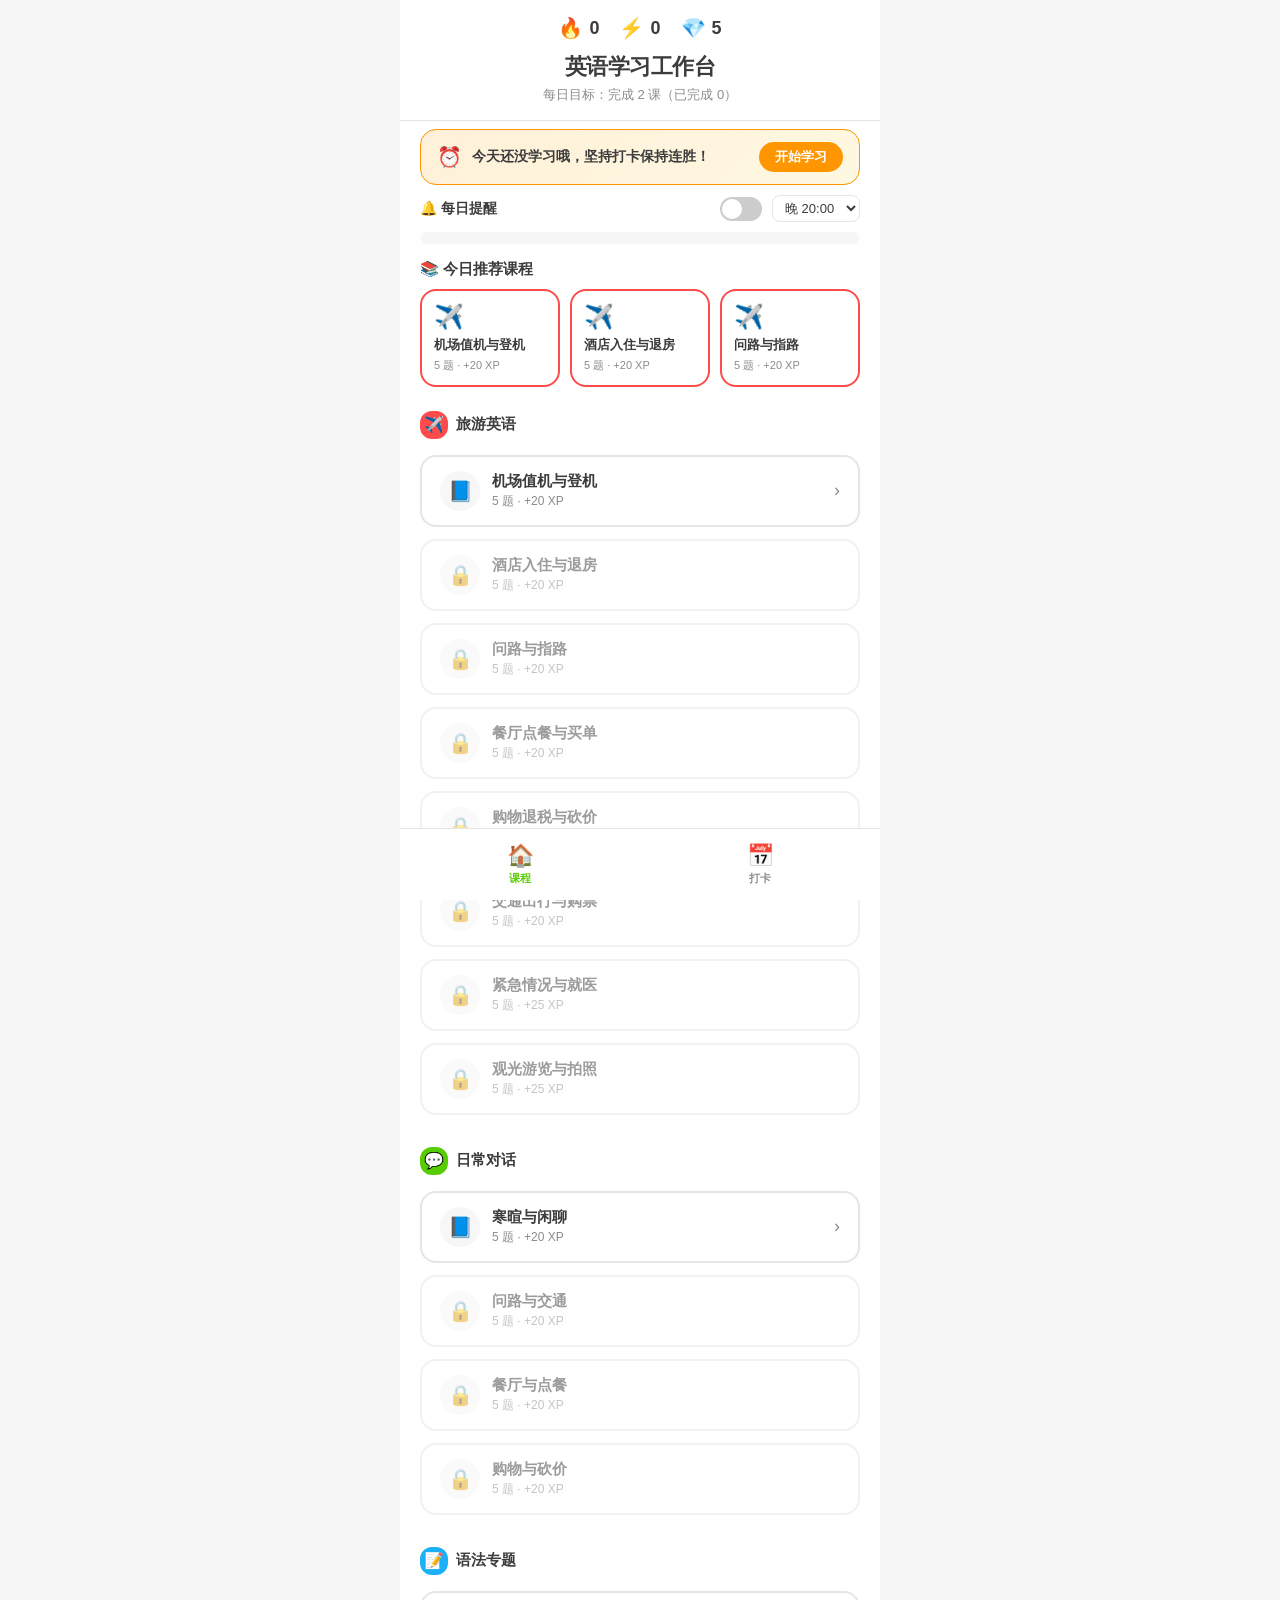
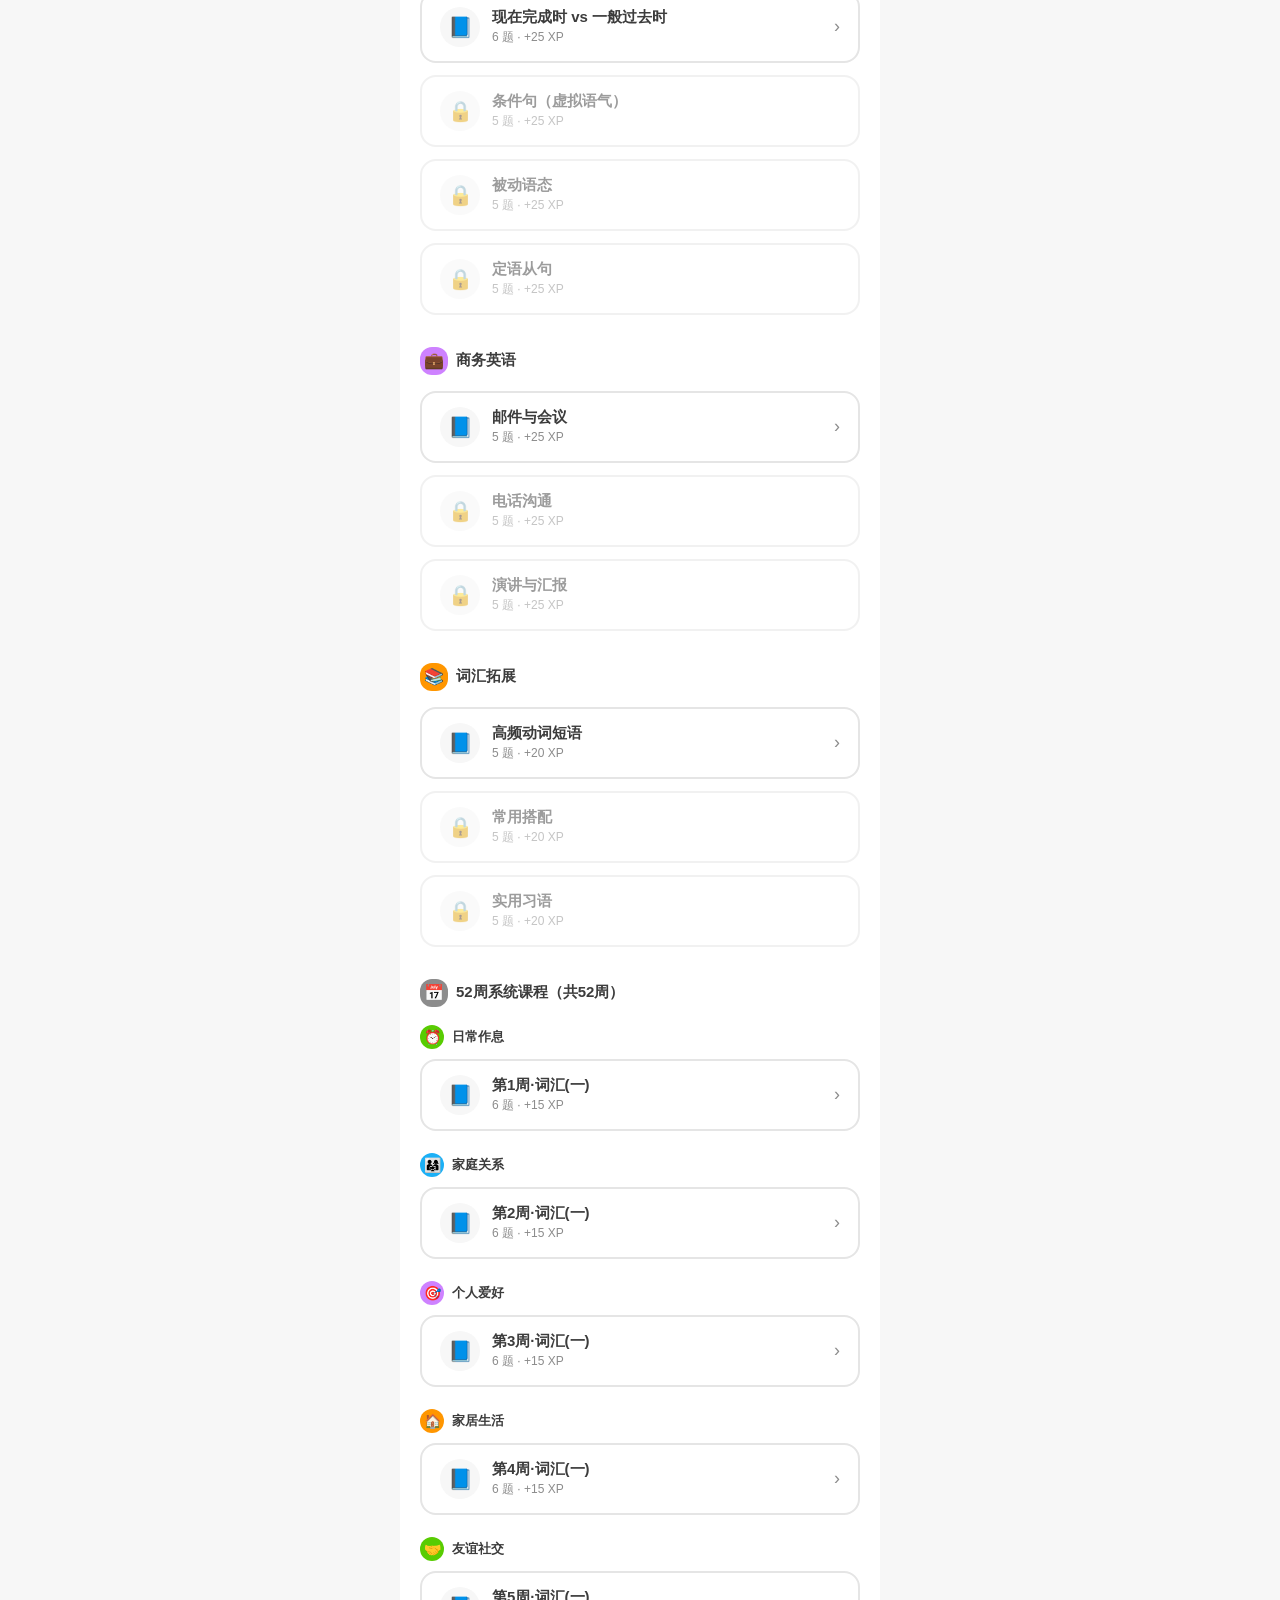
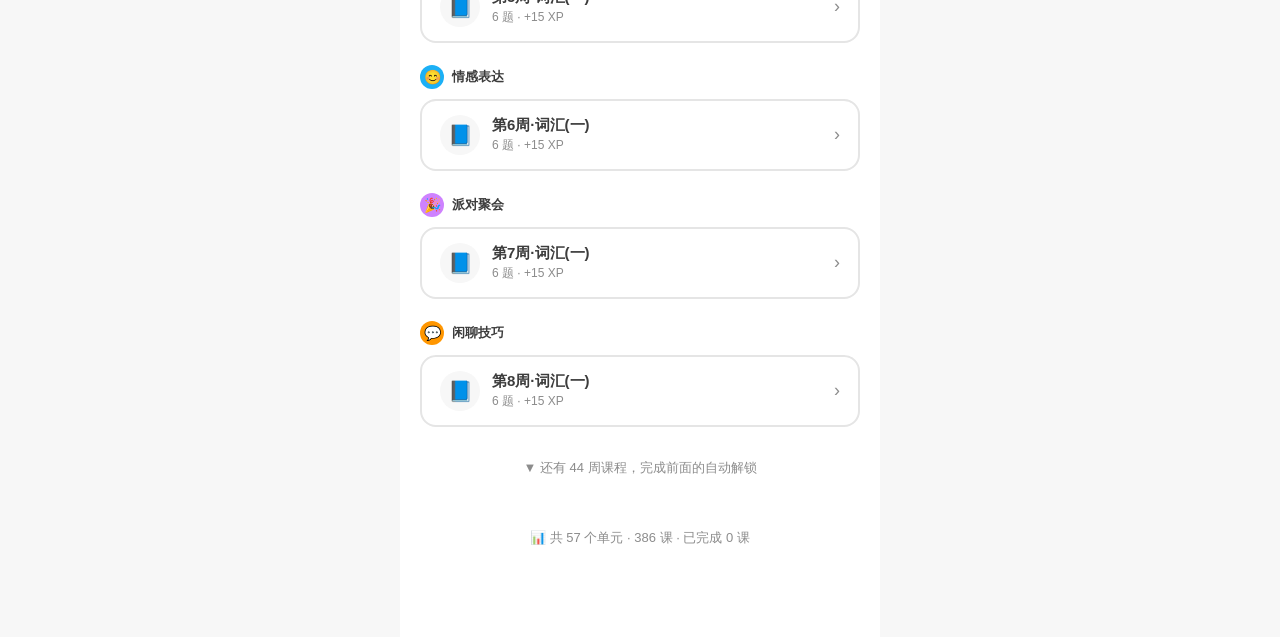
==== index.html @ 6edc5988 "Add files via upload" ====
<!DOCTYPE html>
<html lang="zh-CN">
<head>
  <meta charset="UTF-8">
  <meta name="viewport" content="width=device-width, initial-scale=1.0, maximum-scale=1.0, user-scalable=no, viewport-fit=cover">
  <meta name="apple-mobile-web-app-capable" content="yes">
  <meta name="apple-mobile-web-app-status-bar-style" content="black-translucent">
  <meta name="apple-mobile-web-app-title" content="英语学习">
  <meta name="theme-color" content="#0F0F1E">
  <link rel="manifest" href="manifest.json">
  <link rel="apple-touch-icon" href="apple-touch-icon.png">
  <link rel="apple-touch-icon" sizes="180x180" href="apple-touch-icon.png">
  <link rel="icon" type="image/png" sizes="192x192" href="icon-192.png">
  <link rel="icon" type="image/png" sizes="512x512" href="icon-512.png">
  <link rel="icon" type="image/png" sizes="any" href="icon-original.png">
  <title>英语学习工作台</title>
  <link rel="stylesheet" href="styles.css">
</head>
<body>
  <div id="app">

    <!-- ============ 首页 ============ -->
    <div id="home-screen" class="screen active">
      <header class="app-header">
        <div class="header-stats">
          <div class="stat-item">
            <span class="stat-icon">🔥</span>
            <span class="stat-value" id="streak-value">0</span>
          </div>
          <div class="stat-item">
            <span class="stat-icon">⚡</span>
            <span class="stat-value" id="xp-value">0</span>
          </div>
          <div class="stat-item">
            <span class="stat-icon">💎</span>
            <span class="stat-value" id="gems-value">5</span>
          </div>
        </div>
        <div class="header-title">英语学习工作台</div>
        <div class="header-subtitle" id="daily-goal-text">每日目标：完成 2 课</div>
      </header>

      <!-- 每日提醒横幅 -->
      <div class="reminder-banner" id="reminder-banner" style="display:none;">
        <span class="reminder-icon">⏰</span>
        <span class="reminder-text" id="reminder-text">今天还没学习哦，坚持打卡！</span>
        <button class="reminder-action" id="reminder-action">开始学习</button>
      </div>

      <!-- 提醒设置 -->
      <div class="reminder-settings" id="reminder-settings">
        <span class="reminder-settings-label">🔔 每日提醒</span>
        <div class="reminder-toggle-wrap">
          <input type="checkbox" id="reminder-toggle" class="reminder-toggle">
          <label for="reminder-toggle" class="toggle-label"></label>
          <select id="reminder-time" class="reminder-time-select">
            <option value="08:00">早 8:00</option>
            <option value="12:00">午 12:00</option>
            <option value="20:00" selected>晚 20:00</option>
            <option value="21:00">晚 21:00</option>
            <option value="22:00">晚 22:00</option>
          </select>
        </div>
      </div>

      <div class="daily-progress-bar">
        <div class="daily-progress-fill" id="daily-fill"></div>
      </div>

      <!-- 今日推荐 -->
      <div class="today-recommend" id="today-recommend">
        <div class="today-recommend-title">📚 今日推荐课程</div>
        <div class="today-recommend-list" id="today-recommend-list"></div>
      </div>

      <div class="course-list" id="course-list">
        <!-- 课程单元由 JS 动态生成 -->
      </div>

      <div class="footer-info">
        <p id="footer-stats">💡 每天坚持练习，保持连胜！</p>
      </div>
    </div>

    <!-- ============ 日历打卡页 ============ -->
    <div id="calendar-screen" class="screen">
      <header class="app-header">
        <div class="header-title">📅 打卡日历</div>
        <div class="header-subtitle" id="calendar-stats-text">总打卡 0 天 · 最长连胜 0 天</div>
      </header>

      <div class="calendar-section">
        <div class="calendar-nav">
          <button class="cal-nav-btn" id="cal-prev">‹</button>
          <span class="cal-month-label" id="cal-month-label"></span>
          <button class="cal-nav-btn" id="cal-next">›</button>
        </div>

        <div class="streak-summary" id="streak-summary">
          <div class="streak-summary-box">
            <div class="streak-summary-num" id="cal-current-streak">0</div>
            <div class="streak-summary-label">当前连胜</div>
          </div>
          <div class="streak-summary-box">
            <div class="streak-summary-num" id="cal-total-days">0</div>
            <div class="streak-summary-label">总打卡天数</div>
          </div>
          <div class="streak-summary-box">
            <div class="streak-summary-num" id="cal-best-streak">0</div>
            <div class="streak-summary-label">最长连胜</div>
          </div>
        </div>

        <div class="calendar-grid" id="calendar-grid">
          <!-- 日历由 JS 动态生成 -->
        </div>

        <div class="calendar-legend">
          <div class="legend-item"><span class="legend-dot checked"></span>已打卡</div>
          <div class="legend-item"><span class="legend-dot today"></span>今天</div>
          <div class="legend-item"><span class="legend-dot empty"></span>未打卡</div>
        </div>
      </div>

      <!-- 近期学习记录 -->
      <div class="recent-records">
        <div class="recent-title">📋 近期学习记录</div>
        <div class="recent-list" id="recent-list"></div>
      </div>
    </div>

    <!-- ============ 练习页 ============ -->
    <div id="lesson-screen" class="screen">
      <div class="lesson-header">
        <button class="btn-close" id="btn-exit-lesson">✕</button>
        <div class="lesson-progress-bar">
          <div class="lesson-progress-fill" id="lesson-progress-fill"></div>
        </div>
        <div class="lesson-hearts">
          <span>❤️</span>
          <span id="lesson-hearts-value">3</span>
        </div>
      </div>

      <div class="question-area" id="question-area">
        <!-- 题目内容由 JS 动态生成 -->
      </div>

      <div class="feedback-bar" id="feedback-bar">
        <span id="feedback-text"></span>
      </div>

      <div class="lesson-footer">
        <button class="btn-skip" id="btn-skip">跳过</button>
        <button class="btn-check" id="btn-check" disabled>检查</button>
      </div>
    </div>

    <!-- ============ 完成页 ============ -->
    <div id="result-screen" class="screen">
      <div class="result-content">
        <div class="result-icon" id="result-icon">🎉</div>
        <h2 class="result-title" id="result-title">课程完成！</h2>
        <div class="result-stats">
          <div class="result-stat-box">
            <div class="result-stat-num" id="result-xp">+0</div>
            <div class="result-stat-label">总经验值</div>
          </div>
          <div class="result-stat-box">
            <div class="result-stat-num" id="result-accuracy">0%</div>
            <div class="result-stat-label">正确率</div>
          </div>
          <div class="result-stat-box">
            <div class="result-stat-num" id="result-streak">🔥 0</div>
            <div class="result-stat-label">连胜天数</div>
          </div>
        </div>
        <div class="result-checkin-info" id="result-checkin-info"></div>
        <button class="btn-continue" id="btn-continue">继续学习</button>
      </div>
    </div>

    <!-- ============ 底部导航栏 ============ -->
    <nav class="bottom-nav" id="bottom-nav">
      <button class="nav-btn active" data-screen="home-screen" id="nav-home">
        <span class="nav-icon">🏠</span>
        <span class="nav-label">课程</span>
      </button>
      <button class="nav-btn" data-screen="calendar-screen" id="nav-calendar">
        <span class="nav-icon">📅</span>
        <span class="nav-label">打卡</span>
      </button>
    </nav>

  </div>

  <script src="data.js"></script>
  <script src="app.js"></script>
</body>
</html>
---- styles.css ----
/* ===== 全局重置 & 基础 ===== */
* {
  margin: 0;
  padding: 0;
  box-sizing: border-box;
  -webkit-tap-highlight-color: transparent;
}

:root {
  --green: #58cc02;
  --green-dark: #4caf00;
  --green-light: #d7ffb8;
  --blue: #1cb0f6;
  --blue-light: #ddf4ff;
  --purple: #ce82ff;
  --purple-light: #f5e6ff;
  --orange: #ff9600;
  --orange-light: #fff0d9;
  --red: #ff4b4b;
  --red-light: #ffe4e4;
  --gold: #ffc800;
  --bg: #ffffff;
  --bg-muted: #f7f7f7;
  --text: #3c3c3c;
  --text-muted: #8c8c8c;
  --border: #e5e5e5;
  --shadow: 0 2px 0 rgba(0,0,0,0.08);
  --radius: 16px;
  --radius-sm: 12px;
  --radius-full: 999px;
  --font: -apple-system, BlinkMacSystemFont, "SF Pro Display", "Helvetica Neue", "PingFang SC", "Noto Sans CJK SC", sans-serif;
  --safe-top: env(safe-area-inset-top, 0px);
  --safe-bottom: env(safe-area-inset-bottom, 0px);
}

html, body {
  height: 100%;
  font-family: var(--font);
  color: var(--text);
  background: var(--bg-muted);
  overscroll-behavior: none;
  -webkit-user-select: none;
  user-select: none;
}

#app {
  max-width: 480px;
  margin: 0 auto;
  min-height: 100vh;
  background: var(--bg);
  position: relative;
}

/* ===== 屏幕切换 ===== */
.screen {
  display: none;
  min-height: 100vh;
  flex-direction: column;
}
.screen.active {
  display: flex;
}

/* ===== 首页头部 ===== */
.app-header {
  padding: calc(16px + var(--safe-top)) 20px 16px;
  background: var(--bg);
  border-bottom: 1px solid var(--border);
  position: sticky;
  top: 0;
  z-index: 10;
}

.header-stats {
  display: flex;
  gap: 20px;
  justify-content: center;
  margin-bottom: 12px;
}

.stat-item {
  display: flex;
  align-items: center;
  gap: 6px;
  font-size: 18px;
  font-weight: 700;
}

.stat-icon { font-size: 20px; }
.stat-value { color: var(--text); }

.header-title {
  font-size: 22px;
  font-weight: 800;
  text-align: center;
  letter-spacing: -0.5px;
}

.header-subtitle {
  font-size: 13px;
  color: var(--text-muted);
  text-align: center;
  margin-top: 4px;
}

/* ===== 每日进度条 ===== */
.daily-progress-bar {
  height: 12px;
  background: var(--bg-muted);
  border-radius: var(--radius-full);
  margin: 0 20px 16px;
  overflow: hidden;
}
.daily-progress-fill {
  height: 100%;
  width: 0%;
  background: var(--green);
  border-radius: var(--radius-full);
  transition: width 0.5s ease;
}

/* ===== 课程列表 ===== */
.course-list {
  padding: 8px 20px 20px;
  display: flex;
  flex-direction: column;
  gap: 28px;
}

.unit-block {
  display: flex;
  flex-direction: column;
  gap: 12px;
}

.unit-header {
  display: flex;
  align-items: center;
  gap: 8px;
  font-size: 15px;
  font-weight: 700;
  color: var(--text);
  padding: 4px 0;
}

.unit-icon {
  width: 28px;
  height: 28px;
  border-radius: var(--radius-sm);
  display: flex;
  align-items: center;
  justify-content: center;
  font-size: 16px;
  color: #fff;
}

.lesson-node {
  display: flex;
  align-items: center;
  gap: 12px;
  padding: 14px 18px;
  background: var(--bg);
  border: 2px solid var(--border);
  border-radius: var(--radius);
  cursor: pointer;
  transition: transform 0.1s, border-color 0.15s;
  position: relative;
}
.lesson-node:active {
  transform: scale(0.98);
}
.lesson-node.unlocked:hover {
  border-color: var(--green);
}
.lesson-node.completed {
  background: var(--green-light);
  border-color: var(--green);
}
.lesson-node.locked {
  opacity: 0.5;
  cursor: not-allowed;
}

.lesson-node-icon {
  width: 40px;
  height: 40px;
  border-radius: 50%;
  display: flex;
  align-items: center;
  justify-content: center;
  font-size: 20px;
  background: var(--bg-muted);
  flex-shrink: 0;
}
.lesson-node.completed .lesson-node-icon {
  background: var(--green);
  color: #fff;
}

.lesson-node-info {
  flex: 1;
  min-width: 0;
}
.lesson-node-title {
  font-size: 15px;
  font-weight: 700;
  color: var(--text);
}
.lesson-node-meta {
  font-size: 12px;
  color: var(--text-muted);
  margin-top: 2px;
}

.lesson-node-arrow {
  color: var(--text-muted);
  font-size: 18px;
}

/* ===== 练习页 ===== */
.lesson-header {
  display: flex;
  align-items: center;
  gap: 12px;
  padding: calc(12px + var(--safe-top)) 20px 12px;
  background: var(--bg);
  position: sticky;
  top: 0;
  z-index: 10;
}

.btn-close {
  background: none;
  border: none;
  font-size: 20px;
  color: var(--text-muted);
  cursor: pointer;
  padding: 4px 8px;
  line-height: 1;
}

.lesson-progress-bar {
  flex: 1;
  height: 16px;
  background: var(--bg-muted);
  border-radius: var(--radius-full);
  overflow: hidden;
}
.lesson-progress-fill {
  height: 100%;
  width: 0%;
  background: var(--green);
  border-radius: var(--radius-full);
  transition: width 0.4s ease;
}

.lesson-hearts {
  display: flex;
  align-items: center;
  gap: 2px;
  font-size: 16px;
  font-weight: 700;
}

/* ===== 题目区域 ===== */
.question-area {
  flex: 1;
  padding: 24px 20px;
  display: flex;
  flex-direction: column;
  gap: 20px;
  overflow-y: auto;
}

.question-prompt {
  font-size: 20px;
  font-weight: 800;
  text-align: center;
  line-height: 1.4;
}

.question-hint {
  font-size: 13px;
  color: var(--text-muted);
  text-align: center;
  background: var(--bg-muted);
  border-radius: var(--radius-sm);
  padding: 8px 14px;
  align-self: center;
}

/* 听力题 */
.listen-box {
  text-align: center;
}
.btn-listen {
  width: 80px;
  height: 80px;
  border-radius: 50%;
  border: none;
  background: var(--blue);
  color: #fff;
  font-size: 36px;
  cursor: pointer;
  display: inline-flex;
  align-items: center;
  justify-content: center;
  box-shadow: 0 4px 0 #1899d6;
  transition: transform 0.1s;
}
.btn-listen:active {
  transform: translateY(2px);
  box-shadow: 0 2px 0 #1899d6;
}

/* 选项卡片 */
.option-list {
  display: flex;
  flex-direction: column;
  gap: 12px;
}

.option-card {
  display: flex;
  align-items: center;
  gap: 12px;
  padding: 14px 16px;
  border: 2px solid var(--border);
  border-bottom-width: 4px;
  border-radius: var(--radius-sm);
  background: var(--bg);
  cursor: pointer;
  transition: border-color 0.15s, background 0.15s;
  font-size: 16px;
}
.option-card:active {
  transform: translateY(1px);
}
.option-card.selected {
  border-color: var(--blue);
  background: var(--blue-light);
}
.option-card.correct {
  border-color: var(--green);
  background: var(--green-light);
}
.option-card.wrong {
  border-color: var(--red);
  background: var(--red-light);
}

.option-letter {
  width: 30px;
  height: 30px;
  border: 2px solid var(--border);
  border-radius: 8px;
  display: flex;
  align-items: center;
  justify-content: center;
  font-weight: 700;
  font-size: 13px;
  color: var(--text-muted);
  flex-shrink: 0;
}
.option-card.selected .option-letter { border-color: var(--blue); color: var(--blue); }
.option-card.correct .option-letter { border-color: var(--green); color: var(--green); }
.option-card.wrong .option-letter { border-color: var(--red); color: var(--red); }

.option-text {
  flex: 1;
  line-height: 1.3;
}

/* 配对题 */
.match-grid {
  display: grid;
  grid-template-columns: 1fr 1fr;
  gap: 10px;
}

.match-item {
  padding: 14px 12px;
  border: 2px solid var(--border);
  border-bottom-width: 4px;
  border-radius: var(--radius-sm);
  background: var(--bg);
  cursor: pointer;
  text-align: center;
  font-size: 15px;
  font-weight: 600;
  transition: border-color 0.15s, background 0.15s;
}
.match-item.selected {
  border-color: var(--blue);
  background: var(--blue-light);
}
.match-item.matched {
  border-color: var(--green);
  background: var(--green-light);
  opacity: 0.5;
  cursor: default;
}
.match-item.wrong-flash {
  border-color: var(--red);
  background: var(--red-light);
  animation: shake 0.4s;
}

/* 排序题 */
.order-words {
  display: flex;
  flex-wrap: wrap;
  gap: 8px;
  justify-content: center;
  min-height: 50px;
  padding: 12px;
  border: 2px dashed var(--border);
  border-radius: var(--radius-sm);
  background: var(--bg-muted);
}
.order-word {
  padding: 8px 14px;
  border: 2px solid var(--border);
  border-bottom-width: 3px;
  border-radius: 10px;
  background: var(--bg);
  cursor: pointer;
  font-size: 16px;
  font-weight: 600;
  transition: transform 0.1s;
}
.order-word:active {
  transform: scale(0.95);
}

.order-sentence {
  display: flex;
  flex-wrap: wrap;
  gap: 8px;
  justify-content: center;
  min-height: 50px;
  padding: 12px;
  border: 2px solid var(--green);
  border-radius: var(--radius-sm);
  background: var(--green-light);
}

/* ===== 反馈条 ===== */
.feedback-bar {
  display: none;
  padding: 16px 20px;
  text-align: center;
  font-size: 16px;
  font-weight: 700;
}
.feedback-bar.show { display: block; }
.feedback-bar.correct {
  background: var(--green-light);
  color: var(--green-dark);
}
.feedback-bar.wrong {
  background: var(--red-light);
  color: var(--red);
}

/* ===== 练习页底部 ===== */
.lesson-footer {
  display: flex;
  gap: 12px;
  padding: 12px 20px calc(12px + var(--safe-bottom));
  background: var(--bg);
  border-top: 1px solid var(--border);
}

.btn-skip, .btn-check {
  flex: 1;
  padding: 16px;
  border: none;
  border-radius: var(--radius);
  font-size: 16px;
  font-weight: 800;
  font-family: var(--font);
  cursor: pointer;
  transition: transform 0.1s;
}
.btn-skip {
  background: transparent;
  color: var(--text-muted);
  border: 2px solid var(--border);
  flex: 0 0 auto;
  padding: 16px 24px;
}
.btn-skip:active { transform: scale(0.97); }

.btn-check {
  background: var(--green);
  color: #fff;
  box-shadow: 0 4px 0 var(--green-dark);
}
.btn-check:active {
  transform: translateY(2px);
  box-shadow: 0 2px 0 var(--green-dark);
}
.btn-check:disabled {
  background: #e5e5e5;
  color: #b0b0b0;
  box-shadow: none;
  cursor: not-allowed;
}
.btn-check.continue {
  background: var(--green);
}

/* ===== 完成页 ===== */
#result-screen {
  justify-content: center;
  align-items: center;
  padding: 40px 24px;
}

.result-content {
  text-align: center;
  width: 100%;
  max-width: 400px;
}

.result-icon {
  font-size: 64px;
  margin-bottom: 16px;
}

.result-title {
  font-size: 26px;
  font-weight: 800;
  margin-bottom: 28px;
}

.result-stats {
  display: flex;
  flex-direction: column;
  gap: 12px;
  margin-bottom: 28px;
}

.result-stat-box {
  background: var(--bg-muted);
  border-radius: var(--radius);
  padding: 16px;
  display: flex;
  align-items: center;
  justify-content: space-between;
}
.result-stat-box:nth-child(1) { border-left: 6px solid var(--gold); }
.result-stat-box:nth-child(2) { border-left: 6px solid var(--green); }
.result-stat-box:nth-child(3) { border-left: 6px solid var(--red); }

.result-stat-num {
  font-size: 22px;
  font-weight: 800;
}
.result-stat-label {
  font-size: 14px;
  color: var(--text-muted);
  font-weight: 600;
}

.btn-continue {
  width: 100%;
  padding: 18px;
  border: none;
  border-radius: var(--radius);
  background: var(--green);
  color: #fff;
  font-size: 18px;
  font-weight: 800;
  font-family: var(--font);
  cursor: pointer;
  box-shadow: 0 4px 0 var(--green-dark);
  transition: transform 0.1s;
}
.btn-continue:active {
  transform: translateY(2px);
  box-shadow: 0 2px 0 var(--green-dark);
}

/* ===== 底部信息 ===== */
.footer-info {
  padding: 20px;
  text-align: center;
}
.footer-info p {
  font-size: 13px;
  color: var(--text-muted);
}

/* ===== 动画 ===== */
@keyframes shake {
  0%, 100% { transform: translateX(0); }
  25% { transform: translateX(-6px); }
  75% { transform: translateX(6px); }
}

@keyframes fadeIn {
  from { opacity: 0; transform: translateY(10px); }
  to { opacity: 1; transform: translateY(0); }
}
.question-area > * {
  animation: fadeIn 0.3s ease;
}

@keyframes pop {
  0% { transform: scale(0.8); opacity: 0; }
  50% { transform: scale(1.05); }
  100% { transform: scale(1); opacity: 1; }
}
.result-icon, .result-title, .result-stats, .btn-continue {
  animation: pop 0.4s ease backwards;
}
.result-title { animation-delay: 0.1s; }
.result-stats { animation-delay: 0.2s; }
.btn-continue { animation-delay: 0.3s; }

/* ===== 底部导航栏 ===== */
.bottom-nav {
  position: fixed;
  bottom: 0;
  left: 50%;
  transform: translateX(-50%);
  width: 100%;
  max-width: 480px;
  display: flex;
  background: var(--bg);
  border-top: 1px solid var(--border);
  padding: 8px 0 calc(8px + var(--safe-bottom));
  z-index: 100;
}
.nav-btn {
  flex: 1;
  background: none;
  border: none;
  cursor: pointer;
  display: flex;
  flex-direction: column;
  align-items: center;
  gap: 2px;
  padding: 6px;
  font-family: var(--font);
  color: var(--text-muted);
  transition: color 0.15s;
}
.nav-btn.active { color: var(--green); }
.nav-icon { font-size: 22px; }
.nav-label { font-size: 11px; font-weight: 600; }

/* 底部导航占位（防止内容被遮挡） */
.screen.active#home-screen,
.screen.active#calendar-screen {
  padding-bottom: 70px;
}

/* ===== 每日提醒横幅 ===== */
.reminder-banner {
  display: flex;
  align-items: center;
  gap: 10px;
  padding: 12px 16px;
  margin: 8px 20px 0;
  background: linear-gradient(135deg, var(--orange-light), #fff8e1);
  border-radius: var(--radius);
  border: 1px solid var(--orange);
}
.reminder-icon { font-size: 20px; }
.reminder-text {
  flex: 1;
  font-size: 14px;
  font-weight: 600;
  color: var(--text);
}
.reminder-action {
  background: var(--orange);
  color: #fff;
  border: none;
  border-radius: var(--radius-full);
  padding: 6px 16px;
  font-size: 13px;
  font-weight: 700;
  font-family: var(--font);
  cursor: pointer;
  white-space: nowrap;
}

/* ===== 提醒设置 ===== */
.reminder-settings {
  display: flex;
  align-items: center;
  justify-content: space-between;
  padding: 10px 20px;
  gap: 12px;
}
.reminder-settings-label {
  font-size: 14px;
  font-weight: 600;
  color: var(--text);
}
.reminder-toggle-wrap {
  display: flex;
  align-items: center;
  gap: 10px;
}
.reminder-toggle {
  appearance: none;
  width: 42px;
  height: 24px;
  border-radius: 12px;
  background: #ccc;
  position: relative;
  cursor: pointer;
  transition: background 0.2s;
}
.reminder-toggle:checked { background: var(--green); }
.reminder-toggle::after {
  content: "";
  position: absolute;
  top: 2px;
  left: 2px;
  width: 20px;
  height: 20px;
  border-radius: 50%;
  background: #fff;
  transition: left 0.2s;
}
.reminder-toggle:checked::after { left: 20px; }
.toggle-label { display: none; }
.reminder-time-select {
  font-family: var(--font);
  font-size: 13px;
  padding: 4px 8px;
  border: 1px solid var(--border);
  border-radius: 8px;
  background: var(--bg);
  color: var(--text);
  cursor: pointer;
}

/* ===== 今日推荐 ===== */
.today-recommend {
  padding: 0 20px;
  margin-bottom: 8px;
}
.today-recommend-title {
  font-size: 15px;
  font-weight: 700;
  margin-bottom: 10px;
  color: var(--text);
}
.today-recommend-list {
  display: flex;
  gap: 10px;
  overflow-x: auto;
  padding-bottom: 4px;
  -webkit-overflow-scrolling: touch;
}
.today-recommend-list::-webkit-scrollbar { display: none; }
.today-card {
  flex-shrink: 0;
  width: 140px;
  padding: 12px;
  border-radius: var(--radius);
  border: 2px solid var(--border);
  cursor: pointer;
  transition: border-color 0.15s;
}
.today-card:active { transform: scale(0.97); }
.today-card-icon { font-size: 24px; margin-bottom: 6px; }
.today-card-title { font-size: 13px; font-weight: 700; line-height: 1.3; }
.today-card-meta { font-size: 11px; color: var(--text-muted); margin-top: 4px; }

/* ===== 日历页 ===== */
.calendar-section {
  padding: 16px 20px;
}
.calendar-nav {
  display: flex;
  align-items: center;
  justify-content: space-between;
  margin-bottom: 16px;
}
.cal-nav-btn {
  background: none;
  border: 1px solid var(--border);
  border-radius: 8px;
  width: 36px;
  height: 36px;
  font-size: 22px;
  cursor: pointer;
  color: var(--text);
  line-height: 1;
}
.cal-nav-btn:active { background: var(--bg-muted); }
.cal-month-label {
  font-size: 17px;
  font-weight: 700;
}

/* 连胜统计 */
.streak-summary {
  display: flex;
  gap: 8px;
  margin-bottom: 20px;
}
.streak-summary-box {
  flex: 1;
  text-align: center;
  padding: 12px 4px;
  background: var(--bg-muted);
  border-radius: var(--radius-sm);
}
.streak-summary-box:nth-child(1) { border-top: 3px solid var(--green); }
.streak-summary-box:nth-child(2) { border-top: 3px solid var(--blue); }
.streak-summary-box:nth-child(3) { border-top: 3px solid var(--orange); }
.streak-summary-num {
  font-size: 24px;
  font-weight: 800;
  color: var(--text);
}
.streak-summary-label {
  font-size: 11px;
  color: var(--text-muted);
  margin-top: 2px;
}

/* 日历网格 */
.calendar-grid {
  display: grid;
  grid-template-columns: repeat(7, 1fr);
  gap: 4px;
  margin-bottom: 16px;
}
.cal-weekday {
  text-align: center;
  font-size: 11px;
  font-weight: 700;
  color: var(--text-muted);
  padding: 4px 0;
}
.cal-day {
  aspect-ratio: 1;
  display: flex;
  align-items: center;
  justify-content: center;
  border-radius: 8px;
  font-size: 14px;
  font-weight: 600;
  position: relative;
  color: var(--text);
}
.cal-day.empty { visibility: hidden; }
.cal-day.checked {
  background: var(--green);
  color: #fff;
}
.cal-day.checked::after {
  content: "✓";
  position: absolute;
  font-size: 10px;
  top: 2px;
  right: 4px;
}
.cal-day.today {
  border: 2px solid var(--blue);
}
.cal-day.today.checked {
  border: 2px solid var(--green-dark);
}
.cal-day.future {
  color: var(--text-muted);
  opacity: 0.4;
}

/* 日历图例 */
.calendar-legend {
  display: flex;
  gap: 16px;
  justify-content: center;
  padding: 8px 0;
}
.legend-item {
  display: flex;
  align-items: center;
  gap: 4px;
  font-size: 12px;
  color: var(--text-muted);
}
.legend-dot {
  width: 14px;
  height: 14px;
  border-radius: 4px;
  display: inline-block;
}
.legend-dot.checked { background: var(--green); }
.legend-dot.today { border: 2px solid var(--blue); }
.legend-dot.empty { background: var(--bg-muted); border: 1px solid var(--border); }

/* 近期记录 */
.recent-records {
  padding: 0 20px 20px;
}
.recent-title {
  font-size: 15px;
  font-weight: 700;
  margin-bottom: 10px;
}
.recent-list {
  display: flex;
  flex-direction: column;
  gap: 8px;
}
.recent-item {
  display: flex;
  align-items: center;
  gap: 10px;
  padding: 10px 12px;
  background: var(--bg-muted);
  border-radius: var(--radius-sm);
  font-size: 13px;
}
.recent-date {
  font-weight: 700;
  color: var(--green-dark);
  flex-shrink: 0;
}
.recent-detail {
  color: var(--text-muted);
  flex: 1;
}
.recent-xp {
  font-weight: 700;
  color: var(--blue);
}
.recent-empty {
  text-align: center;
  padding: 24px;
  color: var(--text-muted);
  font-size: 14px;
}

/* 完成页打卡信息 */
.result-checkin-info {
  text-align: center;
  font-size: 14px;
  color: var(--text-muted);
  margin-bottom: 20px;
  padding: 8px;
  background: var(--green-light);
  border-radius: var(--radius-sm);
}

/* ===== 暗色模式适配 ===== */
@media (prefers-color-scheme: dark) {
  :root {
    --bg: #1a1a2e;
    --bg-muted: #16213e;
    --text: #e8e8e8;
    --text-muted: #8888aa;
    --border: #2a2a4a;
    --green-light: #1a3a0a;
    --blue-light: #0a1a3a;
    --red-light: #3a0a0a;
  }
}
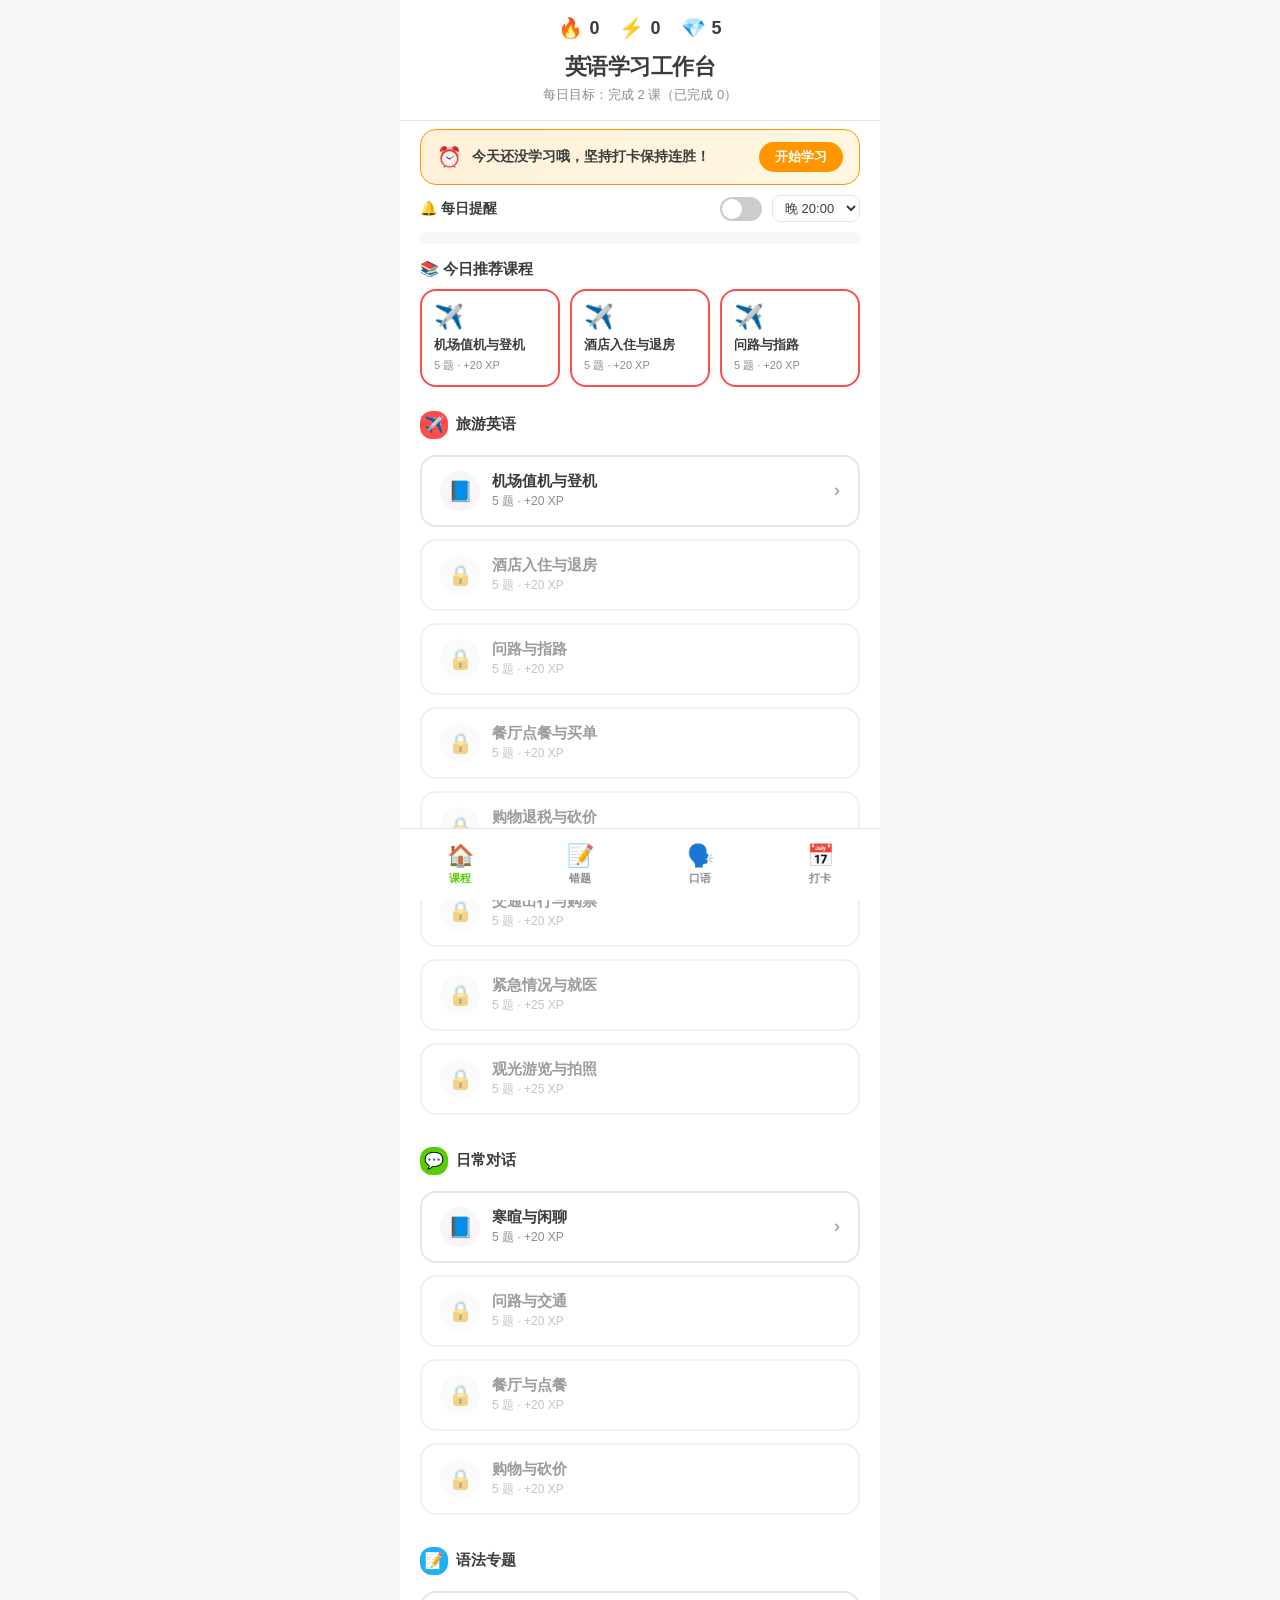
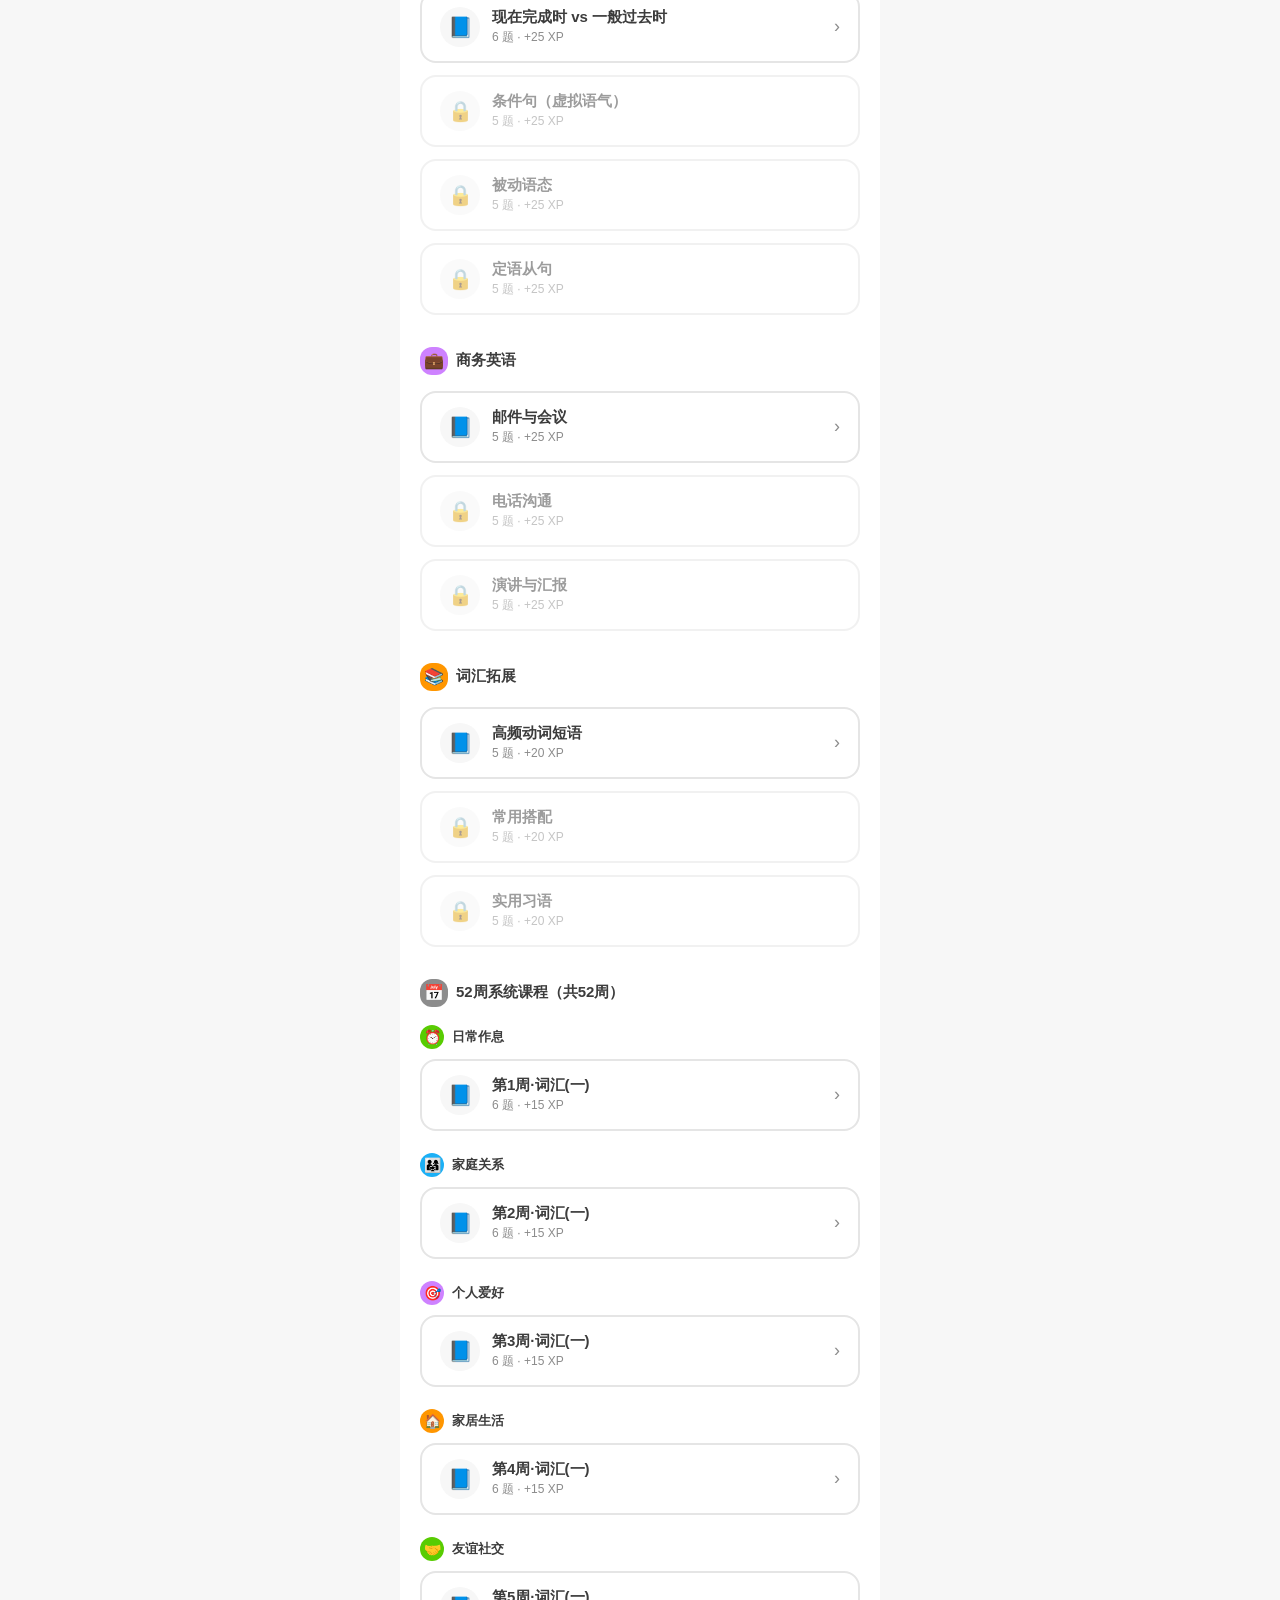
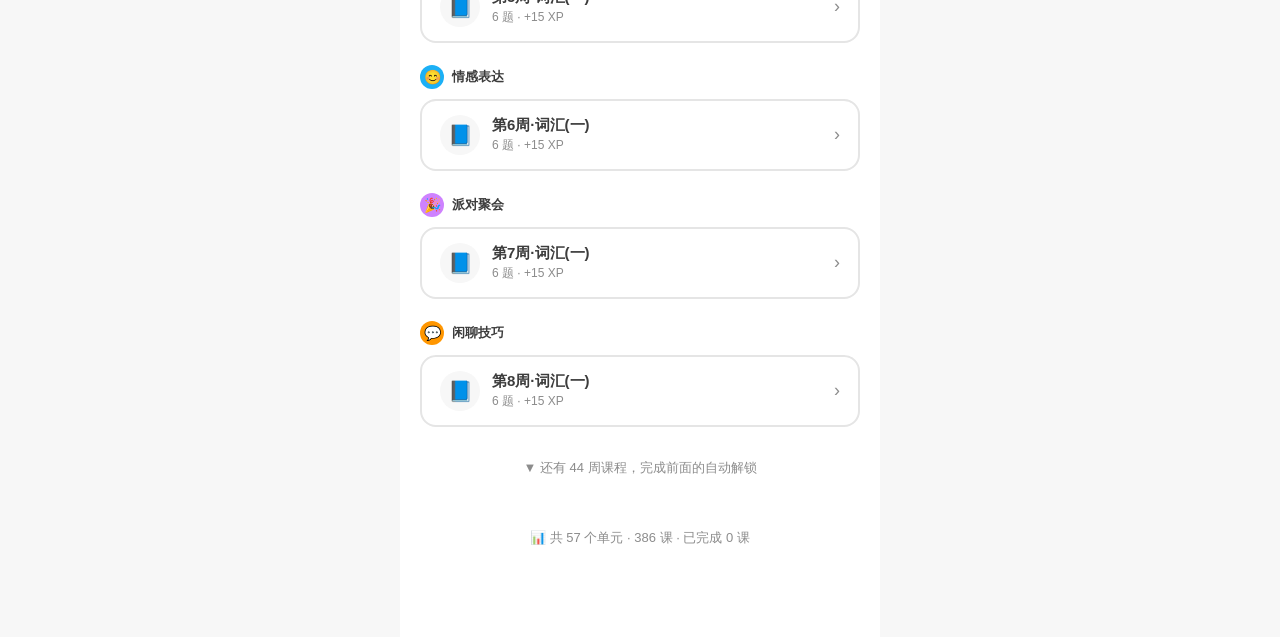
==== commit 5774df28: "Add files via upload" ====
--- a/index.html
+++ b/index.html
@@ -146,6 +146,12 @@
         <!-- 题目内容由 JS 动态生成 -->
       </div>
 
+      <!-- 语法解析面板 -->
+      <div class="grammar-panel" id="grammar-panel" style="display:none;"></div>
+
+      <!-- 单词注释卡 -->
+      <div class="word-annotation" id="word-annotation" style="display:none;"></div>
+
       <div class="feedback-bar" id="feedback-bar">
         <span id="feedback-text"></span>
       </div>
@@ -180,12 +186,75 @@
       </div>
     </div>
 
+    <!-- ============ 错题本页 ============ -->
+    <div id="error-screen" class="screen">
+      <header class="app-header">
+        <div class="header-title">📝 错题本</div>
+        <div class="header-subtitle">间隔复习 · 科学记忆</div>
+      </header>
+      <div class="error-stats-bar">
+        <div class="error-stat">
+          <div class="error-stat-num" id="error-count">0</div>
+          <div class="error-stat-label">总错题</div>
+        </div>
+        <div class="error-stat">
+          <div class="error-stat-num" id="error-due">0</div>
+          <div class="error-stat-label">待复习</div>
+        </div>
+        <div class="error-stat">
+          <div class="error-stat-num" id="error-mastered">0</div>
+          <div class="error-stat-label">已掌握</div>
+        </div>
+      </div>
+      <button class="btn-start-review" id="btn-start-review">
+        🔄 开始复习到期错题
+      </button>
+      <div class="error-list" id="error-list"></div>
+    </div>
+
+    <!-- ============ 口语练习列表页 ============ -->
+    <div id="speaking-list-screen" class="screen">
+      <header class="app-header">
+        <div class="header-title">🗣️ 口语练习</div>
+        <div class="header-subtitle">跟读对话 · AI 发音评分</div>
+      </header>
+      <div class="speaking-intro">
+        <p>🔊 听原声 → 🎙️ 录音跟读 → 📊 AI 评分</p>
+        <p style="font-size:12px;color:var(--text-muted);">提示：请允许麦克风权限以使用语音识别</p>
+      </div>
+      <div class="speaking-list" id="speaking-list"></div>
+    </div>
+
+    <!-- ============ 口语练习详情页 ============ -->
+    <div id="speaking-screen" class="screen">
+      <div class="lesson-header">
+        <button class="btn-close" id="btn-speak-exit">✕</button>
+        <div class="lesson-progress-bar">
+          <div class="lesson-progress-fill" id="speaking-progress-fill"></div>
+        </div>
+        <span class="speaking-progress-text" id="speaking-progress-text">1/8</span>
+      </div>
+      <div class="speaking-detail-header">
+        <h2 class="speaking-detail-title" id="speaking-title">口语练习</h2>
+        <p class="speaking-detail-scenario" id="speaking-scenario"></p>
+      </div>
+      <div class="speaking-dialogue-area" id="speaking-dialogue-area"></div>
+    </div>
+
     <!-- ============ 底部导航栏 ============ -->
     <nav class="bottom-nav" id="bottom-nav">
       <button class="nav-btn active" data-screen="home-screen" id="nav-home">
         <span class="nav-icon">🏠</span>
         <span class="nav-label">课程</span>
       </button>
+      <button class="nav-btn" data-screen="error-screen" id="nav-error">
+        <span class="nav-icon">📝</span>
+        <span class="nav-label">错题</span>
+      </button>
+      <button class="nav-btn" data-screen="speaking-list-screen" id="nav-speaking">
+        <span class="nav-icon">🗣️</span>
+        <span class="nav-label">口语</span>
+      </button>
       <button class="nav-btn" data-screen="calendar-screen" id="nav-calendar">
         <span class="nav-icon">📅</span>
         <span class="nav-label">打卡</span>
--- a/styles.css
+++ b/styles.css
@@ -955,6 +955,416 @@
   border-radius: var(--radius-sm);
 }
 
+/* ===== 即时解析卡（错题深度解析） ===== */
+.word-annotation {
+  margin: 0 20px;
+  border-radius: var(--radius);
+  overflow: hidden;
+  animation: fadeIn 0.3s ease;
+}
+.word-annotation.show-correct {
+  background: var(--green-light);
+  border-left: 4px solid var(--green);
+  padding: 12px 14px;
+}
+.word-annotation.show-wrong.ia-expanded {
+  background: var(--bg-muted);
+  padding: 0;
+  border: 2px solid var(--red);
+}
+
+/* 答案对比区 */
+.ia-compare {
+  background: var(--red-light);
+  padding: 10px 14px;
+  border-bottom: 1px solid var(--border);
+}
+.ia-compare-row {
+  font-size: 14px;
+  padding: 4px 0;
+}
+.ia-compare-row.ia-wrong { color: var(--red); }
+.ia-compare-row.ia-correct { color: var(--green); }
+.ia-compare-row b { font-size: 16px; }
+
+/* 单词详情卡 */
+.ia-word-card {
+  padding: 12px 14px;
+  background: var(--bg);
+}
+.ia-word-header {
+  display: flex;
+  align-items: center;
+  gap: 8px;
+  flex-wrap: wrap;
+  margin-bottom: 8px;
+}
+.ia-word { font-size: 20px; font-weight: 800; color: var(--text); }
+.ia-ipa { font-size: 14px; color: var(--blue); }
+.ia-pos { font-size: 11px; color: var(--text-muted); background: var(--bg-muted); padding: 2px 6px; border-radius: 4px; }
+.ia-zh { font-size: 14px; color: var(--text-muted); }
+
+.ia-actions {
+  display: flex;
+  gap: 8px;
+  margin-bottom: 8px;
+}
+.ia-speak-btn {
+  padding: 6px 12px;
+  background: var(--blue-light);
+  border: 1px solid var(--blue);
+  border-radius: var(--radius-full);
+  font-size: 13px;
+  color: var(--blue);
+  font-weight: 600;
+  font-family: var(--font);
+  cursor: pointer;
+}
+.ia-speak-btn:active { transform: scale(0.95); }
+
+.ia-example {
+  background: var(--bg-muted);
+  border-radius: 8px;
+  padding: 8px 10px;
+  margin-bottom: 8px;
+}
+.ia-ex-en { font-size: 14px; font-weight: 600; color: var(--text); }
+.ia-ex-zh { font-size: 13px; color: var(--text-muted); margin-top: 2px; }
+
+.ia-mnemonic {
+  font-size: 13px;
+  color: var(--orange);
+  background: var(--orange-light);
+  padding: 8px 10px;
+  border-radius: 8px;
+  margin-bottom: 8px;
+  line-height: 1.4;
+}
+
+.ia-collocations {
+  font-size: 12px;
+  color: var(--text-muted);
+  display: flex;
+  gap: 6px;
+  flex-wrap: wrap;
+  align-items: center;
+}
+.ia-coll {
+  background: var(--bg-muted);
+  padding: 2px 8px;
+  border-radius: 4px;
+  font-size: 12px;
+}
+
+/* 语法解析区 */
+.ia-grammar {
+  padding: 12px 14px;
+  background: var(--blue-light);
+  border-top: 1px solid var(--border);
+}
+.ia-grammar-title { font-size: 15px; font-weight: 800; color: var(--text); margin-bottom: 6px; }
+.ia-grammar-rule { font-size: 13px; font-weight: 700; color: var(--blue); margin-bottom: 6px; }
+.ia-grammar-explain { font-size: 13px; color: var(--text); line-height: 1.5; margin-bottom: 8px; }
+.ia-grammar-examples { display: flex; flex-direction: column; gap: 6px; margin-bottom: 6px; }
+.ia-grammar-ex {
+  background: var(--bg);
+  padding: 6px 8px;
+  border-radius: 6px;
+}
+.ia-grammar-ex-en {
+  font-size: 13px; font-weight: 600;
+  display: flex; align-items: center; gap: 6px;
+}
+.ia-grammar-ex-zh { font-size: 12px; color: var(--text-muted); margin-top: 2px; }
+.ia-grammar-ex-note { font-size: 11px; color: var(--orange); margin-top: 2px; }
+.ia-grammar-errors {
+  font-size: 12px;
+  color: var(--red);
+  background: var(--red-light);
+  padding: 6px 8px;
+  border-radius: 6px;
+  margin-top: 4px;
+}
+.ia-speak-mini {
+  background: none; border: 1px solid var(--border); border-radius: 50%;
+  width: 22px; height: 22px; cursor: pointer; font-size: 11px;
+  display: inline-flex; align-items: center; justify-content: center;
+  flex-shrink: 0;
+}
+
+/* 提示语 */
+.ia-tip {
+  padding: 10px 14px;
+  background: var(--bg);
+  font-size: 12px;
+  color: var(--text-muted);
+  border-top: 1px solid var(--border);
+  line-height: 1.4;
+}
+.ia-tip b { color: var(--green); }
+
+/* 答对时也显示简洁注释 */
+.word-annotation.show-correct .ia-word { font-size: 18px; }
+.word-annotation.show-correct .ia-ex-en { font-size: 13px; }
+
+/* ===== 语法解析面板 ===== */
+.grammar-panel {
+  margin: 0 20px;
+  animation: fadeIn 0.3s ease;
+}
+.grammar-card {
+  background: var(--blue-light);
+  border-radius: var(--radius-sm);
+  padding: 14px 16px;
+  border-left: 4px solid var(--blue);
+}
+.grammar-title { font-size: 16px; font-weight: 800; color: var(--text); margin-bottom: 6px; }
+.grammar-rule { font-size: 14px; font-weight: 700; color: var(--blue); margin-bottom: 6px; }
+.grammar-explanation { font-size: 13px; color: var(--text); line-height: 1.5; margin-bottom: 10px; }
+.grammar-examples { display: flex; flex-direction: column; gap: 8px; margin-bottom: 8px; }
+.grammar-ex {
+  background: var(--bg);
+  padding: 8px 10px;
+  border-radius: 8px;
+}
+.grammar-ex-en { font-size: 14px; font-weight: 600; display: flex; align-items: center; gap: 6px; }
+.grammar-ex-zh { font-size: 13px; color: var(--text-muted); margin-top: 2px; }
+.grammar-ex-note { font-size: 12px; color: var(--orange); margin-top: 2px; }
+.grammar-errors {
+  font-size: 13px; color: var(--red);
+  background: var(--red-light);
+  padding: 8px 10px;
+  border-radius: 8px;
+  margin-top: 4px;
+}
+
+/* ===== 错题本 ===== */
+.error-stats-bar {
+  display: flex;
+  gap: 8px;
+  padding: 12px 20px;
+}
+.error-stat {
+  flex: 1;
+  text-align: center;
+  padding: 10px 4px;
+  background: var(--bg-muted);
+  border-radius: var(--radius-sm);
+}
+.error-stat:nth-child(1) { border-top: 3px solid var(--red); }
+.error-stat:nth-child(2) { border-top: 3px solid var(--orange); }
+.error-stat:nth-child(3) { border-top: 3px solid var(--green); }
+.error-stat-num { font-size: 22px; font-weight: 800; }
+.error-stat-label { font-size: 11px; color: var(--text-muted); }
+
+.btn-start-review {
+  display: none;
+  margin: 0 20px 12px;
+  padding: 14px;
+  background: var(--red);
+  color: #fff;
+  border: none;
+  border-radius: var(--radius);
+  font-size: 16px;
+  font-weight: 800;
+  font-family: var(--font);
+  cursor: pointer;
+  box-shadow: 0 4px 0 #c53030;
+  align-items: center;
+  justify-content: center;
+  gap: 8px;
+}
+.btn-start-review:active { transform: translateY(2px); box-shadow: 0 2px 0 #c53030; }
+
+.error-list {
+  padding: 0 20px;
+  display: flex;
+  flex-direction: column;
+  gap: 10px;
+}
+.error-item {
+  padding: 12px 14px;
+  background: var(--bg-muted);
+  border-radius: var(--radius-sm);
+  border-left: 3px solid var(--border);
+  transition: border-color 0.15s;
+}
+.error-item.due {
+  border-left-color: var(--red);
+  background: var(--red-light);
+}
+.error-item-header {
+  display: flex;
+  justify-content: space-between;
+  align-items: center;
+}
+.error-word { font-size: 16px; font-weight: 800; }
+.error-mastery { font-size: 12px; color: var(--gold); letter-spacing: 1px; }
+.error-item-zh { font-size: 13px; color: var(--text-muted); margin-top: 2px; }
+.error-ipa { font-size: 13px; color: var(--blue); margin-top: 2px; }
+.error-mnemonic { font-size: 12px; color: var(--orange); margin-top: 4px; }
+.error-item-meta {
+  display: flex;
+  justify-content: space-between;
+  font-size: 11px;
+  color: var(--text-muted);
+  margin-top: 6px;
+}
+.error-empty {
+  text-align: center;
+  padding: 40px 20px;
+}
+.error-empty p { margin-top: 8px; font-size: 16px; font-weight: 700; }
+
+/* ===== 口语练习 ===== */
+.speaking-intro {
+  padding: 12px 20px;
+  text-align: center;
+}
+.speaking-intro p { font-size: 14px; font-weight: 600; margin-bottom: 4px; }
+
+.speaking-list {
+  padding: 8px 20px;
+  display: flex;
+  flex-direction: column;
+  gap: 10px;
+}
+.speaking-card {
+  display: flex;
+  align-items: center;
+  gap: 12px;
+  padding: 14px;
+  background: var(--bg-muted);
+  border-radius: var(--radius);
+  border-left: 4px solid var(--border);
+  cursor: pointer;
+  transition: transform 0.1s;
+}
+.speaking-card:active { transform: scale(0.98); }
+.speaking-icon {
+  width: 40px; height: 40px;
+  border-radius: var(--radius-sm);
+  display: flex; align-items: center; justify-content: center;
+  font-size: 20px; color: #fff;
+  flex-shrink: 0;
+}
+.speaking-info { flex: 1; }
+.speaking-title { font-size: 16px; font-weight: 700; }
+.speaking-meta {
+  display: flex; gap: 8px; flex-wrap: wrap;
+  font-size: 12px; color: var(--text-muted); margin-top: 4px;
+}
+.speaking-diff {
+  background: var(--bg); padding: 2px 8px; border-radius: 4px;
+  font-weight: 700;
+}
+.speaking-score { color: var(--green); font-weight: 700; }
+.speaking-arrow { font-size: 20px; color: var(--text-muted); }
+
+.speaking-detail-header {
+  padding: 16px 20px;
+  text-align: center;
+}
+.speaking-detail-title { font-size: 20px; font-weight: 800; margin-bottom: 4px; }
+.speaking-detail-scenario { font-size: 13px; color: var(--text-muted); }
+
+.speaking-dialogue-area {
+  flex: 1;
+  padding: 16px 20px;
+  overflow-y: auto;
+}
+
+.speak-prompt { font-size: 14px; font-weight: 700; color: var(--text-muted); margin-bottom: 8px; }
+.speak-target {
+  font-size: 20px; font-weight: 800; line-height: 1.4; margin-bottom: 4px;
+  color: var(--text);
+}
+.speak-target-zh { font-size: 14px; color: var(--text-muted); margin-bottom: 16px; }
+.speak-actions { display: flex; gap: 12px; margin-bottom: 16px; }
+.btn-speak-play, .btn-speak-record {
+  flex: 1; padding: 14px; border: none; border-radius: var(--radius);
+  font-size: 15px; font-weight: 800; font-family: var(--font); cursor: pointer;
+  transition: transform 0.1s;
+}
+.btn-speak-play {
+  background: var(--blue-light); color: var(--blue); border: 2px solid var(--blue);
+}
+.btn-speak-record {
+  background: var(--green); color: #fff; box-shadow: 0 4px 0 var(--green-dark);
+}
+.btn-speak-record:active { transform: translateY(2px); box-shadow: 0 2px 0 var(--green-dark); }
+.btn-speak-record:disabled { opacity: 0.6; }
+
+.speak-result { margin-top: 12px; }
+.speak-score-card {
+  background: var(--bg-muted); border-radius: var(--radius-sm); padding: 16px;
+  text-align: center; animation: fadeIn 0.3s ease;
+}
+.speak-score-num { font-size: 48px; font-weight: 900; }
+.speak-score-num span { font-size: 20px; }
+.speak-score-level { font-size: 16px; font-weight: 700; margin: 4px 0 12px; }
+.speak-recognized, .speak-target-compare {
+  text-align: left; margin: 6px 0; padding: 8px; background: var(--bg); border-radius: 8px;
+}
+.speak-rec-label { font-size: 12px; color: var(--text-muted); font-weight: 700; }
+.speak-rec-text { font-size: 14px; margin-top: 2px; }
+.speak-error {
+  background: var(--red-light); color: var(--red);
+  padding: 12px; border-radius: var(--radius-sm); text-align: center;
+  font-size: 14px; font-weight: 600;
+}
+
+.speak-npc {
+  background: var(--blue-light); border-radius: var(--radius-sm); padding: 16px;
+  text-align: center;
+}
+.speak-npc-name { font-size: 12px; color: var(--blue); font-weight: 700; margin-bottom: 6px; }
+.speak-npc-text { font-size: 18px; font-weight: 700; line-height: 1.4; }
+.speak-npc-zh { font-size: 13px; color: var(--text-muted); margin-top: 4px; margin-bottom: 12px; }
+
+.btn-speak-next {
+  width: 100%; padding: 14px; border: none; border-radius: var(--radius);
+  background: var(--green); color: #fff; font-size: 16px; font-weight: 800;
+  font-family: var(--font); cursor: pointer; box-shadow: 0 4px 0 var(--green-dark);
+  transition: transform 0.1s; margin-top: 8px;
+}
+.btn-speak-next:active { transform: translateY(2px); box-shadow: 0 2px 0 var(--green-dark); }
+
+.speak-finish {
+  text-align: center; padding: 24px;
+}
+.speak-finish-icon { font-size: 56px; margin-bottom: 8px; }
+.speak-finish-title { font-size: 22px; font-weight: 800; margin-bottom: 12px; }
+.speak-finish-score { font-size: 56px; font-weight: 900; color: var(--green); }
+.speak-finish-score span { font-size: 24px; }
+.speak-finish-label { font-size: 14px; color: var(--text-muted); margin-bottom: 12px; }
+.speak-finish-stats {
+  display: flex; justify-content: center; gap: 20px; font-size: 13px;
+  color: var(--text-muted); margin-bottom: 20px;
+}
+.speak-finish-actions { display: flex; gap: 10px; }
+.btn-speak-retry {
+  flex: 1; padding: 14px; border: 2px solid var(--green); border-radius: var(--radius);
+  background: var(--bg); color: var(--green); font-size: 15px; font-weight: 800;
+  font-family: var(--font); cursor: pointer;
+}
+.btn-speak-back {
+  flex: 1; padding: 14px; border: none; border-radius: var(--radius);
+  background: var(--green); color: #fff; font-size: 15px; font-weight: 800;
+  font-family: var(--font); cursor: pointer; box-shadow: 0 4px 0 var(--green-dark);
+}
+
+.speaking-progress-text {
+  font-size: 13px; font-weight: 700; color: var(--text-muted);
+  white-space: nowrap; padding-left: 8px;
+}
+
+/* 错题本和口语列表页底部占位 */
+.screen.active#error-screen,
+.screen.active#speaking-list-screen {
+  padding-bottom: 70px;
+}
+
 /* ===== 暗色模式适配 ===== */
 @media (prefers-color-scheme: dark) {
   :root {
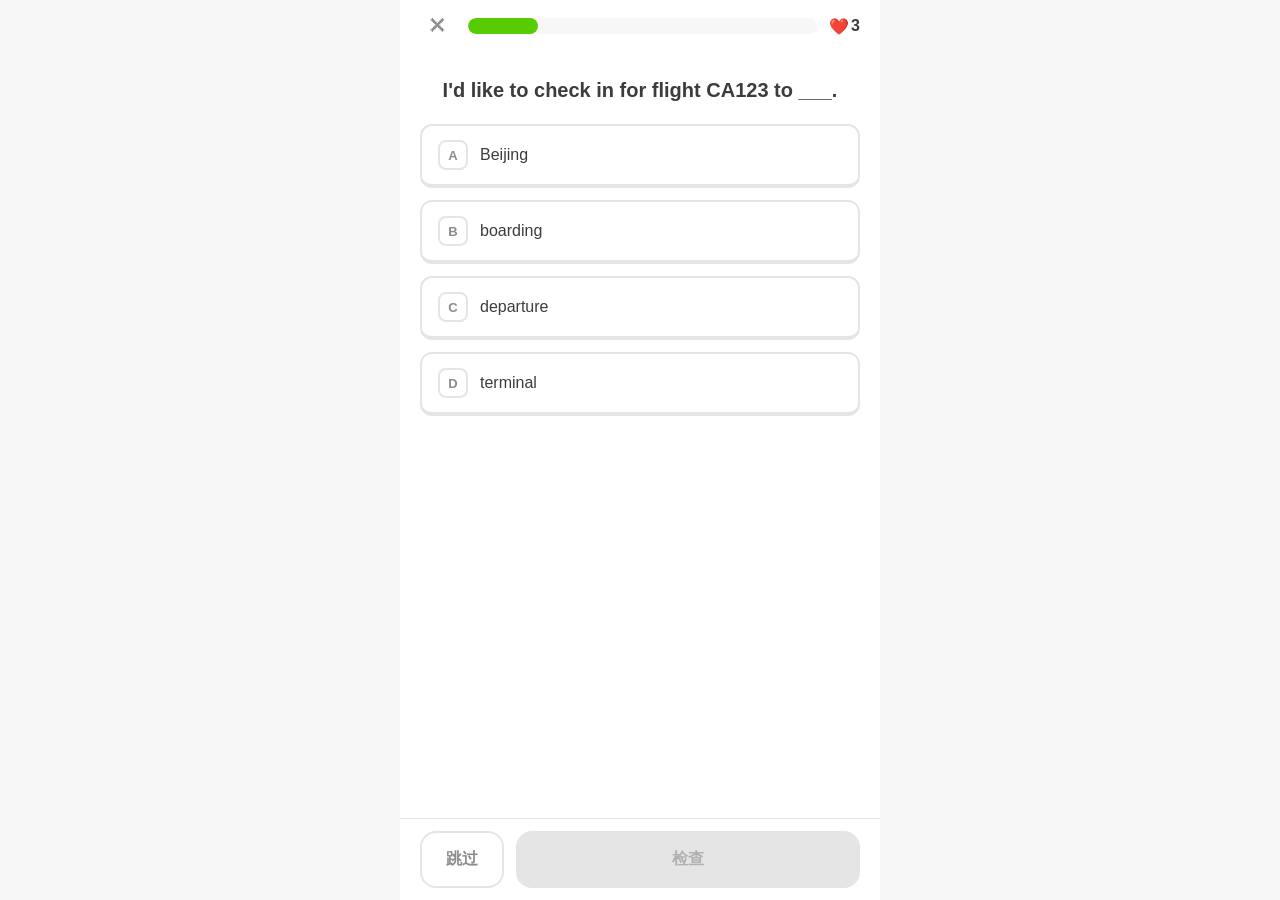
==== commit f7cf312c: "Add files via upload" ====
--- a/index.html
+++ b/index.html
@@ -1,6 +1,5 @@
 <!DOCTYPE html>
-<html lang="zh-CN">
-<head>
+<html lang="zh-CN" data-trae-theme="light"><head>
   <meta charset="UTF-8">
   <meta name="viewport" content="width=device-width, initial-scale=1.0, maximum-scale=1.0, user-scalable=no, viewport-fit=cover">
   <meta name="apple-mobile-web-app-capable" content="yes">
@@ -14,13 +13,2537 @@
   <link rel="icon" type="image/png" sizes="512x512" href="icon-512.png">
   <link rel="icon" type="image/png" sizes="any" href="icon-original.png">
   <title>英语学习工作台</title>
-  <link rel="stylesheet" href="styles.css">
-</head>
+  <style>/* ===== 全局重置 & 基础 ===== */
+* {
+  margin: 0;
+  padding: 0;
+  box-sizing: border-box;
+  -webkit-tap-highlight-color: transparent;
+}
+
+:root {
+  --green: #58cc02;
+  --green-dark: #4caf00;
+  --green-light: #d7ffb8;
+  --blue: #1cb0f6;
+  --blue-light: #ddf4ff;
+  --purple: #ce82ff;
+  --purple-light: #f5e6ff;
+  --orange: #ff9600;
+  --orange-light: #fff0d9;
+  --red: #ff4b4b;
+  --red-light: #ffe4e4;
+  --gold: #ffc800;
+  --bg: #ffffff;
+  --bg-muted: #f7f7f7;
+  --text: #3c3c3c;
+  --text-muted: #8c8c8c;
+  --border: #e5e5e5;
+  --shadow: 0 2px 0 rgba(0,0,0,0.08);
+  --radius: 16px;
+  --radius-sm: 12px;
+  --radius-full: 999px;
+  --font: -apple-system, BlinkMacSystemFont, "SF Pro Display", "Helvetica Neue", "PingFang SC", "Noto Sans CJK SC", sans-serif;
+  --safe-top: env(safe-area-inset-top, 0px);
+  --safe-bottom: env(safe-area-inset-bottom, 0px);
+}
+
+html, body {
+  height: 100%;
+  font-family: var(--font);
+  color: var(--text);
+  background: var(--bg-muted);
+  overscroll-behavior: none;
+  -webkit-user-select: none;
+  user-select: none;
+}
+
+#app {
+  max-width: 480px;
+  margin: 0 auto;
+  min-height: 100vh;
+  background: var(--bg);
+  position: relative;
+}
+
+/* ===== 屏幕切换 ===== */
+.screen {
+  display: none;
+  min-height: 100vh;
+  flex-direction: column;
+}
+.screen.active {
+  display: flex;
+}
+
+/* ===== 首页头部 ===== */
+.app-header {
+  padding: calc(16px + var(--safe-top)) 20px 16px;
+  background: var(--bg);
+  border-bottom: 1px solid var(--border);
+  position: sticky;
+  top: 0;
+  z-index: 10;
+}
+
+.header-stats {
+  display: flex;
+  gap: 20px;
+  justify-content: center;
+  margin-bottom: 12px;
+}
+
+.stat-item {
+  display: flex;
+  align-items: center;
+  gap: 6px;
+  font-size: 18px;
+  font-weight: 700;
+}
+
+.stat-icon { font-size: 20px; }
+.stat-value { color: var(--text); }
+
+.header-title {
+  font-size: 22px;
+  font-weight: 800;
+  text-align: center;
+  letter-spacing: -0.5px;
+}
+
+.header-subtitle {
+  font-size: 13px;
+  color: var(--text-muted);
+  text-align: center;
+  margin-top: 4px;
+}
+
+/* ===== 每日进度条 ===== */
+.daily-progress-bar {
+  height: 12px;
+  background: var(--bg-muted);
+  border-radius: var(--radius-full);
+  margin: 0 20px 16px;
+  overflow: hidden;
+}
+.daily-progress-fill {
+  height: 100%;
+  width: 0%;
+  background: var(--green);
+  border-radius: var(--radius-full);
+  transition: width 0.5s ease;
+}
+
+/* ===== 课程列表 ===== */
+.course-list {
+  padding: 8px 20px 20px;
+  display: flex;
+  flex-direction: column;
+  gap: 28px;
+}
+
+.unit-block {
+  display: flex;
+  flex-direction: column;
+  gap: 12px;
+}
+
+.unit-header {
+  display: flex;
+  align-items: center;
+  gap: 8px;
+  font-size: 15px;
+  font-weight: 700;
+  color: var(--text);
+  padding: 4px 0;
+}
+
+.unit-icon {
+  width: 28px;
+  height: 28px;
+  border-radius: var(--radius-sm);
+  display: flex;
+  align-items: center;
+  justify-content: center;
+  font-size: 16px;
+  color: #fff;
+}
+
+.lesson-node {
+  display: flex;
+  align-items: center;
+  gap: 12px;
+  padding: 14px 18px;
+  background: var(--bg);
+  border: 2px solid var(--border);
+  border-radius: var(--radius);
+  cursor: pointer;
+  transition: transform 0.1s, border-color 0.15s;
+  position: relative;
+}
+.lesson-node:active {
+  transform: scale(0.98);
+}
+.lesson-node.unlocked:hover {
+  border-color: var(--green);
+}
+.lesson-node.completed {
+  background: var(--green-light);
+  border-color: var(--green);
+}
+.lesson-node.locked {
+  opacity: 0.5;
+  cursor: not-allowed;
+}
+
+.lesson-node-icon {
+  width: 40px;
+  height: 40px;
+  border-radius: 50%;
+  display: flex;
+  align-items: center;
+  justify-content: center;
+  font-size: 20px;
+  background: var(--bg-muted);
+  flex-shrink: 0;
+}
+.lesson-node.completed .lesson-node-icon {
+  background: var(--green);
+  color: #fff;
+}
+
+.lesson-node-info {
+  flex: 1;
+  min-width: 0;
+}
+.lesson-node-title {
+  font-size: 15px;
+  font-weight: 700;
+  color: var(--text);
+}
+.lesson-node-meta {
+  font-size: 12px;
+  color: var(--text-muted);
+  margin-top: 2px;
+}
+
+.lesson-node-arrow {
+  color: var(--text-muted);
+  font-size: 18px;
+}
+
+/* ===== 练习页 ===== */
+.lesson-header {
+  display: flex;
+  align-items: center;
+  gap: 12px;
+  padding: calc(12px + var(--safe-top)) 20px 12px;
+  background: var(--bg);
+  position: sticky;
+  top: 0;
+  z-index: 10;
+}
+
+.btn-close {
+  background: none;
+  border: none;
+  font-size: 20px;
+  color: var(--text-muted);
+  cursor: pointer;
+  padding: 4px 8px;
+  line-height: 1;
+}
+
+.lesson-progress-bar {
+  flex: 1;
+  height: 16px;
+  background: var(--bg-muted);
+  border-radius: var(--radius-full);
+  overflow: hidden;
+}
+.lesson-progress-fill {
+  height: 100%;
+  width: 0%;
+  background: var(--green);
+  border-radius: var(--radius-full);
+  transition: width 0.4s ease;
+}
+
+.lesson-hearts {
+  display: flex;
+  align-items: center;
+  gap: 2px;
+  font-size: 16px;
+  font-weight: 700;
+}
+
+/* ===== 题目区域 ===== */
+.question-area {
+  flex: 1;
+  padding: 24px 20px;
+  display: flex;
+  flex-direction: column;
+  gap: 20px;
+  overflow-y: auto;
+}
+
+.question-prompt {
+  font-size: 20px;
+  font-weight: 800;
+  text-align: center;
+  line-height: 1.4;
+}
+
+.question-hint {
+  font-size: 13px;
+  color: var(--text-muted);
+  text-align: center;
+  background: var(--bg-muted);
+  border-radius: var(--radius-sm);
+  padding: 8px 14px;
+  align-self: center;
+}
+
+/* 听力题 */
+.listen-box {
+  text-align: center;
+}
+.btn-listen {
+  width: 80px;
+  height: 80px;
+  border-radius: 50%;
+  border: none;
+  background: var(--blue);
+  color: #fff;
+  font-size: 36px;
+  cursor: pointer;
+  display: inline-flex;
+  align-items: center;
+  justify-content: center;
+  box-shadow: 0 4px 0 #1899d6;
+  transition: transform 0.1s;
+}
+.btn-listen:active {
+  transform: translateY(2px);
+  box-shadow: 0 2px 0 #1899d6;
+}
+
+/* 选项卡片 */
+.option-list {
+  display: flex;
+  flex-direction: column;
+  gap: 12px;
+}
+
+.option-card {
+  display: flex;
+  align-items: center;
+  gap: 12px;
+  padding: 14px 16px;
+  border: 2px solid var(--border);
+  border-bottom-width: 4px;
+  border-radius: var(--radius-sm);
+  background: var(--bg);
+  cursor: pointer;
+  transition: border-color 0.15s, background 0.15s;
+  font-size: 16px;
+}
+.option-card:active {
+  transform: translateY(1px);
+}
+.option-card.selected {
+  border-color: var(--blue);
+  background: var(--blue-light);
+}
+.option-card.correct {
+  border-color: var(--green);
+  background: var(--green-light);
+}
+.option-card.wrong {
+  border-color: var(--red);
+  background: var(--red-light);
+}
+
+.option-letter {
+  width: 30px;
+  height: 30px;
+  border: 2px solid var(--border);
+  border-radius: 8px;
+  display: flex;
+  align-items: center;
+  justify-content: center;
+  font-weight: 700;
+  font-size: 13px;
+  color: var(--text-muted);
+  flex-shrink: 0;
+}
+.option-card.selected .option-letter { border-color: var(--blue); color: var(--blue); }
+.option-card.correct .option-letter { border-color: var(--green); color: var(--green); }
+.option-card.wrong .option-letter { border-color: var(--red); color: var(--red); }
+
+.option-text {
+  flex: 1;
+  line-height: 1.3;
+}
+
+/* 配对题 */
+.match-grid {
+  display: grid;
+  grid-template-columns: 1fr 1fr;
+  gap: 10px;
+}
+
+.match-item {
+  padding: 14px 12px;
+  border: 2px solid var(--border);
+  border-bottom-width: 4px;
+  border-radius: var(--radius-sm);
+  background: var(--bg);
+  cursor: pointer;
+  text-align: center;
+  font-size: 15px;
+  font-weight: 600;
+  transition: border-color 0.15s, background 0.15s;
+}
+.match-item.selected {
+  border-color: var(--blue);
+  background: var(--blue-light);
+}
+.match-item.matched {
+  border-color: var(--green);
+  background: var(--green-light);
+  opacity: 0.5;
+  cursor: default;
+}
+.match-item.wrong-flash {
+  border-color: var(--red);
+  background: var(--red-light);
+  animation: shake 0.4s;
+}
+
+/* 排序题 */
+.order-words {
+  display: flex;
+  flex-wrap: wrap;
+  gap: 8px;
+  justify-content: center;
+  min-height: 50px;
+  padding: 12px;
+  border: 2px dashed var(--border);
+  border-radius: var(--radius-sm);
+  background: var(--bg-muted);
+}
+.order-word {
+  padding: 8px 14px;
+  border: 2px solid var(--border);
+  border-bottom-width: 3px;
+  border-radius: 10px;
+  background: var(--bg);
+  cursor: pointer;
+  font-size: 16px;
+  font-weight: 600;
+  transition: transform 0.1s;
+}
+.order-word:active {
+  transform: scale(0.95);
+}
+
+.order-sentence {
+  display: flex;
+  flex-wrap: wrap;
+  gap: 8px;
+  justify-content: center;
+  min-height: 50px;
+  padding: 12px;
+  border: 2px solid var(--green);
+  border-radius: var(--radius-sm);
+  background: var(--green-light);
+}
+
+/* ===== 反馈条 ===== */
+.feedback-bar {
+  display: none;
+  padding: 16px 20px;
+  text-align: center;
+  font-size: 16px;
+  font-weight: 700;
+}
+.feedback-bar.show { display: block; }
+.feedback-bar.correct {
+  background: var(--green-light);
+  color: var(--green-dark);
+}
+.feedback-bar.wrong {
+  background: var(--red-light);
+  color: var(--red);
+}
+
+/* ===== 练习页底部 ===== */
+.lesson-footer {
+  display: flex;
+  gap: 12px;
+  padding: 12px 20px calc(12px + var(--safe-bottom));
+  background: var(--bg);
+  border-top: 1px solid var(--border);
+}
+
+.btn-skip, .btn-check {
+  flex: 1;
+  padding: 16px;
+  border: none;
+  border-radius: var(--radius);
+  font-size: 16px;
+  font-weight: 800;
+  font-family: var(--font);
+  cursor: pointer;
+  transition: transform 0.1s;
+}
+.btn-skip {
+  background: transparent;
+  color: var(--text-muted);
+  border: 2px solid var(--border);
+  flex: 0 0 auto;
+  padding: 16px 24px;
+}
+.btn-skip:active { transform: scale(0.97); }
+
+.btn-check {
+  background: var(--green);
+  color: #fff;
+  box-shadow: 0 4px 0 var(--green-dark);
+}
+.btn-check:active {
+  transform: translateY(2px);
+  box-shadow: 0 2px 0 var(--green-dark);
+}
+.btn-check:disabled {
+  background: #e5e5e5;
+  color: #b0b0b0;
+  box-shadow: none;
+  cursor: not-allowed;
+}
+.btn-check.continue {
+  background: var(--green);
+}
+
+/* ===== 完成页 ===== */
+#result-screen {
+  justify-content: center;
+  align-items: center;
+  padding: 40px 24px;
+}
+
+.result-content {
+  text-align: center;
+  width: 100%;
+  max-width: 400px;
+}
+
+.result-icon {
+  font-size: 64px;
+  margin-bottom: 16px;
+}
+
+.result-title {
+  font-size: 26px;
+  font-weight: 800;
+  margin-bottom: 28px;
+}
+
+.result-stats {
+  display: flex;
+  flex-direction: column;
+  gap: 12px;
+  margin-bottom: 28px;
+}
+
+.result-stat-box {
+  background: var(--bg-muted);
+  border-radius: var(--radius);
+  padding: 16px;
+  display: flex;
+  align-items: center;
+  justify-content: space-between;
+}
+.result-stat-box:nth-child(1) { border-left: 6px solid var(--gold); }
+.result-stat-box:nth-child(2) { border-left: 6px solid var(--green); }
+.result-stat-box:nth-child(3) { border-left: 6px solid var(--red); }
+
+.result-stat-num {
+  font-size: 22px;
+  font-weight: 800;
+}
+.result-stat-label {
+  font-size: 14px;
+  color: var(--text-muted);
+  font-weight: 600;
+}
+
+.btn-continue {
+  width: 100%;
+  padding: 18px;
+  border: none;
+  border-radius: var(--radius);
+  background: var(--green);
+  color: #fff;
+  font-size: 18px;
+  font-weight: 800;
+  font-family: var(--font);
+  cursor: pointer;
+  box-shadow: 0 4px 0 var(--green-dark);
+  transition: transform 0.1s;
+}
+.btn-continue:active {
+  transform: translateY(2px);
+  box-shadow: 0 2px 0 var(--green-dark);
+}
+
+/* ===== 底部信息 ===== */
+.footer-info {
+  padding: 20px;
+  text-align: center;
+}
+.footer-info p {
+  font-size: 13px;
+  color: var(--text-muted);
+}
+
+/* ===== 动画 ===== */
+@keyframes shake {
+  0%, 100% { transform: translateX(0); }
+  25% { transform: translateX(-6px); }
+  75% { transform: translateX(6px); }
+}
+
+@keyframes fadeIn {
+  from { opacity: 0; transform: translateY(10px); }
+  to { opacity: 1; transform: translateY(0); }
+}
+.question-area > * {
+  animation: fadeIn 0.3s ease;
+}
+
+@keyframes pop {
+  0% { transform: scale(0.8); opacity: 0; }
+  50% { transform: scale(1.05); }
+  100% { transform: scale(1); opacity: 1; }
+}
+.result-icon, .result-title, .result-stats, .btn-continue {
+  animation: pop 0.4s ease backwards;
+}
+.result-title { animation-delay: 0.1s; }
+.result-stats { animation-delay: 0.2s; }
+.btn-continue { animation-delay: 0.3s; }
+
+/* ===== 底部导航栏 ===== */
+.bottom-nav {
+  position: fixed;
+  bottom: 0;
+  left: 50%;
+  transform: translateX(-50%);
+  width: 100%;
+  max-width: 480px;
+  display: flex;
+  background: var(--bg);
+  border-top: 1px solid var(--border);
+  padding: 8px 0 calc(8px + var(--safe-bottom));
+  z-index: 100;
+}
+.nav-btn {
+  flex: 1;
+  background: none;
+  border: none;
+  cursor: pointer;
+  display: flex;
+  flex-direction: column;
+  align-items: center;
+  gap: 2px;
+  padding: 6px;
+  font-family: var(--font);
+  color: var(--text-muted);
+  transition: color 0.15s;
+}
+.nav-btn.active { color: var(--green); }
+.nav-icon { font-size: 22px; }
+.nav-label { font-size: 11px; font-weight: 600; }
+
+/* 底部导航占位（防止内容被遮挡） */
+.screen.active#home-screen,
+.screen.active#calendar-screen {
+  padding-bottom: 70px;
+}
+
+/* ===== 每日提醒横幅 ===== */
+.reminder-banner {
+  display: flex;
+  align-items: center;
+  gap: 10px;
+  padding: 12px 16px;
+  margin: 8px 20px 0;
+  background: linear-gradient(135deg, var(--orange-light), #fff8e1);
+  border-radius: var(--radius);
+  border: 1px solid var(--orange);
+}
+.reminder-icon { font-size: 20px; }
+.reminder-text {
+  flex: 1;
+  font-size: 14px;
+  font-weight: 600;
+  color: var(--text);
+}
+.reminder-action {
+  background: var(--orange);
+  color: #fff;
+  border: none;
+  border-radius: var(--radius-full);
+  padding: 6px 16px;
+  font-size: 13px;
+  font-weight: 700;
+  font-family: var(--font);
+  cursor: pointer;
+  white-space: nowrap;
+}
+
+/* ===== 提醒设置 ===== */
+.reminder-settings {
+  display: flex;
+  align-items: center;
+  justify-content: space-between;
+  padding: 10px 20px;
+  gap: 12px;
+}
+.reminder-settings-label {
+  font-size: 14px;
+  font-weight: 600;
+  color: var(--text);
+}
+.reminder-toggle-wrap {
+  display: flex;
+  align-items: center;
+  gap: 10px;
+}
+.reminder-toggle {
+  appearance: none;
+  width: 42px;
+  height: 24px;
+  border-radius: 12px;
+  background: #ccc;
+  position: relative;
+  cursor: pointer;
+  transition: background 0.2s;
+}
+.reminder-toggle:checked { background: var(--green); }
+.reminder-toggle::after {
+  content: "";
+  position: absolute;
+  top: 2px;
+  left: 2px;
+  width: 20px;
+  height: 20px;
+  border-radius: 50%;
+  background: #fff;
+  transition: left 0.2s;
+}
+.reminder-toggle:checked::after { left: 20px; }
+.toggle-label { display: none; }
+.reminder-time-select {
+  font-family: var(--font);
+  font-size: 13px;
+  padding: 4px 8px;
+  border: 1px solid var(--border);
+  border-radius: 8px;
+  background: var(--bg);
+  color: var(--text);
+  cursor: pointer;
+}
+
+/* ===== 今日推荐 ===== */
+.today-recommend {
+  padding: 0 20px;
+  margin-bottom: 8px;
+}
+.today-recommend-title {
+  font-size: 15px;
+  font-weight: 700;
+  margin-bottom: 10px;
+  color: var(--text);
+}
+.today-recommend-list {
+  display: flex;
+  gap: 10px;
+  overflow-x: auto;
+  padding-bottom: 4px;
+  -webkit-overflow-scrolling: touch;
+}
+.today-recommend-list::-webkit-scrollbar { display: none; }
+.today-card {
+  flex-shrink: 0;
+  width: 140px;
+  padding: 12px;
+  border-radius: var(--radius);
+  border: 2px solid var(--border);
+  cursor: pointer;
+  transition: border-color 0.15s;
+}
+.today-card:active { transform: scale(0.97); }
+.today-card-icon { font-size: 24px; margin-bottom: 6px; }
+.today-card-title { font-size: 13px; font-weight: 700; line-height: 1.3; }
+.today-card-meta { font-size: 11px; color: var(--text-muted); margin-top: 4px; }
+
+/* ===== 日历页 ===== */
+.calendar-section {
+  padding: 16px 20px;
+}
+.calendar-nav {
+  display: flex;
+  align-items: center;
+  justify-content: space-between;
+  margin-bottom: 16px;
+}
+.cal-nav-btn {
+  background: none;
+  border: 1px solid var(--border);
+  border-radius: 8px;
+  width: 36px;
+  height: 36px;
+  font-size: 22px;
+  cursor: pointer;
+  color: var(--text);
+  line-height: 1;
+}
+.cal-nav-btn:active { background: var(--bg-muted); }
+.cal-month-label {
+  font-size: 17px;
+  font-weight: 700;
+}
+
+/* 连胜统计 */
+.streak-summary {
+  display: flex;
+  gap: 8px;
+  margin-bottom: 20px;
+}
+.streak-summary-box {
+  flex: 1;
+  text-align: center;
+  padding: 12px 4px;
+  background: var(--bg-muted);
+  border-radius: var(--radius-sm);
+}
+.streak-summary-box:nth-child(1) { border-top: 3px solid var(--green); }
+.streak-summary-box:nth-child(2) { border-top: 3px solid var(--blue); }
+.streak-summary-box:nth-child(3) { border-top: 3px solid var(--orange); }
+.streak-summary-num {
+  font-size: 24px;
+  font-weight: 800;
+  color: var(--text);
+}
+.streak-summary-label {
+  font-size: 11px;
+  color: var(--text-muted);
+  margin-top: 2px;
+}
+
+/* 日历网格 */
+.calendar-grid {
+  display: grid;
+  grid-template-columns: repeat(7, 1fr);
+  gap: 4px;
+  margin-bottom: 16px;
+}
+.cal-weekday {
+  text-align: center;
+  font-size: 11px;
+  font-weight: 700;
+  color: var(--text-muted);
+  padding: 4px 0;
+}
+.cal-day {
+  aspect-ratio: 1;
+  display: flex;
+  align-items: center;
+  justify-content: center;
+  border-radius: 8px;
+  font-size: 14px;
+  font-weight: 600;
+  position: relative;
+  color: var(--text);
+}
+.cal-day.empty { visibility: hidden; }
+.cal-day.checked {
+  background: var(--green);
+  color: #fff;
+}
+.cal-day.checked::after {
+  content: "✓";
+  position: absolute;
+  font-size: 10px;
+  top: 2px;
+  right: 4px;
+}
+.cal-day.today {
+  border: 2px solid var(--blue);
+}
+.cal-day.today.checked {
+  border: 2px solid var(--green-dark);
+}
+.cal-day.future {
+  color: var(--text-muted);
+  opacity: 0.4;
+}
+
+/* 日历图例 */
+.calendar-legend {
+  display: flex;
+  gap: 16px;
+  justify-content: center;
+  padding: 8px 0;
+}
+.legend-item {
+  display: flex;
+  align-items: center;
+  gap: 4px;
+  font-size: 12px;
+  color: var(--text-muted);
+}
+.legend-dot {
+  width: 14px;
+  height: 14px;
+  border-radius: 4px;
+  display: inline-block;
+}
+.legend-dot.checked { background: var(--green); }
+.legend-dot.today { border: 2px solid var(--blue); }
+.legend-dot.empty { background: var(--bg-muted); border: 1px solid var(--border); }
+
+/* 近期记录 */
+.recent-records {
+  padding: 0 20px 20px;
+}
+.recent-title {
+  font-size: 15px;
+  font-weight: 700;
+  margin-bottom: 10px;
+}
+.recent-list {
+  display: flex;
+  flex-direction: column;
+  gap: 8px;
+}
+.recent-item {
+  display: flex;
+  align-items: center;
+  gap: 10px;
+  padding: 10px 12px;
+  background: var(--bg-muted);
+  border-radius: var(--radius-sm);
+  font-size: 13px;
+}
+.recent-date {
+  font-weight: 700;
+  color: var(--green-dark);
+  flex-shrink: 0;
+}
+.recent-detail {
+  color: var(--text-muted);
+  flex: 1;
+}
+.recent-xp {
+  font-weight: 700;
+  color: var(--blue);
+}
+.recent-empty {
+  text-align: center;
+  padding: 24px;
+  color: var(--text-muted);
+  font-size: 14px;
+}
+
+/* 完成页打卡信息 */
+.result-checkin-info {
+  text-align: center;
+  font-size: 14px;
+  color: var(--text-muted);
+  margin-bottom: 20px;
+  padding: 8px;
+  background: var(--green-light);
+  border-radius: var(--radius-sm);
+}
+
+/* ===== 即时解析卡（错题深度解析） ===== */
+.word-annotation {
+  margin: 0 20px;
+  border-radius: var(--radius);
+  overflow: hidden;
+  animation: fadeIn 0.3s ease;
+}
+.word-annotation.show-correct {
+  background: var(--green-light);
+  border-left: 4px solid var(--green);
+  padding: 12px 14px;
+}
+.word-annotation.show-wrong.ia-expanded {
+  background: var(--bg-muted);
+  padding: 0;
+  border: 2px solid var(--red);
+}
+
+/* 答案对比区 */
+.ia-compare {
+  background: var(--red-light);
+  padding: 10px 14px;
+  border-bottom: 1px solid var(--border);
+}
+.ia-compare-row {
+  font-size: 14px;
+  padding: 4px 0;
+}
+.ia-compare-row.ia-wrong { color: var(--red); }
+.ia-compare-row.ia-correct { color: var(--green); }
+.ia-compare-row b { font-size: 16px; }
+
+/* 单词详情卡 */
+.ia-word-card {
+  padding: 12px 14px;
+  background: var(--bg);
+}
+.ia-word-header {
+  display: flex;
+  align-items: center;
+  gap: 8px;
+  flex-wrap: wrap;
+  margin-bottom: 8px;
+}
+.ia-word { font-size: 20px; font-weight: 800; color: var(--text); }
+.ia-ipa { font-size: 14px; color: var(--blue); }
+.ia-pos { font-size: 11px; color: var(--text-muted); background: var(--bg-muted); padding: 2px 6px; border-radius: 4px; }
+.ia-zh { font-size: 14px; color: var(--text-muted); }
+
+.ia-actions {
+  display: flex;
+  gap: 8px;
+  margin-bottom: 8px;
+}
+.ia-speak-btn {
+  padding: 6px 12px;
+  background: var(--blue-light);
+  border: 1px solid var(--blue);
+  border-radius: var(--radius-full);
+  font-size: 13px;
+  color: var(--blue);
+  font-weight: 600;
+  font-family: var(--font);
+  cursor: pointer;
+}
+.ia-speak-btn:active { transform: scale(0.95); }
+
+.ia-example {
+  background: var(--bg-muted);
+  border-radius: 8px;
+  padding: 8px 10px;
+  margin-bottom: 8px;
+}
+.ia-ex-en { font-size: 14px; font-weight: 600; color: var(--text); }
+.ia-ex-zh { font-size: 13px; color: var(--text-muted); margin-top: 2px; }
+
+.ia-mnemonic {
+  font-size: 13px;
+  color: var(--orange);
+  background: var(--orange-light);
+  padding: 8px 10px;
+  border-radius: 8px;
+  margin-bottom: 8px;
+  line-height: 1.4;
+}
+
+.ia-collocations {
+  font-size: 12px;
+  color: var(--text-muted);
+  display: flex;
+  gap: 6px;
+  flex-wrap: wrap;
+  align-items: center;
+}
+.ia-coll {
+  background: var(--bg-muted);
+  padding: 2px 8px;
+  border-radius: 4px;
+  font-size: 12px;
+}
+
+/* 语法解析区 */
+.ia-grammar {
+  padding: 12px 14px;
+  background: var(--blue-light);
+  border-top: 1px solid var(--border);
+}
+.ia-grammar-title { font-size: 15px; font-weight: 800; color: var(--text); margin-bottom: 6px; }
+.ia-grammar-rule { font-size: 13px; font-weight: 700; color: var(--blue); margin-bottom: 6px; }
+.ia-grammar-explain { font-size: 13px; color: var(--text); line-height: 1.5; margin-bottom: 8px; }
+.ia-grammar-examples { display: flex; flex-direction: column; gap: 6px; margin-bottom: 6px; }
+.ia-grammar-ex {
+  background: var(--bg);
+  padding: 6px 8px;
+  border-radius: 6px;
+}
+.ia-grammar-ex-en {
+  font-size: 13px; font-weight: 600;
+  display: flex; align-items: center; gap: 6px;
+}
+.ia-grammar-ex-zh { font-size: 12px; color: var(--text-muted); margin-top: 2px; }
+.ia-grammar-ex-note { font-size: 11px; color: var(--orange); margin-top: 2px; }
+.ia-grammar-errors {
+  font-size: 12px;
+  color: var(--red);
+  background: var(--red-light);
+  padding: 6px 8px;
+  border-radius: 6px;
+  margin-top: 4px;
+}
+.ia-speak-mini {
+  background: none; border: 1px solid var(--border); border-radius: 50%;
+  width: 22px; height: 22px; cursor: pointer; font-size: 11px;
+  display: inline-flex; align-items: center; justify-content: center;
+  flex-shrink: 0;
+}
+
+/* 提示语 */
+.ia-tip {
+  padding: 10px 14px;
+  background: var(--bg);
+  font-size: 12px;
+  color: var(--text-muted);
+  border-top: 1px solid var(--border);
+  line-height: 1.4;
+}
+.ia-tip b { color: var(--green); }
+
+/* 答对时也显示简洁注释 */
+.word-annotation.show-correct .ia-word { font-size: 18px; }
+.word-annotation.show-correct .ia-ex-en { font-size: 13px; }
+
+/* ===== 语法解析面板 ===== */
+.grammar-panel {
+  margin: 0 20px;
+  animation: fadeIn 0.3s ease;
+}
+.grammar-card {
+  background: var(--blue-light);
+  border-radius: var(--radius-sm);
+  padding: 14px 16px;
+  border-left: 4px solid var(--blue);
+}
+.grammar-title { font-size: 16px; font-weight: 800; color: var(--text); margin-bottom: 6px; }
+.grammar-rule { font-size: 14px; font-weight: 700; color: var(--blue); margin-bottom: 6px; }
+.grammar-explanation { font-size: 13px; color: var(--text); line-height: 1.5; margin-bottom: 10px; }
+.grammar-examples { display: flex; flex-direction: column; gap: 8px; margin-bottom: 8px; }
+.grammar-ex {
+  background: var(--bg);
+  padding: 8px 10px;
+  border-radius: 8px;
+}
+.grammar-ex-en { font-size: 14px; font-weight: 600; display: flex; align-items: center; gap: 6px; }
+.grammar-ex-zh { font-size: 13px; color: var(--text-muted); margin-top: 2px; }
+.grammar-ex-note { font-size: 12px; color: var(--orange); margin-top: 2px; }
+.grammar-errors {
+  font-size: 13px; color: var(--red);
+  background: var(--red-light);
+  padding: 8px 10px;
+  border-radius: 8px;
+  margin-top: 4px;
+}
+
+/* ===== 错题本 ===== */
+.error-stats-bar {
+  display: flex;
+  gap: 8px;
+  padding: 12px 20px;
+}
+.error-stat {
+  flex: 1;
+  text-align: center;
+  padding: 10px 4px;
+  background: var(--bg-muted);
+  border-radius: var(--radius-sm);
+}
+.error-stat:nth-child(1) { border-top: 3px solid var(--red); }
+.error-stat:nth-child(2) { border-top: 3px solid var(--orange); }
+.error-stat:nth-child(3) { border-top: 3px solid var(--green); }
+.error-stat-num { font-size: 22px; font-weight: 800; }
+.error-stat-label { font-size: 11px; color: var(--text-muted); }
+
+.btn-start-review {
+  display: none;
+  margin: 0 20px 12px;
+  padding: 14px;
+  background: var(--red);
+  color: #fff;
+  border: none;
+  border-radius: var(--radius);
+  font-size: 16px;
+  font-weight: 800;
+  font-family: var(--font);
+  cursor: pointer;
+  box-shadow: 0 4px 0 #c53030;
+  align-items: center;
+  justify-content: center;
+  gap: 8px;
+}
+.btn-start-review:active { transform: translateY(2px); box-shadow: 0 2px 0 #c53030; }
+
+.error-list {
+  padding: 0 20px;
+  display: flex;
+  flex-direction: column;
+  gap: 10px;
+}
+.error-item {
+  padding: 12px 14px;
+  background: var(--bg-muted);
+  border-radius: var(--radius-sm);
+  border-left: 3px solid var(--border);
+  transition: border-color 0.15s;
+}
+.error-item.due {
+  border-left-color: var(--red);
+  background: var(--red-light);
+}
+.error-item-header {
+  display: flex;
+  justify-content: space-between;
+  align-items: center;
+}
+.error-word { font-size: 16px; font-weight: 800; }
+.error-mastery { font-size: 12px; color: var(--gold); letter-spacing: 1px; }
+.error-item-zh { font-size: 13px; color: var(--text-muted); margin-top: 2px; }
+.error-ipa { font-size: 13px; color: var(--blue); margin-top: 2px; }
+.error-mnemonic { font-size: 12px; color: var(--orange); margin-top: 4px; }
+.error-item-meta {
+  display: flex;
+  justify-content: space-between;
+  font-size: 11px;
+  color: var(--text-muted);
+  margin-top: 6px;
+}
+.error-empty {
+  text-align: center;
+  padding: 40px 20px;
+}
+.error-empty p { margin-top: 8px; font-size: 16px; font-weight: 700; }
+
+/* ===== 口语练习 ===== */
+.speaking-intro {
+  padding: 12px 20px;
+  text-align: center;
+}
+.speaking-intro p { font-size: 14px; font-weight: 600; margin-bottom: 4px; }
+
+.speaking-list {
+  padding: 8px 20px;
+  display: flex;
+  flex-direction: column;
+  gap: 10px;
+}
+.speaking-card {
+  display: flex;
+  align-items: center;
+  gap: 12px;
+  padding: 14px;
+  background: var(--bg-muted);
+  border-radius: var(--radius);
+  border-left: 4px solid var(--border);
+  cursor: pointer;
+  transition: transform 0.1s;
+}
+.speaking-card:active { transform: scale(0.98); }
+.speaking-icon {
+  width: 40px; height: 40px;
+  border-radius: var(--radius-sm);
+  display: flex; align-items: center; justify-content: center;
+  font-size: 20px; color: #fff;
+  flex-shrink: 0;
+}
+.speaking-info { flex: 1; }
+.speaking-title { font-size: 16px; font-weight: 700; }
+.speaking-meta {
+  display: flex; gap: 8px; flex-wrap: wrap;
+  font-size: 12px; color: var(--text-muted); margin-top: 4px;
+}
+.speaking-diff {
+  background: var(--bg); padding: 2px 8px; border-radius: 4px;
+  font-weight: 700;
+}
+.speaking-score { color: var(--green); font-weight: 700; }
+.speaking-arrow { font-size: 20px; color: var(--text-muted); }
+
+.speaking-detail-header {
+  padding: 16px 20px;
+  text-align: center;
+}
+.speaking-detail-title { font-size: 20px; font-weight: 800; margin-bottom: 4px; }
+.speaking-detail-scenario { font-size: 13px; color: var(--text-muted); }
+
+.speaking-dialogue-area {
+  flex: 1;
+  padding: 16px 20px;
+  overflow-y: auto;
+}
+
+.speak-prompt { font-size: 14px; font-weight: 700; color: var(--text-muted); margin-bottom: 8px; }
+.speak-target {
+  font-size: 20px; font-weight: 800; line-height: 1.4; margin-bottom: 4px;
+  color: var(--text);
+}
+.speak-target-zh { font-size: 14px; color: var(--text-muted); margin-bottom: 16px; }
+.speak-actions { display: flex; gap: 12px; margin-bottom: 16px; }
+.btn-speak-play, .btn-speak-record {
+  flex: 1; padding: 14px; border: none; border-radius: var(--radius);
+  font-size: 15px; font-weight: 800; font-family: var(--font); cursor: pointer;
+  transition: transform 0.1s;
+}
+.btn-speak-play {
+  background: var(--blue-light); color: var(--blue); border: 2px solid var(--blue);
+}
+.btn-speak-record {
+  background: var(--green); color: #fff; box-shadow: 0 4px 0 var(--green-dark);
+}
+.btn-speak-record:active { transform: translateY(2px); box-shadow: 0 2px 0 var(--green-dark); }
+.btn-speak-record:disabled { opacity: 0.6; }
+
+.speak-result { margin-top: 12px; }
+.speak-score-card {
+  background: var(--bg-muted); border-radius: var(--radius-sm); padding: 16px;
+  text-align: center; animation: fadeIn 0.3s ease;
+}
+.speak-score-num { font-size: 48px; font-weight: 900; }
+.speak-score-num span { font-size: 20px; }
+.speak-score-level { font-size: 16px; font-weight: 700; margin: 4px 0 12px; }
+.speak-recognized, .speak-target-compare {
+  text-align: left; margin: 6px 0; padding: 8px; background: var(--bg); border-radius: 8px;
+}
+.speak-rec-label { font-size: 12px; color: var(--text-muted); font-weight: 700; }
+.speak-rec-text { font-size: 14px; margin-top: 2px; }
+.speak-error {
+  background: var(--red-light); color: var(--red);
+  padding: 12px; border-radius: var(--radius-sm); text-align: center;
+  font-size: 14px; font-weight: 600;
+}
+
+.speak-npc {
+  background: var(--blue-light); border-radius: var(--radius-sm); padding: 16px;
+  text-align: center;
+}
+.speak-npc-name { font-size: 12px; color: var(--blue); font-weight: 700; margin-bottom: 6px; }
+.speak-npc-text { font-size: 18px; font-weight: 700; line-height: 1.4; }
+.speak-npc-zh { font-size: 13px; color: var(--text-muted); margin-top: 4px; margin-bottom: 12px; }
+
+.btn-speak-next {
+  width: 100%; padding: 14px; border: none; border-radius: var(--radius);
+  background: var(--green); color: #fff; font-size: 16px; font-weight: 800;
+  font-family: var(--font); cursor: pointer; box-shadow: 0 4px 0 var(--green-dark);
+  transition: transform 0.1s; margin-top: 8px;
+}
+.btn-speak-next:active { transform: translateY(2px); box-shadow: 0 2px 0 var(--green-dark); }
+
+.speak-finish {
+  text-align: center; padding: 24px;
+}
+.speak-finish-icon { font-size: 56px; margin-bottom: 8px; }
+.speak-finish-title { font-size: 22px; font-weight: 800; margin-bottom: 12px; }
+.speak-finish-score { font-size: 56px; font-weight: 900; color: var(--green); }
+.speak-finish-score span { font-size: 24px; }
+.speak-finish-label { font-size: 14px; color: var(--text-muted); margin-bottom: 12px; }
+.speak-finish-stats {
+  display: flex; justify-content: center; gap: 20px; font-size: 13px;
+  color: var(--text-muted); margin-bottom: 20px;
+}
+.speak-finish-actions { display: flex; gap: 10px; }
+.btn-speak-retry {
+  flex: 1; padding: 14px; border: 2px solid var(--green); border-radius: var(--radius);
+  background: var(--bg); color: var(--green); font-size: 15px; font-weight: 800;
+  font-family: var(--font); cursor: pointer;
+}
+.btn-speak-back {
+  flex: 1; padding: 14px; border: none; border-radius: var(--radius);
+  background: var(--green); color: #fff; font-size: 15px; font-weight: 800;
+  font-family: var(--font); cursor: pointer; box-shadow: 0 4px 0 var(--green-dark);
+}
+
+.speaking-progress-text {
+  font-size: 13px; font-weight: 700; color: var(--text-muted);
+  white-space: nowrap; padding-left: 8px;
+}
+
+/* 错题本和口语列表页底部占位 */
+.screen.active#error-screen,
+.screen.active#speaking-list-screen {
+  padding-bottom: 70px;
+}
+
+/* ===== 暗色模式适配 ===== */
+@media (prefers-color-scheme: dark) {
+  :root {
+    --bg: #1a1a2e;
+    --bg-muted: #16213e;
+    --text: #e8e8e8;
+    --text-muted: #8888aa;
+    --border: #2a2a4a;
+    --green-light: #1a3a0a;
+    --blue-light: #0a1a3a;
+    --red-light: #3a0a0a;
+  }
+}
+</style>
+<style data-trae-edit-ui="true" id="trae-previewer-tools-styles">:root {
+  --trae-layer-image-download: 89990;
+  --trae-layer-browser-inspect-overlay: 90000;
+  --trae-layer-browser-inspect-highlight: 90010;
+  --trae-layer-browser-inspect-action: 90020;
+  --trae-layer-text-selection-action: 90030;
+  --trae-layer-edit-tooltip: 100095;
+}
+:root,
+[data-trae-theme='dark'] {
+  --trae-bg-base-default: #171717;
+  --trae-bg-menu: #222427;
+  --trae-bg-overlay-l1: rgba(255, 255, 255, 0.04);
+  --trae-bg-overlay-l2: rgba(255, 255, 255, 0.08);
+  --trae-bg-overlay-l3: rgba(255, 255, 255, 0.12);
+  --trae-bg-overlay-l4: rgba(255, 255, 255, 0.16);
+  --trae-bg-invert: #f5f9fe;
+  --trae-bg-invert-hover: #e8ecf0;
+  --trae-bg-invert-active: #dce0e4;
+  --trae-bg-invert-disabled: rgba(224, 226, 242, 0.12);
+  --bg-bg-brand-disabled: rgba(75, 63, 227, 0.35);
+  --bg-bg-brand-popup: rgba(106, 111, 255, 0.15);
+  --trae-border-l1: #e0e2f217;
+  --trae-border-l2: rgba(255, 255, 255, 0.12);
+  --trae-border-l3: rgba(255, 255, 255, 0.08);
+  --trae-border-neutral-l3: rgba(229, 229, 229, 0.20);
+  --trae-border-brand: #6a6fff;
+  --trae-text-default: #f5f9fe;
+  --trae-text-default-hover: #f5f9fe;
+  --trae-text-default-active: #f5f9fe;
+  --trae-text-secondary: rgba(245, 249, 254, 0.5);
+  --trae-text-tertiary: rgba(245, 249, 254, 0.4);
+  --trae-text-disabled: #666b75;
+  --trae-text-onaccent: #222427;
+  --trae-icon-default: #f5f9fe;
+  --trae-icon-secondary: rgba(245, 249, 254, 0.5);
+  --trae-icon-brand: #6a6fff;
+  --icon-icon-brand: var(--trae-icon-brand);
+  --trae-icon-onaccent: #222427;
+  --trae-status-success: #22c55e;
+  --trae-status-primary: #3b82f6;
+  --trae-status-primary-default: #387bff;
+  --trae-status-primary-surface-l1: rgba(53, 121, 255, 0.18);
+  --trae-status-success-default: #33c192;
+  --trae-status-success-surface-l1: rgba(0, 165, 110, 0.18);
+  --trae-status-error-default: #f65a5a;
+  --trae-status-error-surface-l1: rgba(246, 70, 70, 0.18);
+  --trae-annotation-marker-bg: #4b3fe3;
+  --trae-annotation-marker-text: #ffffff;
+  --trae-annotation-region-border: var(--trae-status-primary-default);
+  --trae-region-outside-mask-bg: rgba(0, 0, 0, 0.32);
+  --trae-panel-shadow: 0px 6px 24px -1px rgba(0, 0, 0, 0.16);
+  --trae-floating-shadow: 0px 2px 8px 0px rgba(0, 0, 0, 0.2);
+  --trae-shadow-elevation-50: 0 1px 2px -1px rgba(0, 0, 0, 0.45);
+  --text-text-default: var(--trae-text-default);
+  --text-text-onaccent: var(--trae-text-onaccent);
+  --bg-bg-menu: var(--trae-bg-menu);
+  --bg-bg-white: var(--trae-bg-menu);
+  --bg-bg-invert: var(--trae-bg-invert);
+  --bg-bg-invert-disabled: var(--trae-bg-invert-disabled);
+  --bg-bg-overlay-l1: var(--trae-bg-overlay-l1);
+  --bg-bg-overlay-l2: var(--trae-bg-overlay-l2);
+  --bg-bg-overlay-l3: var(--trae-bg-overlay-l3);
+  --border-border-neutral-l1: var(--trae-border-l1);
+  --border-border-brand: var(--trae-border-brand);
+  --border-border-brand-half: rgba(106, 111, 255, 0.4);
+  --status-error-default: var(--trae-status-error-default);
+  --status-error-surface-l1: var(--trae-status-error-surface-l1);
+  --radius-radius-md-12: 12px;
+  --spacers-spacer-0: 0;
+  --spacers-spacer-6: 6px;
+}
+
+[data-trae-theme='light'] {
+  --trae-bg-base-default: #fafafa;
+  --trae-bg-menu: #ffffff;
+  --trae-bg-overlay-l1: rgba(0, 0, 0, 0.04);
+  --trae-bg-overlay-l2: rgba(0, 0, 0, 0.06);
+  --trae-bg-overlay-l3: rgba(0, 0, 0, 0.08);
+  --trae-bg-overlay-l4: rgba(0, 0, 0, 0.12);
+  --trae-bg-invert: #1f2328;
+  --trae-bg-invert-hover: #32383f;
+  --trae-bg-invert-active: #444d56;
+  --trae-bg-invert-disabled: rgba(115, 115, 115, 0.20);
+  --bg-bg-brand-disabled: rgba(75, 63, 227, 0.22);
+  --bg-bg-brand-popup: rgba(170, 183, 255, 0.36);
+  --trae-border-l1: rgba(0, 0, 0, 0.1);
+  --trae-border-l2: rgba(0, 0, 0, 0.12);
+  --trae-border-l3: rgba(0, 0, 0, 0.08);
+  --trae-border-neutral-l3: rgba(115, 115, 115, 0.36);
+  --trae-border-brand: #4b3fe3;
+  --trae-text-default: #1f2328;
+  --trae-text-default-hover: #111214;
+  --trae-text-default-active: #111214;
+  --trae-text-secondary: rgba(31, 35, 40, 0.5);
+  --trae-text-tertiary: rgba(31, 35, 40, 0.4);
+  --trae-text-disabled: #a1a1a1;
+  --trae-text-onaccent: #ffffff;
+  --trae-icon-default: #1f2328;
+  --trae-icon-secondary: rgba(31, 35, 40, 0.5);
+  --trae-icon-brand: #4b3fe3;
+  --icon-icon-brand: var(--trae-icon-brand);
+  --trae-icon-onaccent: #ffffff;
+  --trae-status-success: #22c55e;
+  --trae-status-primary: #3b82f6;
+  --trae-status-primary-default: #2f74ff;
+  --trae-status-primary-surface-l1: rgba(47, 116, 255, 0.12);
+  --trae-status-success-default: #15a877;
+  --trae-status-success-surface-l1: rgba(64, 176, 139, 0.12);
+  --trae-status-error-default: #e8463a;
+  --trae-status-error-surface-l1: rgba(232, 70, 58, 0.12);
+  --trae-annotation-marker-bg: #4b3fe3;
+  --trae-annotation-marker-text: #ffffff;
+  --trae-annotation-region-border: var(--trae-status-primary-default);
+  --trae-region-outside-mask-bg: rgba(0, 0, 0, 0.18);
+  --trae-panel-shadow: 0px 6px 24px -1px rgba(24, 24, 24, 0.06);
+  --trae-floating-shadow: 0px 2px 8px 0px rgba(24, 24, 24, 0.2);
+  --trae-shadow-elevation-50: 0 1px 2px -1px rgba(24, 24, 24, 0.08);
+  --text-text-default: var(--trae-text-default);
+  --text-text-onaccent: var(--trae-text-onaccent);
+  --bg-bg-menu: var(--trae-bg-menu);
+  --bg-bg-white: var(--trae-bg-menu);
+  --bg-bg-invert: var(--trae-bg-invert);
+  --bg-bg-invert-disabled: var(--trae-bg-invert-disabled);
+  --bg-bg-overlay-l1: var(--trae-bg-overlay-l1);
+  --bg-bg-overlay-l2: var(--trae-bg-overlay-l2);
+  --bg-bg-overlay-l3: var(--trae-bg-overlay-l3);
+  --border-border-neutral-l1: var(--trae-border-l1);
+  --border-border-brand: var(--trae-border-brand);
+  --border-border-brand-half: rgba(75, 63, 227, 0.4);
+  --status-error-default: var(--trae-status-error-default);
+  --status-error-surface-l1: var(--trae-status-error-surface-l1);
+  --radius-radius-md-12: 12px;
+  --spacers-spacer-0: 0;
+  --spacers-spacer-6: 6px;
+}
+
+@keyframes trae-spin {
+  to {
+    transform: rotate(360deg);
+  }
+}
+
+@keyframes trae-edit-bar-enter {
+  from {
+    opacity: 0;
+    transform: translateY(-4px) scale(0.98);
+  }
+
+  to {
+    opacity: 1;
+    transform: translateY(0) scale(1);
+  }
+}
+
+@keyframes trae-edit-bar-leave {
+  from {
+    opacity: 1;
+    transform: translateY(0) scale(1);
+  }
+
+  to {
+    opacity: 0;
+    transform: translateY(-4px) scale(0.98);
+  }
+}
+
+@keyframes trae-edit-panel-leave {
+  from {
+    opacity: 1;
+    transform: translateY(0) scale(1);
+  }
+
+  to {
+    opacity: 0;
+    transform: translateY(-4px) scale(0.98);
+  }
+}
+
+.trae-edit-mode-active:not(.trae-edit-mode-dragging) body *:not([data-trae-edit-ui]):not([data-trae-edit-ui] *) {
+  transition: none !important;
+  animation-play-state: paused !important;
+}
+
+.trae-edit-mode-reorder-hit-test [data-trae-edit-ui]:not(.trae-edit-pointer-shield):not(.trae-edit-panel),
+.trae-edit-mode-reorder-hit-test [data-trae-edit-ui]:not(.trae-edit-pointer-shield):not(.trae-edit-panel) * {
+  pointer-events: none !important;
+}
+
+.trae-browser-inspect-overlay {
+  position: fixed;
+  top: 0;
+  left: 0;
+  width: 100%;
+  height: 100%;
+  z-index: var(--trae-layer-browser-inspect-overlay);
+  pointer-events: auto;
+  background: transparent;
+}
+
+.trae-browser-inspect-highlight-box {
+  position: absolute;
+  top: 0;
+  left: 0;
+  z-index: var(--trae-layer-browser-inspect-highlight);
+  display: none;
+}
+
+.trae-browser-inspect-highlight-tag {
+  position: absolute;
+  left: 0px;
+  top: 0px;
+  height: 18px;
+  padding: 0 6px;
+  box-sizing: border-box;
+  border-radius: 4px;
+  background-color: var(--trae-status-success-default);
+  color: var(--trae-text-onaccent);
+  font-size: 12px;
+  font-weight: 400;
+  display: none;
+  align-items: center;
+  z-index: var(--trae-layer-browser-inspect-action);
+}
+
+.trae-browser-inspect-highlight-box-show {
+  display: flex;
+}
+
+.trae-browser-inspect-highlight-tag.trae-browser-inspect-highlight-box-show {
+  display: none;
+}
+
+.trae-browser-inspect-select-button.trae-browser-inspect-highlight-box-show {
+  display: block !important;
+}
+
+.trae-browser-inspect-select-button {
+  position: absolute;
+  top: 0;
+  left: 0;
+  display: none;
+  z-index: var(--trae-layer-browser-inspect-action);
+}
+
+.trae-browser-inspect-select-highlight-box {
+  background: transparent !important;
+}
+
+.trae-browser-inspect-select-highlight-box .trae-browser-inspect-highlight-tag {
+  background-color: var(--trae-status-success-default);
+}
+
+.trae-add-to-chat-card {
+  display: block;
+  overflow: hidden;
+  background: var(--trae-bg-menu);
+  border: 1px solid var(--trae-border-l1);
+  border-radius: 8px;
+  box-shadow: var(--trae-floating-shadow);
+  transition:
+    width 0.25s cubic-bezier(0.4, 0, 0.2, 1),
+    height 0.25s cubic-bezier(0.4, 0, 0.2, 1);
+}
+
+.trae-add-to-chat-content {
+  position: relative;
+  width: max-content;
+}
+
+.trae-fade-exit {
+  opacity: 0;
+  transition: opacity 0.15s ease-out;
+}
+
+.trae-fade-enter {
+  opacity: 1;
+  transition: opacity 0.2s ease-in;
+}
+
+.trae-buttons-view {
+  display: flex;
+  align-items: center;
+  gap: 6px;
+  padding: 4px;
+  background: transparent;
+}
+
+.trae-action-button {
+  display: inline-flex;
+  align-items: center;
+  gap: 4px;
+  padding: 4px 8px;
+  background: transparent;
+  border: none;
+  border-radius: 4px;
+  cursor: pointer;
+  transform: none !important;
+  transition: none !important;
+  animation: none !important;
+}
+
+.trae-action-button:hover {
+  background: var(--trae-bg-overlay-l2);
+}
+
+.trae-action-button:active {
+  background: var(--trae-bg-overlay-l3);
+}
+
+.trae-action-button:focus-visible {
+  outline: 2px solid var(--trae-status-primary);
+  outline-offset: 1px;
+}
+
+.trae-action-button-icon {
+  display: flex;
+  align-items: center;
+  justify-content: center;
+  width: 16px;
+  height: 16px;
+  color: var(--trae-icon-default);
+  flex-shrink: 0;
+}
+
+.trae-action-button-title {
+  font-family: -apple-system, BlinkMacSystemFont, 'Segoe UI', Roboto, sans-serif;
+  font-size: 11px;
+  font-weight: 500;
+  line-height: 16px;
+  color: var(--trae-text-default);
+  white-space: nowrap;
+}
+
+.trae-edit-toolbar-button-active {
+  background: var(--bg-bg-brand-disabled, rgba(75, 63, 227, 0.22)) !important;
+  color: var(--icon-icon-brand, #4b3fe3) !important;
+  font-weight: bold !important;
+}
+
+.trae-edit-toolbar-button-active:hover {
+  background: var(--bg-bg-brand-popup, rgba(170, 183, 255, 0.36)) !important;
+}
+
+.trae-edit-toolbar button[data-action='alignment-dropdown']:hover,
+.trae-edit-toolbar button[data-action='text-align-dropdown']:hover,
+.trae-edit-toolbar button[data-action='font-decrease']:hover,
+.trae-edit-toolbar button[data-action='font-increase']:hover,
+.trae-edit-toolbar button[data-action^='align-']:hover {
+  border-radius: 8px;
+  background: var(--bg-bg-overlay-l1, rgba(115, 115, 115, 0.08)) !important;
+}
+
+.trae-edit-toolbar button[data-action='alignment-dropdown']:active,
+.trae-edit-toolbar button[data-action='text-align-dropdown']:active,
+.trae-edit-toolbar button[data-action='font-decrease']:active,
+.trae-edit-toolbar button[data-action='font-increase']:active,
+.trae-edit-toolbar button[data-action^='align-']:active {
+  border-radius: 8px;
+  background: var(--bg-bg-overlay-l2, rgba(115, 115, 115, 0.12)) !important;
+}
+
+.trae-comment-input {
+  background: transparent;
+  color: var(--trae-text-default);
+  caret-color: var(--trae-text-default);
+}
+
+.trae-comment-input::placeholder {
+  color: var(--trae-text-tertiary);
+}
+
+.trae-point-edit-bar,
+.trae-point-comment-input-bar,
+.trae-comment-only-panel {
+  transform-origin: top center;
+  will-change: opacity, transform;
+}
+
+.trae-edit-panel:not(.trae-edit-panel-leave) {
+  pointer-events: auto !important;
+}
+
+.trae-edit-bar-enter {
+  animation: trae-edit-bar-enter var(--transition-normal, 0.18s cubic-bezier(0.2, 0, 0, 1)) both;
+}
+
+.trae-edit-bar-leave {
+  pointer-events: none;
+  animation: trae-edit-bar-leave var(--transition-fast, 0.14s ease) both;
+}
+
+.trae-edit-panel-leave {
+  pointer-events: none;
+  animation: trae-edit-panel-leave var(--transition-fast, 0.14s ease) both;
+}
+
+.trae-edit-panel [data-trae-tooltip] {
+  position: relative;
+}
+
+.trae-edit-panel [data-trae-tooltip]::after {
+  content: attr(data-trae-tooltip);
+  position: absolute;
+  left: 50%;
+  bottom: calc(100% + 8px);
+  z-index: var(--trae-layer-edit-tooltip);
+  padding: 6px 10px;
+  border-radius: 6px;
+  background: var(--trae-bg-invert, var(--bg-bg-invert));
+  color: var(--trae-text-onaccent, var(--text-text-onaccent));
+  box-shadow: var(--trae-floating-shadow);
+  font-family: -apple-system, BlinkMacSystemFont, 'SF Pro Text', 'PingFang SC', sans-serif;
+  font-size: 11px;
+  font-weight: 500;
+  line-height: 16px;
+  letter-spacing: 0.039px;
+  white-space: nowrap;
+  pointer-events: none;
+  box-sizing: border-box;
+  opacity: 0;
+  transform: translateX(-50%);
+  visibility: hidden;
+}
+
+.trae-edit-panel [data-trae-tooltip]::before {
+  content: '';
+  position: absolute;
+  left: 50%;
+  bottom: calc(100% + 5px);
+  z-index: var(--trae-layer-edit-tooltip);
+  width: 8px;
+  height: 4px;
+  background: var(--trae-bg-invert, var(--bg-bg-invert));
+  clip-path: polygon(0 0, 100% 0, 50% 100%);
+  transform: translateX(-50%);
+  pointer-events: none;
+  opacity: 0;
+  visibility: hidden;
+}
+
+.trae-edit-panel [data-trae-tooltip]:hover::after,
+.trae-edit-panel [data-trae-tooltip]:focus-visible::after,
+.trae-edit-panel [data-trae-tooltip]:hover::before,
+.trae-edit-panel [data-trae-tooltip]:focus-visible::before {
+  opacity: 1;
+  visibility: visible;
+}
+
+.trae-comment-btn {
+  justify-content: center;
+  cursor: pointer;
+  transition: background-color 0.15s ease;
+}
+
+.trae-comment-btn:disabled {
+  cursor: not-allowed;
+}
+
+.trae-comment-btn:focus-visible {
+  outline: 2px solid var(--trae-status-primary);
+  outline-offset: 1px;
+}
+
+.trae-comment-btn-primary {
+  background: var(--trae-bg-invert);
+  color: var(--trae-text-onaccent);
+}
+
+.trae-comment-btn-primary:hover:not(:disabled) {
+  background: var(--trae-bg-invert-hover);
+}
+
+.trae-comment-btn-primary:active:not(:disabled) {
+  background: var(--trae-bg-invert-active);
+}
+
+.trae-comment-btn-primary:disabled {
+  background: var(--trae-bg-invert-disabled);
+  color: var(--trae-text-disabled);
+}
+
+.trae-comment-btn-secondary {
+  background: var(--trae-bg-overlay-l2);
+  color: var(--trae-text-default);
+}
+
+.trae-comment-btn-secondary:hover:not(:disabled) {
+  background: var(--trae-bg-overlay-l3);
+}
+
+.trae-comment-btn-secondary:active:not(:disabled) {
+  background: var(--trae-bg-overlay-l4);
+}
+
+.trae-comment-btn-secondary:disabled {
+  background: var(--trae-bg-overlay-l2);
+  color: var(--trae-text-disabled);
+}
+
+.trae-comment-btn-text {
+  background: transparent;
+  color: var(--trae-text-default);
+}
+
+.trae-comment-btn-text:hover:not(:disabled) {
+  border-radius: 8px;
+  background: var(--bg-bg-overlay-l1, var(--trae-bg-overlay-l1));
+  color: var(--trae-text-default-hover);
+}
+
+.trae-comment-btn-text:active:not(:disabled) {
+  border-radius: 8px;
+  background: var(--trae-bg-overlay-l2);
+  color: var(--trae-text-default-active);
+}
+
+.trae-comment-btn-text:disabled {
+  background: transparent;
+  color: var(--trae-text-disabled);
+}
+
+.trae-marking-btn {
+  justify-content: center;
+}
+
+.trae-marking-btn:hover:not(:disabled) {
+  background: var(--trae-bg-overlay-l1) !important;
+}
+
+.trae-marking-btn-active {
+  background: var(--bg-bg-brand-disabled, rgba(75, 63, 227, 0.22)) !important;
+  color: var(--icon-icon-brand, var(--trae-icon-brand)) !important;
+}
+
+.trae-marking-btn-active:hover {
+  background: var(--bg-bg-brand-popup, rgba(170, 183, 255, 0.36)) !important;
+  color: var(--icon-icon-brand, var(--trae-icon-brand)) !important;
+}
+
+.trae-marking-btn:active:not(:disabled) {
+  background: var(--trae-bg-overlay-l2) !important;
+}
+
+.trae-marking-btn:disabled {
+  color: var(--trae-text-disabled) !important;
+  cursor: not-allowed !important;
+}
+
+.trae-action-button-shortcut {
+  display: flex;
+  align-items: center;
+  gap: 2px;
+  color: var(--trae-icon-secondary);
+  flex-shrink: 0;
+}
+
+.trae-shortcut-container {
+  display: flex;
+  align-items: center;
+  gap: 2px;
+}
+
+.trae-shortcut-key {
+  font-family: -apple-system, BlinkMacSystemFont, 'Segoe UI', Roboto, sans-serif;
+  font-size: 11px;
+  font-weight: 500;
+  line-height: 12px;
+  color: var(--trae-icon-secondary);
+}
+
+.trae-add-to-chat-divider {
+  width: 2px;
+  height: 12px;
+  padding: 0 6px;
+  box-sizing: content-box;
+  background-clip: content-box;
+  background-color: var(--trae-border-l2);
+  flex-shrink: 0;
+}
+
+.trae-editor-view {
+  display: flex;
+  flex-direction: column;
+  width: 320px;
+  padding: 8px;
+  background: transparent;
+}
+
+.trae-editor-text-container {
+  display: flex;
+  align-items: center;
+  padding: 8px;
+  background: var(--trae-bg-overlay-l1);
+  border: 1px solid var(--trae-border-l3);
+  border-radius: 4px;
+  gap: 8px;
+}
+
+.trae-editor-textarea {
+  flex: 1;
+  padding: 0 2px;
+  border: none;
+  background: transparent;
+  font-family: -apple-system, BlinkMacSystemFont, 'Segoe UI', Roboto, sans-serif;
+  font-size: 13px;
+  font-weight: 400;
+  line-height: 20px;
+  color: var(--trae-text-default);
+  resize: none;
+  outline: none;
+  overflow-y: auto;
+  max-height: 140px;
+}
+
+.trae-editor-textarea::placeholder {
+  color: var(--trae-text-tertiary);
+}
+
+.trae-editor-action-bar {
+  display: flex;
+  align-items: center;
+  justify-content: flex-end;
+  gap: 4px;
+  max-height: 0;
+  opacity: 0;
+  overflow: hidden;
+  transition:
+    max-height 0.2s ease-out,
+    opacity 0.2s ease-out,
+    margin-top 0.2s ease-out;
+}
+
+.trae-editor-action-bar-visible {
+  max-height: 32px;
+  opacity: 1;
+  margin-top: 8px;
+}
+
+.trae-editor-cancel-button {
+  display: flex;
+  align-items: center;
+  justify-content: center;
+  height: 24px;
+  padding: 0 4px;
+  background: var(--trae-bg-overlay-l2);
+  border: none;
+  border-radius: 4px;
+  cursor: pointer;
+  transition: background-color 0.15s ease;
+}
+
+.trae-editor-cancel-button:hover {
+  background: var(--trae-bg-overlay-l3);
+}
+
+.trae-editor-cancel-button:active {
+  background: var(--trae-bg-overlay-l3);
+}
+
+.trae-editor-cancel-button:focus-visible {
+  outline: 2px solid var(--trae-status-primary);
+  outline-offset: 1px;
+}
+
+.trae-editor-cancel-text {
+  font-family: -apple-system, BlinkMacSystemFont, 'Segoe UI', Roboto, sans-serif;
+  font-size: 11px;
+  font-weight: 500;
+  line-height: 16px;
+  color: var(--trae-text-default);
+  white-space: nowrap;
+  padding: 0 4px;
+}
+
+.trae-editor-submit-button {
+  display: flex;
+  align-items: center;
+  justify-content: center;
+  height: 24px;
+  padding: 0 8px;
+  background: var(--trae-bg-invert);
+  border: none;
+  border-radius: 4px;
+  cursor: pointer;
+  transition: background-color 0.15s ease;
+}
+
+.trae-editor-submit-button:hover {
+  background: var(--trae-bg-invert-hover);
+}
+
+.trae-editor-submit-button:active {
+  background: var(--trae-bg-invert-active);
+}
+
+.trae-editor-submit-button:focus-visible {
+  outline: 2px solid var(--trae-status-primary);
+  outline-offset: 1px;
+}
+
+.trae-editor-submit-text {
+  font-family: -apple-system, BlinkMacSystemFont, 'Segoe UI', Roboto, sans-serif;
+  font-size: 11px;
+  font-weight: 500;
+  line-height: 16px;
+  color: var(--trae-text-onaccent);
+  white-space: nowrap;
+  padding: 0 4px;
+}
+
+.trae-editor-submit-icon {
+  display: flex;
+  align-items: center;
+  justify-content: center;
+  width: 12px;
+  height: 12px;
+  color: var(--trae-icon-onaccent);
+  flex-shrink: 0;
+}
+
+.trae-success-view {
+  display: flex;
+  align-items: center;
+  justify-content: center;
+  gap: 6px;
+  padding: 0 12px;
+  height: 32px;
+  white-space: nowrap;
+}
+
+.trae-success-icon {
+  display: flex;
+  align-items: center;
+  justify-content: center;
+  width: 16px;
+  height: 16px;
+  color: var(--trae-status-success);
+  flex-shrink: 0;
+}
+
+.trae-success-text {
+  font-family: -apple-system, BlinkMacSystemFont, 'Segoe UI', Roboto, sans-serif;
+  font-size: 12px;
+  font-weight: 400;
+  line-height: 18px;
+  color: var(--trae-text-default);
+  user-select: none;
+}
+</style><style data-trae-pptx-captured-css="true">* { margin: 0px; padding: 0px; box-sizing: border-box; -webkit-tap-highlight-color: transparent; }
+:root { --green: #58cc02; --green-dark: #4caf00; --green-light: #d7ffb8; --blue: #1cb0f6; --blue-light: #ddf4ff; --purple: #ce82ff; --purple-light: #f5e6ff; --orange: #ff9600; --orange-light: #fff0d9; --red: #ff4b4b; --red-light: #ffe4e4; --gold: #ffc800; --bg: #ffffff; --bg-muted: #f7f7f7; --text: #3c3c3c; --text-muted: #8c8c8c; --border: #e5e5e5; --shadow: 0 2px 0 rgba(0,0,0,0.08); --radius: 16px; --radius-sm: 12px; --radius-full: 999px; --font: -apple-system, BlinkMacSystemFont, "SF Pro Display", "Helvetica Neue", "PingFang SC", "Noto Sans CJK SC", sans-serif; --safe-top: env(safe-area-inset-top, 0px); --safe-bottom: env(safe-area-inset-bottom, 0px); }
+html, body { height: 100%; font-family: var(--font); color: var(--text); background: var(--bg-muted); overscroll-behavior: none; user-select: none; }
+#app { max-width: 480px; margin: 0px auto; min-height: 100vh; background: var(--bg); position: relative; }
+.screen { display: none; min-height: 100vh; flex-direction: column; }
+.screen.active { display: flex; }
+.app-header { padding: calc(16px + var(--safe-top)) 20px 16px; background: var(--bg); border-bottom: 1px solid var(--border); position: sticky; top: 0px; z-index: 10; }
+.header-stats { display: flex; gap: 20px; justify-content: center; margin-bottom: 12px; }
+.stat-item { display: flex; align-items: center; gap: 6px; font-size: 18px; font-weight: 700; }
+.stat-icon { font-size: 20px; }
+.stat-value { color: var(--text); }
+.header-title { font-size: 22px; font-weight: 800; text-align: center; letter-spacing: -0.5px; }
+.header-subtitle { font-size: 13px; color: var(--text-muted); text-align: center; margin-top: 4px; }
+.daily-progress-bar { height: 12px; background: var(--bg-muted); border-radius: var(--radius-full); margin: 0px 20px 16px; overflow: hidden; }
+.daily-progress-fill { height: 100%; width: 0%; background: var(--green); border-radius: var(--radius-full); transition: width 0.5s; }
+.course-list { padding: 8px 20px 20px; display: flex; flex-direction: column; gap: 28px; }
+.unit-block { display: flex; flex-direction: column; gap: 12px; }
+.unit-header { display: flex; align-items: center; gap: 8px; font-size: 15px; font-weight: 700; color: var(--text); padding: 4px 0px; }
+.unit-icon { width: 28px; height: 28px; border-radius: var(--radius-sm); display: flex; align-items: center; justify-content: center; font-size: 16px; color: rgb(255, 255, 255); }
+.lesson-node { display: flex; align-items: center; gap: 12px; padding: 14px 18px; background: var(--bg); border: 2px solid var(--border); border-radius: var(--radius); cursor: pointer; transition: transform 0.1s, border-color 0.15s; position: relative; }
+.lesson-node:active { transform: scale(0.98); }
+.lesson-node.unlocked:hover { border-color: var(--green); }
+.lesson-node.completed { background: var(--green-light); border-color: var(--green); }
+.lesson-node.locked { opacity: 0.5; cursor: not-allowed; }
+.lesson-node-icon { width: 40px; height: 40px; border-radius: 50%; display: flex; align-items: center; justify-content: center; font-size: 20px; background: var(--bg-muted); flex-shrink: 0; }
+.lesson-node.completed .lesson-node-icon { background: var(--green); color: rgb(255, 255, 255); }
+.lesson-node-info { flex: 1 1 0%; min-width: 0px; }
+.lesson-node-title { font-size: 15px; font-weight: 700; color: var(--text); }
+.lesson-node-meta { font-size: 12px; color: var(--text-muted); margin-top: 2px; }
+.lesson-node-arrow { color: var(--text-muted); font-size: 18px; }
+.lesson-header { display: flex; align-items: center; gap: 12px; padding: calc(12px + var(--safe-top)) 20px 12px; background: var(--bg); position: sticky; top: 0px; z-index: 10; }
+.btn-close { background: none; border: none; font-size: 20px; color: var(--text-muted); cursor: pointer; padding: 4px 8px; line-height: 1; }
+.lesson-progress-bar { flex: 1 1 0%; height: 16px; background: var(--bg-muted); border-radius: var(--radius-full); overflow: hidden; }
+.lesson-progress-fill { height: 100%; width: 0%; background: var(--green); border-radius: var(--radius-full); transition: width 0.4s; }
+.lesson-hearts { display: flex; align-items: center; gap: 2px; font-size: 16px; font-weight: 700; }
+.question-area { flex: 1 1 0%; padding: 24px 20px; display: flex; flex-direction: column; gap: 20px; overflow-y: auto; }
+.question-prompt { font-size: 20px; font-weight: 800; text-align: center; line-height: 1.4; }
+.question-hint { font-size: 13px; color: var(--text-muted); text-align: center; background: var(--bg-muted); border-radius: var(--radius-sm); padding: 8px 14px; align-self: center; }
+.listen-box { text-align: center; }
+.btn-listen { width: 80px; height: 80px; border-radius: 50%; border: none; background: var(--blue); color: rgb(255, 255, 255); font-size: 36px; cursor: pointer; display: inline-flex; align-items: center; justify-content: center; box-shadow: rgb(24, 153, 214) 0px 4px 0px; transition: transform 0.1s; }
+.btn-listen:active { transform: translateY(2px); box-shadow: rgb(24, 153, 214) 0px 2px 0px; }
+.option-list { display: flex; flex-direction: column; gap: 12px; }
+.option-card { display: flex; align-items: center; gap: 12px; padding: 14px 16px; border-top-color: ; border-top-style: ; border-top-width: ; border-right-color: ; border-right-style: ; border-right-width: ; border-bottom-color: ; border-bottom-style: ; border-left-color: ; border-left-style: ; border-left-width: ; border-image-source: ; border-image-slice: ; border-image-width: ; border-image-outset: ; border-image-repeat: ; border-bottom-width: 4px; border-radius: var(--radius-sm); background: var(--bg); cursor: pointer; transition: border-color 0.15s, background 0.15s; font-size: 16px; }
+.option-card:active { transform: translateY(1px); }
+.option-card.selected { border-color: var(--blue); background: var(--blue-light); }
+.option-card.correct { border-color: var(--green); background: var(--green-light); }
+.option-card.wrong { border-color: var(--red); background: var(--red-light); }
+.option-letter { width: 30px; height: 30px; border: 2px solid var(--border); border-radius: 8px; display: flex; align-items: center; justify-content: center; font-weight: 700; font-size: 13px; color: var(--text-muted); flex-shrink: 0; }
+.option-card.selected .option-letter { border-color: var(--blue); color: var(--blue); }
+.option-card.correct .option-letter { border-color: var(--green); color: var(--green); }
+.option-card.wrong .option-letter { border-color: var(--red); color: var(--red); }
+.option-text { flex: 1 1 0%; line-height: 1.3; }
+.match-grid { display: grid; grid-template-columns: 1fr 1fr; gap: 10px; }
+.match-item { padding: 14px 12px; border-top-color: ; border-top-style: ; border-top-width: ; border-right-color: ; border-right-style: ; border-right-width: ; border-bottom-color: ; border-bottom-style: ; border-left-color: ; border-left-style: ; border-left-width: ; border-image-source: ; border-image-slice: ; border-image-width: ; border-image-outset: ; border-image-repeat: ; border-bottom-width: 4px; border-radius: var(--radius-sm); background: var(--bg); cursor: pointer; text-align: center; font-size: 15px; font-weight: 600; transition: border-color 0.15s, background 0.15s; }
+.match-item.selected { border-color: var(--blue); background: var(--blue-light); }
+.match-item.matched { border-color: var(--green); background: var(--green-light); opacity: 0.5; cursor: default; }
+.match-item.wrong-flash { border-color: var(--red); background: var(--red-light); animation: 0.4s ease 0s 1 normal none running shake; }
+.order-words { display: flex; flex-wrap: wrap; gap: 8px; justify-content: center; min-height: 50px; padding: 12px; border: 2px dashed var(--border); border-radius: var(--radius-sm); background: var(--bg-muted); }
+.order-word { padding: 8px 14px; border-top-color: ; border-top-style: ; border-top-width: ; border-right-color: ; border-right-style: ; border-right-width: ; border-bottom-color: ; border-bottom-style: ; border-left-color: ; border-left-style: ; border-left-width: ; border-image-source: ; border-image-slice: ; border-image-width: ; border-image-outset: ; border-image-repeat: ; border-bottom-width: 3px; border-radius: 10px; background: var(--bg); cursor: pointer; font-size: 16px; font-weight: 600; transition: transform 0.1s; }
+.order-word:active { transform: scale(0.95); }
+.order-sentence { display: flex; flex-wrap: wrap; gap: 8px; justify-content: center; min-height: 50px; padding: 12px; border: 2px solid var(--green); border-radius: var(--radius-sm); background: var(--green-light); }
+.feedback-bar { display: none; padding: 16px 20px; text-align: center; font-size: 16px; font-weight: 700; }
+.feedback-bar.show { display: block; }
+.feedback-bar.correct { background: var(--green-light); color: var(--green-dark); }
+.feedback-bar.wrong { background: var(--red-light); color: var(--red); }
+.lesson-footer { display: flex; gap: 12px; padding: 12px 20px calc(12px + var(--safe-bottom)); background: var(--bg); border-top: 1px solid var(--border); }
+.btn-skip, .btn-check { flex: 1 1 0%; padding: 16px; border: none; border-radius: var(--radius); font-size: 16px; font-weight: 800; font-family: var(--font); cursor: pointer; transition: transform 0.1s; }
+.btn-skip { background: transparent; color: var(--text-muted); border: 2px solid var(--border); flex: 0 0 auto; padding: 16px 24px; }
+.btn-skip:active { transform: scale(0.97); }
+.btn-check { background: var(--green); color: rgb(255, 255, 255); box-shadow: 0 4px 0 var(--green-dark); }
+.btn-check:active { transform: translateY(2px); box-shadow: 0 2px 0 var(--green-dark); }
+.btn-check:disabled { background: rgb(229, 229, 229); color: rgb(176, 176, 176); box-shadow: none; cursor: not-allowed; }
+.btn-check.continue { background: var(--green); }
+#result-screen { justify-content: center; align-items: center; padding: 40px 24px; }
+.result-content { text-align: center; width: 100%; max-width: 400px; }
+.result-icon { font-size: 64px; margin-bottom: 16px; }
+.result-title { font-size: 26px; font-weight: 800; margin-bottom: 28px; }
+.result-stats { display: flex; flex-direction: column; gap: 12px; margin-bottom: 28px; }
+.result-stat-box { background: var(--bg-muted); border-radius: var(--radius); padding: 16px; display: flex; align-items: center; justify-content: space-between; }
+.result-stat-box:nth-child(1) { border-left: 6px solid var(--gold); }
+.result-stat-box:nth-child(2) { border-left: 6px solid var(--green); }
+.result-stat-box:nth-child(3) { border-left: 6px solid var(--red); }
+.result-stat-num { font-size: 22px; font-weight: 800; }
+.result-stat-label { font-size: 14px; color: var(--text-muted); font-weight: 600; }
+.btn-continue { width: 100%; padding: 18px; border: none; border-radius: var(--radius); background: var(--green); color: rgb(255, 255, 255); font-size: 18px; font-weight: 800; font-family: var(--font); cursor: pointer; box-shadow: 0 4px 0 var(--green-dark); transition: transform 0.1s; }
+.btn-continue:active { transform: translateY(2px); box-shadow: 0 2px 0 var(--green-dark); }
+.footer-info { padding: 20px; text-align: center; }
+.footer-info p { font-size: 13px; color: var(--text-muted); }
+@keyframes shake { 
+  0%, 100% { transform: translateX(0px); }
+  25% { transform: translateX(-6px); }
+  75% { transform: translateX(6px); }
+}
+@keyframes fadeIn { 
+  0% { opacity: 0; transform: translateY(10px); }
+  100% { opacity: 1; transform: translateY(0px); }
+}
+.question-area > * { animation: 0.3s ease 0s 1 normal none running fadeIn; }
+@keyframes pop { 
+  0% { transform: scale(0.8); opacity: 0; }
+  50% { transform: scale(1.05); }
+  100% { transform: scale(1); opacity: 1; }
+}
+.result-icon, .result-title, .result-stats, .btn-continue { animation: 0.4s ease 0s 1 normal backwards running pop; }
+.result-title { animation-delay: 0.1s; }
+.result-stats { animation-delay: 0.2s; }
+.btn-continue { animation-delay: 0.3s; }
+.bottom-nav { position: fixed; bottom: 0px; left: 50%; transform: translateX(-50%); width: 100%; max-width: 480px; display: flex; background: var(--bg); border-top: 1px solid var(--border); padding: 8px 0 calc(8px + var(--safe-bottom)); z-index: 100; }
+.nav-btn { flex: 1 1 0%; background: none; border: none; cursor: pointer; display: flex; flex-direction: column; align-items: center; gap: 2px; padding: 6px; font-family: var(--font); color: var(--text-muted); transition: color 0.15s; }
+.nav-btn.active { color: var(--green); }
+.nav-icon { font-size: 22px; }
+.nav-label { font-size: 11px; font-weight: 600; }
+.screen.active#home-screen, .screen.active#calendar-screen { padding-bottom: 70px; }
+.reminder-banner { display: flex; align-items: center; gap: 10px; padding: 12px 16px; margin: 8px 20px 0px; background: linear-gradient(135deg, var(--orange-light), #fff8e1); border-radius: var(--radius); border: 1px solid var(--orange); }
+.reminder-icon { font-size: 20px; }
+.reminder-text { flex: 1 1 0%; font-size: 14px; font-weight: 600; color: var(--text); }
+.reminder-action { background: var(--orange); color: rgb(255, 255, 255); border: none; border-radius: var(--radius-full); padding: 6px 16px; font-size: 13px; font-weight: 700; font-family: var(--font); cursor: pointer; white-space: nowrap; }
+.reminder-settings { display: flex; align-items: center; justify-content: space-between; padding: 10px 20px; gap: 12px; }
+.reminder-settings-label { font-size: 14px; font-weight: 600; color: var(--text); }
+.reminder-toggle-wrap { display: flex; align-items: center; gap: 10px; }
+.reminder-toggle { appearance: none; width: 42px; height: 24px; border-radius: 12px; background: rgb(204, 204, 204); position: relative; cursor: pointer; transition: background 0.2s; }
+.reminder-toggle:checked { background: var(--green); }
+.reminder-toggle::after { content: ""; position: absolute; top: 2px; left: 2px; width: 20px; height: 20px; border-radius: 50%; background: rgb(255, 255, 255); transition: left 0.2s; }
+.reminder-toggle:checked::after { left: 20px; }
+.toggle-label { display: none; }
+.reminder-time-select { font-family: var(--font); font-size: 13px; padding: 4px 8px; border: 1px solid var(--border); border-radius: 8px; background: var(--bg); color: var(--text); cursor: pointer; }
+.today-recommend { padding: 0px 20px; margin-bottom: 8px; }
+.today-recommend-title { font-size: 15px; font-weight: 700; margin-bottom: 10px; color: var(--text); }
+.today-recommend-list { display: flex; gap: 10px; overflow-x: auto; padding-bottom: 4px; }
+.today-recommend-list::-webkit-scrollbar { display: none; }
+.today-card { flex-shrink: 0; width: 140px; padding: 12px; border-radius: var(--radius); border: 2px solid var(--border); cursor: pointer; transition: border-color 0.15s; }
+.today-card:active { transform: scale(0.97); }
+.today-card-icon { font-size: 24px; margin-bottom: 6px; }
+.today-card-title { font-size: 13px; font-weight: 700; line-height: 1.3; }
+.today-card-meta { font-size: 11px; color: var(--text-muted); margin-top: 4px; }
+.calendar-section { padding: 16px 20px; }
+.calendar-nav { display: flex; align-items: center; justify-content: space-between; margin-bottom: 16px; }
+.cal-nav-btn { background: none; border: 1px solid var(--border); border-radius: 8px; width: 36px; height: 36px; font-size: 22px; cursor: pointer; color: var(--text); line-height: 1; }
+.cal-nav-btn:active { background: var(--bg-muted); }
+.cal-month-label { font-size: 17px; font-weight: 700; }
+.streak-summary { display: flex; gap: 8px; margin-bottom: 20px; }
+.streak-summary-box { flex: 1 1 0%; text-align: center; padding: 12px 4px; background: var(--bg-muted); border-radius: var(--radius-sm); }
+.streak-summary-box:nth-child(1) { border-top: 3px solid var(--green); }
+.streak-summary-box:nth-child(2) { border-top: 3px solid var(--blue); }
+.streak-summary-box:nth-child(3) { border-top: 3px solid var(--orange); }
+.streak-summary-num { font-size: 24px; font-weight: 800; color: var(--text); }
+.streak-summary-label { font-size: 11px; color: var(--text-muted); margin-top: 2px; }
+.calendar-grid { display: grid; grid-template-columns: repeat(7, 1fr); gap: 4px; margin-bottom: 16px; }
+.cal-weekday { text-align: center; font-size: 11px; font-weight: 700; color: var(--text-muted); padding: 4px 0px; }
+.cal-day { aspect-ratio: 1 / 1; display: flex; align-items: center; justify-content: center; border-radius: 8px; font-size: 14px; font-weight: 600; position: relative; color: var(--text); }
+.cal-day.empty { visibility: hidden; }
+.cal-day.checked { background: var(--green); color: rgb(255, 255, 255); }
+.cal-day.checked::after { content: "✓"; position: absolute; font-size: 10px; top: 2px; right: 4px; }
+.cal-day.today { border: 2px solid var(--blue); }
+.cal-day.today.checked { border: 2px solid var(--green-dark); }
+.cal-day.future { color: var(--text-muted); opacity: 0.4; }
+.calendar-legend { display: flex; gap: 16px; justify-content: center; padding: 8px 0px; }
+.legend-item { display: flex; align-items: center; gap: 4px; font-size: 12px; color: var(--text-muted); }
+.legend-dot { width: 14px; height: 14px; border-radius: 4px; display: inline-block; }
+.legend-dot.checked { background: var(--green); }
+.legend-dot.today { border: 2px solid var(--blue); }
+.legend-dot.empty { background: var(--bg-muted); border: 1px solid var(--border); }
+.recent-records { padding: 0px 20px 20px; }
+.recent-title { font-size: 15px; font-weight: 700; margin-bottom: 10px; }
+.recent-list { display: flex; flex-direction: column; gap: 8px; }
+.recent-item { display: flex; align-items: center; gap: 10px; padding: 10px 12px; background: var(--bg-muted); border-radius: var(--radius-sm); font-size: 13px; }
+.recent-date { font-weight: 700; color: var(--green-dark); flex-shrink: 0; }
+.recent-detail { color: var(--text-muted); flex: 1 1 0%; }
+.recent-xp { font-weight: 700; color: var(--blue); }
+.recent-empty { text-align: center; padding: 24px; color: var(--text-muted); font-size: 14px; }
+.result-checkin-info { text-align: center; font-size: 14px; color: var(--text-muted); margin-bottom: 20px; padding: 8px; background: var(--green-light); border-radius: var(--radius-sm); }
+.word-annotation { margin: 0px 20px; border-radius: var(--radius); overflow: hidden; animation: 0.3s ease 0s 1 normal none running fadeIn; }
+.word-annotation.show-correct { background: var(--green-light); border-left: 4px solid var(--green); padding: 12px 14px; }
+.word-annotation.show-wrong.ia-expanded { background: var(--bg-muted); padding: 0px; border: 2px solid var(--red); }
+.ia-compare { background: var(--red-light); padding: 10px 14px; border-bottom: 1px solid var(--border); }
+.ia-compare-row { font-size: 14px; padding: 4px 0px; }
+.ia-compare-row.ia-wrong { color: var(--red); }
+.ia-compare-row.ia-correct { color: var(--green); }
+.ia-compare-row b { font-size: 16px; }
+.ia-word-card { padding: 12px 14px; background: var(--bg); }
+.ia-word-header { display: flex; align-items: center; gap: 8px; flex-wrap: wrap; margin-bottom: 8px; }
+.ia-word { font-size: 20px; font-weight: 800; color: var(--text); }
+.ia-ipa { font-size: 14px; color: var(--blue); }
+.ia-pos { font-size: 11px; color: var(--text-muted); background: var(--bg-muted); padding: 2px 6px; border-radius: 4px; }
+.ia-zh { font-size: 14px; color: var(--text-muted); }
+.ia-actions { display: flex; gap: 8px; margin-bottom: 8px; }
+.ia-speak-btn { padding: 6px 12px; background: var(--blue-light); border: 1px solid var(--blue); border-radius: var(--radius-full); font-size: 13px; color: var(--blue); font-weight: 600; font-family: var(--font); cursor: pointer; }
+.ia-speak-btn:active { transform: scale(0.95); }
+.ia-example { background: var(--bg-muted); border-radius: 8px; padding: 8px 10px; margin-bottom: 8px; }
+.ia-ex-en { font-size: 14px; font-weight: 600; color: var(--text); }
+.ia-ex-zh { font-size: 13px; color: var(--text-muted); margin-top: 2px; }
+.ia-mnemonic { font-size: 13px; color: var(--orange); background: var(--orange-light); padding: 8px 10px; border-radius: 8px; margin-bottom: 8px; line-height: 1.4; }
+.ia-collocations { font-size: 12px; color: var(--text-muted); display: flex; gap: 6px; flex-wrap: wrap; align-items: center; }
+.ia-coll { background: var(--bg-muted); padding: 2px 8px; border-radius: 4px; font-size: 12px; }
+.ia-grammar { padding: 12px 14px; background: var(--blue-light); border-top: 1px solid var(--border); }
+.ia-grammar-title { font-size: 15px; font-weight: 800; color: var(--text); margin-bottom: 6px; }
+.ia-grammar-rule { font-size: 13px; font-weight: 700; color: var(--blue); margin-bottom: 6px; }
+.ia-grammar-explain { font-size: 13px; color: var(--text); line-height: 1.5; margin-bottom: 8px; }
+.ia-grammar-examples { display: flex; flex-direction: column; gap: 6px; margin-bottom: 6px; }
+.ia-grammar-ex { background: var(--bg); padding: 6px 8px; border-radius: 6px; }
+.ia-grammar-ex-en { font-size: 13px; font-weight: 600; display: flex; align-items: center; gap: 6px; }
+.ia-grammar-ex-zh { font-size: 12px; color: var(--text-muted); margin-top: 2px; }
+.ia-grammar-ex-note { font-size: 11px; color: var(--orange); margin-top: 2px; }
+.ia-grammar-errors { font-size: 12px; color: var(--red); background: var(--red-light); padding: 6px 8px; border-radius: 6px; margin-top: 4px; }
+.ia-speak-mini { background: none; border: 1px solid var(--border); border-radius: 50%; width: 22px; height: 22px; cursor: pointer; font-size: 11px; display: inline-flex; align-items: center; justify-content: center; flex-shrink: 0; }
+.ia-tip { padding: 10px 14px; background: var(--bg); font-size: 12px; color: var(--text-muted); border-top: 1px solid var(--border); line-height: 1.4; }
+.ia-tip b { color: var(--green); }
+.word-annotation.show-correct .ia-word { font-size: 18px; }
+.word-annotation.show-correct .ia-ex-en { font-size: 13px; }
+.grammar-panel { margin: 0px 20px; animation: 0.3s ease 0s 1 normal none running fadeIn; }
+.grammar-card { background: var(--blue-light); border-radius: var(--radius-sm); padding: 14px 16px; border-left: 4px solid var(--blue); }
+.grammar-title { font-size: 16px; font-weight: 800; color: var(--text); margin-bottom: 6px; }
+.grammar-rule { font-size: 14px; font-weight: 700; color: var(--blue); margin-bottom: 6px; }
+.grammar-explanation { font-size: 13px; color: var(--text); line-height: 1.5; margin-bottom: 10px; }
+.grammar-examples { display: flex; flex-direction: column; gap: 8px; margin-bottom: 8px; }
+.grammar-ex { background: var(--bg); padding: 8px 10px; border-radius: 8px; }
+.grammar-ex-en { font-size: 14px; font-weight: 600; display: flex; align-items: center; gap: 6px; }
+.grammar-ex-zh { font-size: 13px; color: var(--text-muted); margin-top: 2px; }
+.grammar-ex-note { font-size: 12px; color: var(--orange); margin-top: 2px; }
+.grammar-errors { font-size: 13px; color: var(--red); background: var(--red-light); padding: 8px 10px; border-radius: 8px; margin-top: 4px; }
+.error-stats-bar { display: flex; gap: 8px; padding: 12px 20px; }
+.error-stat { flex: 1 1 0%; text-align: center; padding: 10px 4px; background: var(--bg-muted); border-radius: var(--radius-sm); }
+.error-stat:nth-child(1) { border-top: 3px solid var(--red); }
+.error-stat:nth-child(2) { border-top: 3px solid var(--orange); }
+.error-stat:nth-child(3) { border-top: 3px solid var(--green); }
+.error-stat-num { font-size: 22px; font-weight: 800; }
+.error-stat-label { font-size: 11px; color: var(--text-muted); }
+.btn-start-review { display: none; margin: 0px 20px 12px; padding: 14px; background: var(--red); color: rgb(255, 255, 255); border: none; border-radius: var(--radius); font-size: 16px; font-weight: 800; font-family: var(--font); cursor: pointer; box-shadow: rgb(197, 48, 48) 0px 4px 0px; align-items: center; justify-content: center; gap: 8px; }
+.btn-start-review:active { transform: translateY(2px); box-shadow: rgb(197, 48, 48) 0px 2px 0px; }
+.error-list { padding: 0px 20px; display: flex; flex-direction: column; gap: 10px; }
+.error-item { padding: 12px 14px; background: var(--bg-muted); border-radius: var(--radius-sm); border-left: 3px solid var(--border); transition: border-color 0.15s; }
+.error-item.due { border-left-color: var(--red); background: var(--red-light); }
+.error-item-header { display: flex; justify-content: space-between; align-items: center; }
+.error-word { font-size: 16px; font-weight: 800; }
+.error-mastery { font-size: 12px; color: var(--gold); letter-spacing: 1px; }
+.error-item-zh { font-size: 13px; color: var(--text-muted); margin-top: 2px; }
+.error-ipa { font-size: 13px; color: var(--blue); margin-top: 2px; }
+.error-mnemonic { font-size: 12px; color: var(--orange); margin-top: 4px; }
+.error-item-meta { display: flex; justify-content: space-between; font-size: 11px; color: var(--text-muted); margin-top: 6px; }
+.error-empty { text-align: center; padding: 40px 20px; }
+.error-empty p { margin-top: 8px; font-size: 16px; font-weight: 700; }
+.speaking-intro { padding: 12px 20px; text-align: center; }
+.speaking-intro p { font-size: 14px; font-weight: 600; margin-bottom: 4px; }
+.speaking-list { padding: 8px 20px; display: flex; flex-direction: column; gap: 10px; }
+.speaking-card { display: flex; align-items: center; gap: 12px; padding: 14px; background: var(--bg-muted); border-radius: var(--radius); border-left: 4px solid var(--border); cursor: pointer; transition: transform 0.1s; }
+.speaking-card:active { transform: scale(0.98); }
+.speaking-icon { width: 40px; height: 40px; border-radius: var(--radius-sm); display: flex; align-items: center; justify-content: center; font-size: 20px; color: rgb(255, 255, 255); flex-shrink: 0; }
+.speaking-info { flex: 1 1 0%; }
+.speaking-title { font-size: 16px; font-weight: 700; }
+.speaking-meta { display: flex; gap: 8px; flex-wrap: wrap; font-size: 12px; color: var(--text-muted); margin-top: 4px; }
+.speaking-diff { background: var(--bg); padding: 2px 8px; border-radius: 4px; font-weight: 700; }
+.speaking-score { color: var(--green); font-weight: 700; }
+.speaking-arrow { font-size: 20px; color: var(--text-muted); }
+.speaking-detail-header { padding: 16px 20px; text-align: center; }
+.speaking-detail-title { font-size: 20px; font-weight: 800; margin-bottom: 4px; }
+.speaking-detail-scenario { font-size: 13px; color: var(--text-muted); }
+.speaking-dialogue-area { flex: 1 1 0%; padding: 16px 20px; overflow-y: auto; }
+.speak-prompt { font-size: 14px; font-weight: 700; color: var(--text-muted); margin-bottom: 8px; }
+.speak-target { font-size: 20px; font-weight: 800; line-height: 1.4; margin-bottom: 4px; color: var(--text); }
+.speak-target-zh { font-size: 14px; color: var(--text-muted); margin-bottom: 16px; }
+.speak-actions { display: flex; gap: 12px; margin-bottom: 16px; }
+.btn-speak-play, .btn-speak-record { flex: 1 1 0%; padding: 14px; border: none; border-radius: var(--radius); font-size: 15px; font-weight: 800; font-family: var(--font); cursor: pointer; transition: transform 0.1s; }
+.btn-speak-play { background: var(--blue-light); color: var(--blue); border: 2px solid var(--blue); }
+.btn-speak-record { background: var(--green); color: rgb(255, 255, 255); box-shadow: 0 4px 0 var(--green-dark); }
+.btn-speak-record:active { transform: translateY(2px); box-shadow: 0 2px 0 var(--green-dark); }
+.btn-speak-record:disabled { opacity: 0.6; }
+.speak-result { margin-top: 12px; }
+.speak-score-card { background: var(--bg-muted); border-radius: var(--radius-sm); padding: 16px; text-align: center; animation: 0.3s ease 0s 1 normal none running fadeIn; }
+.speak-score-num { font-size: 48px; font-weight: 900; }
+.speak-score-num span { font-size: 20px; }
+.speak-score-level { font-size: 16px; font-weight: 700; margin: 4px 0px 12px; }
+.speak-recognized, .speak-target-compare { text-align: left; margin: 6px 0px; padding: 8px; background: var(--bg); border-radius: 8px; }
+.speak-rec-label { font-size: 12px; color: var(--text-muted); font-weight: 700; }
+.speak-rec-text { font-size: 14px; margin-top: 2px; }
+.speak-error { background: var(--red-light); color: var(--red); padding: 12px; border-radius: var(--radius-sm); text-align: center; font-size: 14px; font-weight: 600; }
+.speak-npc { background: var(--blue-light); border-radius: var(--radius-sm); padding: 16px; text-align: center; }
+.speak-npc-name { font-size: 12px; color: var(--blue); font-weight: 700; margin-bottom: 6px; }
+.speak-npc-text { font-size: 18px; font-weight: 700; line-height: 1.4; }
+.speak-npc-zh { font-size: 13px; color: var(--text-muted); margin-top: 4px; margin-bottom: 12px; }
+.btn-speak-next { width: 100%; padding: 14px; border: none; border-radius: var(--radius); background: var(--green); color: rgb(255, 255, 255); font-size: 16px; font-weight: 800; font-family: var(--font); cursor: pointer; box-shadow: 0 4px 0 var(--green-dark); transition: transform 0.1s; margin-top: 8px; }
+.btn-speak-next:active { transform: translateY(2px); box-shadow: 0 2px 0 var(--green-dark); }
+.speak-finish { text-align: center; padding: 24px; }
+.speak-finish-icon { font-size: 56px; margin-bottom: 8px; }
+.speak-finish-title { font-size: 22px; font-weight: 800; margin-bottom: 12px; }
+.speak-finish-score { font-size: 56px; font-weight: 900; color: var(--green); }
+.speak-finish-score span { font-size: 24px; }
+.speak-finish-label { font-size: 14px; color: var(--text-muted); margin-bottom: 12px; }
+.speak-finish-stats { display: flex; justify-content: center; gap: 20px; font-size: 13px; color: var(--text-muted); margin-bottom: 20px; }
+.speak-finish-actions { display: flex; gap: 10px; }
+.btn-speak-retry { flex: 1 1 0%; padding: 14px; border: 2px solid var(--green); border-radius: var(--radius); background: var(--bg); color: var(--green); font-size: 15px; font-weight: 800; font-family: var(--font); cursor: pointer; }
+.btn-speak-back { flex: 1 1 0%; padding: 14px; border: none; border-radius: var(--radius); background: var(--green); color: rgb(255, 255, 255); font-size: 15px; font-weight: 800; font-family: var(--font); cursor: pointer; box-shadow: 0 4px 0 var(--green-dark); }
+.speaking-progress-text { font-size: 13px; font-weight: 700; color: var(--text-muted); white-space: nowrap; padding-left: 8px; }
+.screen.active#error-screen, .screen.active#speaking-list-screen { padding-bottom: 70px; }
+@media (prefers-color-scheme: dark) {
+  :root { --bg: #1a1a2e; --bg-muted: #16213e; --text: #e8e8e8; --text-muted: #8888aa; --border: #2a2a4a; --green-light: #1a3a0a; --blue-light: #0a1a3a; --red-light: #3a0a0a; }
+}
+:root { --trae-layer-image-download: 89990; --trae-layer-browser-inspect-overlay: 90000; --trae-layer-browser-inspect-highlight: 90010; --trae-layer-browser-inspect-action: 90020; --trae-layer-text-selection-action: 90030; --trae-layer-edit-tooltip: 100095; }
+:root, [data-trae-theme="dark"] { --trae-bg-base-default: #171717; --trae-bg-menu: #222427; --trae-bg-overlay-l1: rgba(255, 255, 255, 0.04); --trae-bg-overlay-l2: rgba(255, 255, 255, 0.08); --trae-bg-overlay-l3: rgba(255, 255, 255, 0.12); --trae-bg-overlay-l4: rgba(255, 255, 255, 0.16); --trae-bg-invert: #f5f9fe; --trae-bg-invert-hover: #e8ecf0; --trae-bg-invert-active: #dce0e4; --trae-bg-invert-disabled: rgba(224, 226, 242, 0.12); --bg-bg-brand-disabled: rgba(75, 63, 227, 0.35); --bg-bg-brand-popup: rgba(106, 111, 255, 0.15); --trae-border-l1: #e0e2f217; --trae-border-l2: rgba(255, 255, 255, 0.12); --trae-border-l3: rgba(255, 255, 255, 0.08); --trae-border-neutral-l3: rgba(229, 229, 229, 0.20); --trae-border-brand: #6a6fff; --trae-text-default: #f5f9fe; --trae-text-default-hover: #f5f9fe; --trae-text-default-active: #f5f9fe; --trae-text-secondary: rgba(245, 249, 254, 0.5); --trae-text-tertiary: rgba(245, 249, 254, 0.4); --trae-text-disabled: #666b75; --trae-text-onaccent: #222427; --trae-icon-default: #f5f9fe; --trae-icon-secondary: rgba(245, 249, 254, 0.5); --trae-icon-brand: #6a6fff; --icon-icon-brand: var(--trae-icon-brand); --trae-icon-onaccent: #222427; --trae-status-success: #22c55e; --trae-status-primary: #3b82f6; --trae-status-primary-default: #387bff; --trae-status-primary-surface-l1: rgba(53, 121, 255, 0.18); --trae-status-success-default: #33c192; --trae-status-success-surface-l1: rgba(0, 165, 110, 0.18); --trae-status-error-default: #f65a5a; --trae-status-error-surface-l1: rgba(246, 70, 70, 0.18); --trae-annotation-marker-bg: #4b3fe3; --trae-annotation-marker-text: #ffffff; --trae-annotation-region-border: var(--trae-status-primary-default); --trae-region-outside-mask-bg: rgba(0, 0, 0, 0.32); --trae-panel-shadow: 0px 6px 24px -1px rgba(0, 0, 0, 0.16); --trae-floating-shadow: 0px 2px 8px 0px rgba(0, 0, 0, 0.2); --trae-shadow-elevation-50: 0 1px 2px -1px rgba(0, 0, 0, 0.45); --text-text-default: var(--trae-text-default); --text-text-onaccent: var(--trae-text-onaccent); --bg-bg-menu: var(--trae-bg-menu); --bg-bg-white: var(--trae-bg-menu); --bg-bg-invert: var(--trae-bg-invert); --bg-bg-invert-disabled: var(--trae-bg-invert-disabled); --bg-bg-overlay-l1: var(--trae-bg-overlay-l1); --bg-bg-overlay-l2: var(--trae-bg-overlay-l2); --bg-bg-overlay-l3: var(--trae-bg-overlay-l3); --border-border-neutral-l1: var(--trae-border-l1); --border-border-brand: var(--trae-border-brand); --border-border-brand-half: rgba(106, 111, 255, 0.4); --status-error-default: var(--trae-status-error-default); --status-error-surface-l1: var(--trae-status-error-surface-l1); --radius-radius-md-12: 12px; --spacers-spacer-0: 0; --spacers-spacer-6: 6px; }
+[data-trae-theme="light"] { --trae-bg-base-default: #fafafa; --trae-bg-menu: #ffffff; --trae-bg-overlay-l1: rgba(0, 0, 0, 0.04); --trae-bg-overlay-l2: rgba(0, 0, 0, 0.06); --trae-bg-overlay-l3: rgba(0, 0, 0, 0.08); --trae-bg-overlay-l4: rgba(0, 0, 0, 0.12); --trae-bg-invert: #1f2328; --trae-bg-invert-hover: #32383f; --trae-bg-invert-active: #444d56; --trae-bg-invert-disabled: rgba(115, 115, 115, 0.20); --bg-bg-brand-disabled: rgba(75, 63, 227, 0.22); --bg-bg-brand-popup: rgba(170, 183, 255, 0.36); --trae-border-l1: rgba(0, 0, 0, 0.1); --trae-border-l2: rgba(0, 0, 0, 0.12); --trae-border-l3: rgba(0, 0, 0, 0.08); --trae-border-neutral-l3: rgba(115, 115, 115, 0.36); --trae-border-brand: #4b3fe3; --trae-text-default: #1f2328; --trae-text-default-hover: #111214; --trae-text-default-active: #111214; --trae-text-secondary: rgba(31, 35, 40, 0.5); --trae-text-tertiary: rgba(31, 35, 40, 0.4); --trae-text-disabled: #a1a1a1; --trae-text-onaccent: #ffffff; --trae-icon-default: #1f2328; --trae-icon-secondary: rgba(31, 35, 40, 0.5); --trae-icon-brand: #4b3fe3; --icon-icon-brand: var(--trae-icon-brand); --trae-icon-onaccent: #ffffff; --trae-status-success: #22c55e; --trae-status-primary: #3b82f6; --trae-status-primary-default: #2f74ff; --trae-status-primary-surface-l1: rgba(47, 116, 255, 0.12); --trae-status-success-default: #15a877; --trae-status-success-surface-l1: rgba(64, 176, 139, 0.12); --trae-status-error-default: #e8463a; --trae-status-error-surface-l1: rgba(232, 70, 58, 0.12); --trae-annotation-marker-bg: #4b3fe3; --trae-annotation-marker-text: #ffffff; --trae-annotation-region-border: var(--trae-status-primary-default); --trae-region-outside-mask-bg: rgba(0, 0, 0, 0.18); --trae-panel-shadow: 0px 6px 24px -1px rgba(24, 24, 24, 0.06); --trae-floating-shadow: 0px 2px 8px 0px rgba(24, 24, 24, 0.2); --trae-shadow-elevation-50: 0 1px 2px -1px rgba(24, 24, 24, 0.08); --text-text-default: var(--trae-text-default); --text-text-onaccent: var(--trae-text-onaccent); --bg-bg-menu: var(--trae-bg-menu); --bg-bg-white: var(--trae-bg-menu); --bg-bg-invert: var(--trae-bg-invert); --bg-bg-invert-disabled: var(--trae-bg-invert-disabled); --bg-bg-overlay-l1: var(--trae-bg-overlay-l1); --bg-bg-overlay-l2: var(--trae-bg-overlay-l2); --bg-bg-overlay-l3: var(--trae-bg-overlay-l3); --border-border-neutral-l1: var(--trae-border-l1); --border-border-brand: var(--trae-border-brand); --border-border-brand-half: rgba(75, 63, 227, 0.4); --status-error-default: var(--trae-status-error-default); --status-error-surface-l1: var(--trae-status-error-surface-l1); --radius-radius-md-12: 12px; --spacers-spacer-0: 0; --spacers-spacer-6: 6px; }
+@keyframes trae-spin { 
+  100% { transform: rotate(360deg); }
+}
+@keyframes trae-edit-bar-enter { 
+  0% { opacity: 0; transform: translateY(-4px) scale(0.98); }
+  100% { opacity: 1; transform: translateY(0px) scale(1); }
+}
+@keyframes trae-edit-bar-leave { 
+  0% { opacity: 1; transform: translateY(0px) scale(1); }
+  100% { opacity: 0; transform: translateY(-4px) scale(0.98); }
+}
+@keyframes trae-edit-panel-leave { 
+  0% { opacity: 1; transform: translateY(0px) scale(1); }
+  100% { opacity: 0; transform: translateY(-4px) scale(0.98); }
+}
+.trae-edit-mode-active:not(.trae-edit-mode-dragging) body :not([data-trae-edit-ui]):not([data-trae-edit-ui] *) { transition: none !important; animation-play-state: paused !important; }
+.trae-edit-mode-reorder-hit-test [data-trae-edit-ui]:not(.trae-edit-pointer-shield):not(.trae-edit-panel), .trae-edit-mode-reorder-hit-test [data-trae-edit-ui]:not(.trae-edit-pointer-shield):not(.trae-edit-panel) * { pointer-events: none !important; }
+.trae-browser-inspect-overlay { position: fixed; top: 0px; left: 0px; width: 100%; height: 100%; z-index: var(--trae-layer-browser-inspect-overlay); pointer-events: auto; background: transparent; }
+.trae-browser-inspect-highlight-box { position: absolute; top: 0px; left: 0px; z-index: var(--trae-layer-browser-inspect-highlight); display: none; }
+.trae-browser-inspect-highlight-tag { position: absolute; left: 0px; top: 0px; height: 18px; padding: 0px 6px; box-sizing: border-box; border-radius: 4px; background-color: var(--trae-status-success-default); color: var(--trae-text-onaccent); font-size: 12px; font-weight: 400; display: none; align-items: center; z-index: var(--trae-layer-browser-inspect-action); }
+.trae-browser-inspect-highlight-box-show { display: flex; }
+.trae-browser-inspect-highlight-tag.trae-browser-inspect-highlight-box-show { display: none; }
+.trae-browser-inspect-select-button.trae-browser-inspect-highlight-box-show { display: block !important; }
+.trae-browser-inspect-select-button { position: absolute; top: 0px; left: 0px; display: none; z-index: var(--trae-layer-browser-inspect-action); }
+.trae-browser-inspect-select-highlight-box { background: transparent !important; }
+.trae-browser-inspect-select-highlight-box .trae-browser-inspect-highlight-tag { background-color: var(--trae-status-success-default); }
+.trae-add-to-chat-card { display: block; overflow: hidden; background: var(--trae-bg-menu); border: 1px solid var(--trae-border-l1); border-radius: 8px; box-shadow: var(--trae-floating-shadow); transition: width 0.25s cubic-bezier(0.4, 0, 0.2, 1), height 0.25s cubic-bezier(0.4, 0, 0.2, 1); }
+.trae-add-to-chat-content { position: relative; width: max-content; }
+.trae-fade-exit { opacity: 0; transition: opacity 0.15s ease-out; }
+.trae-fade-enter { opacity: 1; transition: opacity 0.2s ease-in; }
+.trae-buttons-view { display: flex; align-items: center; gap: 6px; padding: 4px; background: transparent; }
+.trae-action-button { display: inline-flex; align-items: center; gap: 4px; padding: 4px 8px; background: transparent; border: none; border-radius: 4px; cursor: pointer; transform: none !important; transition: none !important; animation: auto ease 0s 1 normal none running none !important; }
+.trae-action-button:hover { background: var(--trae-bg-overlay-l2); }
+.trae-action-button:active { background: var(--trae-bg-overlay-l3); }
+.trae-action-button:focus-visible { outline: 2px solid var(--trae-status-primary); outline-offset: 1px; }
+.trae-action-button-icon { display: flex; align-items: center; justify-content: center; width: 16px; height: 16px; color: var(--trae-icon-default); flex-shrink: 0; }
+.trae-action-button-title { font-family: -apple-system, BlinkMacSystemFont, "Segoe UI", Roboto, sans-serif; font-size: 11px; font-weight: 500; line-height: 16px; color: var(--trae-text-default); white-space: nowrap; }
+.trae-edit-toolbar-button-active { background: var(--bg-bg-brand-disabled, rgba(75, 63, 227, 0.22)) !important; color: var(--icon-icon-brand, #4b3fe3) !important; font-weight: bold !important; }
+.trae-edit-toolbar-button-active:hover { background: var(--bg-bg-brand-popup, rgba(170, 183, 255, 0.36)) !important; }
+.trae-edit-toolbar button[data-action="alignment-dropdown"]:hover, .trae-edit-toolbar button[data-action="text-align-dropdown"]:hover, .trae-edit-toolbar button[data-action="font-decrease"]:hover, .trae-edit-toolbar button[data-action="font-increase"]:hover, .trae-edit-toolbar button[data-action^="align-"]:hover { border-radius: 8px; background: var(--bg-bg-overlay-l1, rgba(115, 115, 115, 0.08)) !important; }
+.trae-edit-toolbar button[data-action="alignment-dropdown"]:active, .trae-edit-toolbar button[data-action="text-align-dropdown"]:active, .trae-edit-toolbar button[data-action="font-decrease"]:active, .trae-edit-toolbar button[data-action="font-increase"]:active, .trae-edit-toolbar button[data-action^="align-"]:active { border-radius: 8px; background: var(--bg-bg-overlay-l2, rgba(115, 115, 115, 0.12)) !important; }
+.trae-comment-input { background: transparent; color: var(--trae-text-default); caret-color: var(--trae-text-default); }
+.trae-comment-input::placeholder { color: var(--trae-text-tertiary); }
+.trae-point-edit-bar, .trae-point-comment-input-bar, .trae-comment-only-panel { transform-origin: center top; will-change: opacity, transform; }
+.trae-edit-panel:not(.trae-edit-panel-leave) { pointer-events: auto !important; }
+.trae-edit-bar-enter { animation: trae-edit-bar-enter var(--transition-normal, 0.18s cubic-bezier(0.2, 0, 0, 1)) both; }
+.trae-edit-bar-leave { pointer-events: none; animation: trae-edit-bar-leave var(--transition-fast, 0.14s ease) both; }
+.trae-edit-panel-leave { pointer-events: none; animation: trae-edit-panel-leave var(--transition-fast, 0.14s ease) both; }
+.trae-edit-panel [data-trae-tooltip] { position: relative; }
+.trae-edit-panel [data-trae-tooltip]::after { content: attr(data-trae-tooltip); position: absolute; left: 50%; bottom: calc(100% + 8px); z-index: var(--trae-layer-edit-tooltip); padding: 6px 10px; border-radius: 6px; background: var(--trae-bg-invert, var(--bg-bg-invert)); color: var(--trae-text-onaccent, var(--text-text-onaccent)); box-shadow: var(--trae-floating-shadow); font-family: -apple-system, BlinkMacSystemFont, "SF Pro Text", "PingFang SC", sans-serif; font-size: 11px; font-weight: 500; line-height: 16px; letter-spacing: 0.039px; white-space: nowrap; pointer-events: none; box-sizing: border-box; opacity: 0; transform: translateX(-50%); visibility: hidden; }
+.trae-edit-panel [data-trae-tooltip]::before { content: ""; position: absolute; left: 50%; bottom: calc(100% + 5px); z-index: var(--trae-layer-edit-tooltip); width: 8px; height: 4px; background: var(--trae-bg-invert, var(--bg-bg-invert)); clip-path: polygon(0px 0px, 100% 0px, 50% 100%); transform: translateX(-50%); pointer-events: none; opacity: 0; visibility: hidden; }
+.trae-edit-panel [data-trae-tooltip]:hover::after, .trae-edit-panel [data-trae-tooltip]:focus-visible::after, .trae-edit-panel [data-trae-tooltip]:hover::before, .trae-edit-panel [data-trae-tooltip]:focus-visible::before { opacity: 1; visibility: visible; }
+.trae-comment-btn { justify-content: center; cursor: pointer; transition: background-color 0.15s; }
+.trae-comment-btn:disabled { cursor: not-allowed; }
+.trae-comment-btn:focus-visible { outline: 2px solid var(--trae-status-primary); outline-offset: 1px; }
+.trae-comment-btn-primary { background: var(--trae-bg-invert); color: var(--trae-text-onaccent); }
+.trae-comment-btn-primary:hover:not(:disabled) { background: var(--trae-bg-invert-hover); }
+.trae-comment-btn-primary:active:not(:disabled) { background: var(--trae-bg-invert-active); }
+.trae-comment-btn-primary:disabled { background: var(--trae-bg-invert-disabled); color: var(--trae-text-disabled); }
+.trae-comment-btn-secondary { background: var(--trae-bg-overlay-l2); color: var(--trae-text-default); }
+.trae-comment-btn-secondary:hover:not(:disabled) { background: var(--trae-bg-overlay-l3); }
+.trae-comment-btn-secondary:active:not(:disabled) { background: var(--trae-bg-overlay-l4); }
+.trae-comment-btn-secondary:disabled { background: var(--trae-bg-overlay-l2); color: var(--trae-text-disabled); }
+.trae-comment-btn-text { background: transparent; color: var(--trae-text-default); }
+.trae-comment-btn-text:hover:not(:disabled) { border-radius: 8px; background: var(--bg-bg-overlay-l1, var(--trae-bg-overlay-l1)); color: var(--trae-text-default-hover); }
+.trae-comment-btn-text:active:not(:disabled) { border-radius: 8px; background: var(--trae-bg-overlay-l2); color: var(--trae-text-default-active); }
+.trae-comment-btn-text:disabled { background: transparent; color: var(--trae-text-disabled); }
+.trae-marking-btn { justify-content: center; }
+.trae-marking-btn:hover:not(:disabled) { background: var(--trae-bg-overlay-l1) !important; }
+.trae-marking-btn-active { background: var(--bg-bg-brand-disabled, rgba(75, 63, 227, 0.22)) !important; color: var(--icon-icon-brand, var(--trae-icon-brand)) !important; }
+.trae-marking-btn-active:hover { background: var(--bg-bg-brand-popup, rgba(170, 183, 255, 0.36)) !important; color: var(--icon-icon-brand, var(--trae-icon-brand)) !important; }
+.trae-marking-btn:active:not(:disabled) { background: var(--trae-bg-overlay-l2) !important; }
+.trae-marking-btn:disabled { color: var(--trae-text-disabled) !important; cursor: not-allowed !important; }
+.trae-action-button-shortcut { display: flex; align-items: center; gap: 2px; color: var(--trae-icon-secondary); flex-shrink: 0; }
+.trae-shortcut-container { display: flex; align-items: center; gap: 2px; }
+.trae-shortcut-key { font-family: -apple-system, BlinkMacSystemFont, "Segoe UI", Roboto, sans-serif; font-size: 11px; font-weight: 500; line-height: 12px; color: var(--trae-icon-secondary); }
+.trae-add-to-chat-divider { width: 2px; height: 12px; padding: 0px 6px; box-sizing: content-box; background-clip: content-box; background-color: var(--trae-border-l2); flex-shrink: 0; }
+.trae-editor-view { display: flex; flex-direction: column; width: 320px; padding: 8px; background: transparent; }
+.trae-editor-text-container { display: flex; align-items: center; padding: 8px; background: var(--trae-bg-overlay-l1); border: 1px solid var(--trae-border-l3); border-radius: 4px; gap: 8px; }
+.trae-editor-textarea { flex: 1 1 0%; padding: 0px 2px; border: none; background: transparent; font-family: -apple-system, BlinkMacSystemFont, "Segoe UI", Roboto, sans-serif; font-size: 13px; font-weight: 400; line-height: 20px; color: var(--trae-text-default); resize: none; outline: none; overflow-y: auto; max-height: 140px; }
+.trae-editor-textarea::placeholder { color: var(--trae-text-tertiary); }
+.trae-editor-action-bar { display: flex; align-items: center; justify-content: flex-end; gap: 4px; max-height: 0px; opacity: 0; overflow: hidden; transition: max-height 0.2s ease-out, opacity 0.2s ease-out, margin-top 0.2s ease-out; }
+.trae-editor-action-bar-visible { max-height: 32px; opacity: 1; margin-top: 8px; }
+.trae-editor-cancel-button { display: flex; align-items: center; justify-content: center; height: 24px; padding: 0px 4px; background: var(--trae-bg-overlay-l2); border: none; border-radius: 4px; cursor: pointer; transition: background-color 0.15s; }
+.trae-editor-cancel-button:hover { background: var(--trae-bg-overlay-l3); }
+.trae-editor-cancel-button:active { background: var(--trae-bg-overlay-l3); }
+.trae-editor-cancel-button:focus-visible { outline: 2px solid var(--trae-status-primary); outline-offset: 1px; }
+.trae-editor-cancel-text { font-family: -apple-system, BlinkMacSystemFont, "Segoe UI", Roboto, sans-serif; font-size: 11px; font-weight: 500; line-height: 16px; color: var(--trae-text-default); white-space: nowrap; padding: 0px 4px; }
+.trae-editor-submit-button { display: flex; align-items: center; justify-content: center; height: 24px; padding: 0px 8px; background: var(--trae-bg-invert); border: none; border-radius: 4px; cursor: pointer; transition: background-color 0.15s; }
+.trae-editor-submit-button:hover { background: var(--trae-bg-invert-hover); }
+.trae-editor-submit-button:active { background: var(--trae-bg-invert-active); }
+.trae-editor-submit-button:focus-visible { outline: 2px solid var(--trae-status-primary); outline-offset: 1px; }
+.trae-editor-submit-text { font-family: -apple-system, BlinkMacSystemFont, "Segoe UI", Roboto, sans-serif; font-size: 11px; font-weight: 500; line-height: 16px; color: var(--trae-text-onaccent); white-space: nowrap; padding: 0px 4px; }
+.trae-editor-submit-icon { display: flex; align-items: center; justify-content: center; width: 12px; height: 12px; color: var(--trae-icon-onaccent); flex-shrink: 0; }
+.trae-success-view { display: flex; align-items: center; justify-content: center; gap: 6px; padding: 0px 12px; height: 32px; white-space: nowrap; }
+.trae-success-icon { display: flex; align-items: center; justify-content: center; width: 16px; height: 16px; color: var(--trae-status-success); flex-shrink: 0; }
+.trae-success-text { font-family: -apple-system, BlinkMacSystemFont, "Segoe UI", Roboto, sans-serif; font-size: 12px; font-weight: 400; line-height: 18px; color: var(--trae-text-default); user-select: none; }</style></head>
 <body>
   <div id="app">
 
     <!-- ============ 首页 ============ -->
-    <div id="home-screen" class="screen active">
+    <div id="home-screen" class="screen">
       <header class="app-header">
         <div class="header-stats">
           <div class="stat-item">
@@ -37,13 +2560,13 @@
           </div>
         </div>
         <div class="header-title">英语学习工作台</div>
-        <div class="header-subtitle" id="daily-goal-text">每日目标：完成 2 课</div>
+        <div class="header-subtitle" id="daily-goal-text">每日目标：完成 2 课（已完成 0）</div>
       </header>
 
       <!-- 每日提醒横幅 -->
-      <div class="reminder-banner" id="reminder-banner" style="display:none;">
+      <div class="reminder-banner" id="reminder-banner" style="display: flex;">
         <span class="reminder-icon">⏰</span>
-        <span class="reminder-text" id="reminder-text">今天还没学习哦，坚持打卡！</span>
+        <span class="reminder-text" id="reminder-text">今天还没学习哦，坚持打卡保持连胜！</span>
         <button class="reminder-action" id="reminder-action">开始学习</button>
       </div>
 
@@ -56,7 +2579,7 @@
           <select id="reminder-time" class="reminder-time-select">
             <option value="08:00">早 8:00</option>
             <option value="12:00">午 12:00</option>
-            <option value="20:00" selected>晚 20:00</option>
+            <option value="20:00" selected="">晚 20:00</option>
             <option value="21:00">晚 21:00</option>
             <option value="22:00">晚 22:00</option>
           </select>
@@ -64,21 +2587,256 @@
       </div>
 
       <div class="daily-progress-bar">
-        <div class="daily-progress-fill" id="daily-fill"></div>
+        <div class="daily-progress-fill" id="daily-fill" style="width: 0%;"></div>
       </div>
 
       <!-- 今日推荐 -->
       <div class="today-recommend" id="today-recommend">
         <div class="today-recommend-title">📚 今日推荐课程</div>
-        <div class="today-recommend-list" id="today-recommend-list"></div>
+        <div class="today-recommend-list" id="today-recommend-list"><div class="today-card" style="border-color: rgb(255, 75, 75);">
+      <div class="today-card-icon">✈️</div>
+      <div class="today-card-title">机场值机与登机</div>
+      <div class="today-card-meta">5 题 · +20 XP</div>
+    </div><div class="today-card" style="border-color: rgb(255, 75, 75);">
+      <div class="today-card-icon">✈️</div>
+      <div class="today-card-title">酒店入住与退房</div>
+      <div class="today-card-meta">5 题 · +20 XP</div>
+    </div><div class="today-card" style="border-color: rgb(255, 75, 75);">
+      <div class="today-card-icon">✈️</div>
+      <div class="today-card-title">问路与指路</div>
+      <div class="today-card-meta">5 题 · +20 XP</div>
+    </div></div>
       </div>
 
-      <div class="course-list" id="course-list">
-        <!-- 课程单元由 JS 动态生成 -->
-      </div>
+      <div class="course-list" id="course-list"><div class="unit-block"><div class="unit-header">
+    <span class="unit-icon" style="background:#ff4b4b">✈️</span>
+    <span>旅游英语</span>
+  </div><div class="lesson-node  unlocked">
+    <div class="lesson-node-icon">📘</div>
+    <div class="lesson-node-info">
+      <div class="lesson-node-title">机场值机与登机</div>
+      <div class="lesson-node-meta">5 题 · +20 XP</div>
+    </div>
+    <span class="lesson-node-arrow">›</span>
+  </div><div class="lesson-node  locked">
+    <div class="lesson-node-icon">🔒</div>
+    <div class="lesson-node-info">
+      <div class="lesson-node-title">酒店入住与退房</div>
+      <div class="lesson-node-meta">5 题 · +20 XP</div>
+    </div>
+    <span class="lesson-node-arrow"></span>
+  </div><div class="lesson-node  locked">
+    <div class="lesson-node-icon">🔒</div>
+    <div class="lesson-node-info">
+      <div class="lesson-node-title">问路与指路</div>
+      <div class="lesson-node-meta">5 题 · +20 XP</div>
+    </div>
+    <span class="lesson-node-arrow"></span>
+  </div><div class="lesson-node  locked">
+    <div class="lesson-node-icon">🔒</div>
+    <div class="lesson-node-info">
+      <div class="lesson-node-title">餐厅点餐与买单</div>
+      <div class="lesson-node-meta">5 题 · +20 XP</div>
+    </div>
+    <span class="lesson-node-arrow"></span>
+  </div><div class="lesson-node  locked">
+    <div class="lesson-node-icon">🔒</div>
+    <div class="lesson-node-info">
+      <div class="lesson-node-title">购物退税与砍价</div>
+      <div class="lesson-node-meta">5 题 · +20 XP</div>
+    </div>
+    <span class="lesson-node-arrow"></span>
+  </div><div class="lesson-node  locked">
+    <div class="lesson-node-icon">🔒</div>
+    <div class="lesson-node-info">
+      <div class="lesson-node-title">交通出行与购票</div>
+      <div class="lesson-node-meta">5 题 · +20 XP</div>
+    </div>
+    <span class="lesson-node-arrow"></span>
+  </div><div class="lesson-node  locked">
+    <div class="lesson-node-icon">🔒</div>
+    <div class="lesson-node-info">
+      <div class="lesson-node-title">紧急情况与就医</div>
+      <div class="lesson-node-meta">5 题 · +25 XP</div>
+    </div>
+    <span class="lesson-node-arrow"></span>
+  </div><div class="lesson-node  locked">
+    <div class="lesson-node-icon">🔒</div>
+    <div class="lesson-node-info">
+      <div class="lesson-node-title">观光游览与拍照</div>
+      <div class="lesson-node-meta">5 题 · +25 XP</div>
+    </div>
+    <span class="lesson-node-arrow"></span>
+  </div></div><div class="unit-block"><div class="unit-header">
+    <span class="unit-icon" style="background:#58cc02">💬</span>
+    <span>日常对话</span>
+  </div><div class="lesson-node  unlocked">
+    <div class="lesson-node-icon">📘</div>
+    <div class="lesson-node-info">
+      <div class="lesson-node-title">寒暄与闲聊</div>
+      <div class="lesson-node-meta">5 题 · +20 XP</div>
+    </div>
+    <span class="lesson-node-arrow">›</span>
+  </div><div class="lesson-node  locked">
+    <div class="lesson-node-icon">🔒</div>
+    <div class="lesson-node-info">
+      <div class="lesson-node-title">问路与交通</div>
+      <div class="lesson-node-meta">5 题 · +20 XP</div>
+    </div>
+    <span class="lesson-node-arrow"></span>
+  </div><div class="lesson-node  locked">
+    <div class="lesson-node-icon">🔒</div>
+    <div class="lesson-node-info">
+      <div class="lesson-node-title">餐厅与点餐</div>
+      <div class="lesson-node-meta">5 题 · +20 XP</div>
+    </div>
+    <span class="lesson-node-arrow"></span>
+  </div><div class="lesson-node  locked">
+    <div class="lesson-node-icon">🔒</div>
+    <div class="lesson-node-info">
+      <div class="lesson-node-title">购物与砍价</div>
+      <div class="lesson-node-meta">5 题 · +20 XP</div>
+    </div>
+    <span class="lesson-node-arrow"></span>
+  </div></div><div class="unit-block"><div class="unit-header">
+    <span class="unit-icon" style="background:#1cb0f6">📝</span>
+    <span>语法专题</span>
+  </div><div class="lesson-node  unlocked">
+    <div class="lesson-node-icon">📘</div>
+    <div class="lesson-node-info">
+      <div class="lesson-node-title">现在完成时 vs 一般过去时</div>
+      <div class="lesson-node-meta">6 题 · +25 XP</div>
+    </div>
+    <span class="lesson-node-arrow">›</span>
+  </div><div class="lesson-node  locked">
+    <div class="lesson-node-icon">🔒</div>
+    <div class="lesson-node-info">
+      <div class="lesson-node-title">条件句（虚拟语气）</div>
+      <div class="lesson-node-meta">5 题 · +25 XP</div>
+    </div>
+    <span class="lesson-node-arrow"></span>
+  </div><div class="lesson-node  locked">
+    <div class="lesson-node-icon">🔒</div>
+    <div class="lesson-node-info">
+      <div class="lesson-node-title">被动语态</div>
+      <div class="lesson-node-meta">5 题 · +25 XP</div>
+    </div>
+    <span class="lesson-node-arrow"></span>
+  </div><div class="lesson-node  locked">
+    <div class="lesson-node-icon">🔒</div>
+    <div class="lesson-node-info">
+      <div class="lesson-node-title">定语从句</div>
+      <div class="lesson-node-meta">5 题 · +25 XP</div>
+    </div>
+    <span class="lesson-node-arrow"></span>
+  </div></div><div class="unit-block"><div class="unit-header">
+    <span class="unit-icon" style="background:#ce82ff">💼</span>
+    <span>商务英语</span>
+  </div><div class="lesson-node  unlocked">
+    <div class="lesson-node-icon">📘</div>
+    <div class="lesson-node-info">
+      <div class="lesson-node-title">邮件与会议</div>
+      <div class="lesson-node-meta">5 题 · +25 XP</div>
+    </div>
+    <span class="lesson-node-arrow">›</span>
+  </div><div class="lesson-node  locked">
+    <div class="lesson-node-icon">🔒</div>
+    <div class="lesson-node-info">
+      <div class="lesson-node-title">电话沟通</div>
+      <div class="lesson-node-meta">5 题 · +25 XP</div>
+    </div>
+    <span class="lesson-node-arrow"></span>
+  </div><div class="lesson-node  locked">
+    <div class="lesson-node-icon">🔒</div>
+    <div class="lesson-node-info">
+      <div class="lesson-node-title">演讲与汇报</div>
+      <div class="lesson-node-meta">5 题 · +25 XP</div>
+    </div>
+    <span class="lesson-node-arrow"></span>
+  </div></div><div class="unit-block"><div class="unit-header">
+    <span class="unit-icon" style="background:#ff9600">📚</span>
+    <span>词汇拓展</span>
+  </div><div class="lesson-node  unlocked">
+    <div class="lesson-node-icon">📘</div>
+    <div class="lesson-node-info">
+      <div class="lesson-node-title">高频动词短语</div>
+      <div class="lesson-node-meta">5 题 · +20 XP</div>
+    </div>
+    <span class="lesson-node-arrow">›</span>
+  </div><div class="lesson-node  locked">
+    <div class="lesson-node-icon">🔒</div>
+    <div class="lesson-node-info">
+      <div class="lesson-node-title">常用搭配</div>
+      <div class="lesson-node-meta">5 题 · +20 XP</div>
+    </div>
+    <span class="lesson-node-arrow"></span>
+  </div><div class="lesson-node  locked">
+    <div class="lesson-node-icon">🔒</div>
+    <div class="lesson-node-info">
+      <div class="lesson-node-title">实用习语</div>
+      <div class="lesson-node-meta">5 题 · +20 XP</div>
+    </div>
+    <span class="lesson-node-arrow"></span>
+  </div></div><div class="unit-block"><div class="unit-header"><span class="unit-icon" style="background:#8c8c8c">📅</span><span>52周系统课程（共52周）</span></div><div style="display: flex; flex-direction: column; gap: 8px; margin-bottom: 8px;"><div class="unit-header" style="font-size: 13px; padding: 2px 0px;"><span class="unit-icon" style="background:#58cc02;width:24px;height:24px;font-size:14px;">⏰</span><span>日常作息</span></div><div class="lesson-node  unlocked">
+    <div class="lesson-node-icon">📘</div>
+    <div class="lesson-node-info">
+      <div class="lesson-node-title">第1周·词汇(一)</div>
+      <div class="lesson-node-meta">6 题 · +15 XP</div>
+    </div>
+    <span class="lesson-node-arrow">›</span>
+  </div></div><div style="display: flex; flex-direction: column; gap: 8px; margin-bottom: 8px;"><div class="unit-header" style="font-size: 13px; padding: 2px 0px;"><span class="unit-icon" style="background:#1cb0f6;width:24px;height:24px;font-size:14px;">👨‍👩‍👧</span><span>家庭关系</span></div><div class="lesson-node  unlocked">
+    <div class="lesson-node-icon">📘</div>
+    <div class="lesson-node-info">
+      <div class="lesson-node-title">第2周·词汇(一)</div>
+      <div class="lesson-node-meta">6 题 · +15 XP</div>
+    </div>
+    <span class="lesson-node-arrow">›</span>
+  </div></div><div style="display: flex; flex-direction: column; gap: 8px; margin-bottom: 8px;"><div class="unit-header" style="font-size: 13px; padding: 2px 0px;"><span class="unit-icon" style="background:#ce82ff;width:24px;height:24px;font-size:14px;">🎯</span><span>个人爱好</span></div><div class="lesson-node  unlocked">
+    <div class="lesson-node-icon">📘</div>
+    <div class="lesson-node-info">
+      <div class="lesson-node-title">第3周·词汇(一)</div>
+      <div class="lesson-node-meta">6 题 · +15 XP</div>
+    </div>
+    <span class="lesson-node-arrow">›</span>
+  </div></div><div style="display: flex; flex-direction: column; gap: 8px; margin-bottom: 8px;"><div class="unit-header" style="font-size: 13px; padding: 2px 0px;"><span class="unit-icon" style="background:#ff9600;width:24px;height:24px;font-size:14px;">🏠</span><span>家居生活</span></div><div class="lesson-node  unlocked">
+    <div class="lesson-node-icon">📘</div>
+    <div class="lesson-node-info">
+      <div class="lesson-node-title">第4周·词汇(一)</div>
+      <div class="lesson-node-meta">6 题 · +15 XP</div>
+    </div>
+    <span class="lesson-node-arrow">›</span>
+  </div></div><div style="display: flex; flex-direction: column; gap: 8px; margin-bottom: 8px;"><div class="unit-header" style="font-size: 13px; padding: 2px 0px;"><span class="unit-icon" style="background:#58cc02;width:24px;height:24px;font-size:14px;">🤝</span><span>友谊社交</span></div><div class="lesson-node  unlocked">
+    <div class="lesson-node-icon">📘</div>
+    <div class="lesson-node-info">
+      <div class="lesson-node-title">第5周·词汇(一)</div>
+      <div class="lesson-node-meta">6 题 · +15 XP</div>
+    </div>
+    <span class="lesson-node-arrow">›</span>
+  </div></div><div style="display: flex; flex-direction: column; gap: 8px; margin-bottom: 8px;"><div class="unit-header" style="font-size: 13px; padding: 2px 0px;"><span class="unit-icon" style="background:#1cb0f6;width:24px;height:24px;font-size:14px;">😊</span><span>情感表达</span></div><div class="lesson-node  unlocked">
+    <div class="lesson-node-icon">📘</div>
+    <div class="lesson-node-info">
+      <div class="lesson-node-title">第6周·词汇(一)</div>
+      <div class="lesson-node-meta">6 题 · +15 XP</div>
+    </div>
+    <span class="lesson-node-arrow">›</span>
+  </div></div><div style="display: flex; flex-direction: column; gap: 8px; margin-bottom: 8px;"><div class="unit-header" style="font-size: 13px; padding: 2px 0px;"><span class="unit-icon" style="background:#ce82ff;width:24px;height:24px;font-size:14px;">🎉</span><span>派对聚会</span></div><div class="lesson-node  unlocked">
+    <div class="lesson-node-icon">📘</div>
+    <div class="lesson-node-info">
+      <div class="lesson-node-title">第7周·词汇(一)</div>
+      <div class="lesson-node-meta">6 题 · +15 XP</div>
+    </div>
+    <span class="lesson-node-arrow">›</span>
+  </div></div><div style="display: flex; flex-direction: column; gap: 8px; margin-bottom: 8px;"><div class="unit-header" style="font-size: 13px; padding: 2px 0px;"><span class="unit-icon" style="background:#ff9600;width:24px;height:24px;font-size:14px;">💬</span><span>闲聊技巧</span></div><div class="lesson-node  unlocked">
+    <div class="lesson-node-icon">📘</div>
+    <div class="lesson-node-info">
+      <div class="lesson-node-title">第8周·词汇(一)</div>
+      <div class="lesson-node-meta">6 题 · +15 XP</div>
+    </div>
+    <span class="lesson-node-arrow">›</span>
+  </div></div><div style="text-align: center; padding: 12px; color: var(--text-muted); font-size: 13px;">▼ 还有 44 周课程，完成前面的自动解锁</div></div></div>
 
       <div class="footer-info">
-        <p id="footer-stats">💡 每天坚持练习，保持连胜！</p>
+        <p id="footer-stats">📊 共 57 个单元 · 386 课 · 已完成 0 课</p>
       </div>
     </div>
 
@@ -92,7 +2850,7 @@
       <div class="calendar-section">
         <div class="calendar-nav">
           <button class="cal-nav-btn" id="cal-prev">‹</button>
-          <span class="cal-month-label" id="cal-month-label"></span>
+          <span class="cal-month-label" id="cal-month-label">2026年 8月</span>
           <button class="cal-nav-btn" id="cal-next">›</button>
         </div>
 
@@ -111,9 +2869,7 @@
           </div>
         </div>
 
-        <div class="calendar-grid" id="calendar-grid">
-          <!-- 日历由 JS 动态生成 -->
-        </div>
+        <div class="calendar-grid" id="calendar-grid"><div class="cal-weekday">日</div><div class="cal-weekday">一</div><div class="cal-weekday">二</div><div class="cal-weekday">三</div><div class="cal-weekday">四</div><div class="cal-weekday">五</div><div class="cal-weekday">六</div><div class="cal-day empty"></div><div class="cal-day empty"></div><div class="cal-day empty"></div><div class="cal-day empty"></div><div class="cal-day empty"></div><div class="cal-day empty"></div><div class="cal-day">1</div><div class="cal-day">2</div><div class="cal-day">3</div><div class="cal-day">4</div><div class="cal-day">5</div><div class="cal-day">6</div><div class="cal-day">7</div><div class="cal-day">8</div><div class="cal-day">9</div><div class="cal-day">10</div><div class="cal-day">11</div><div class="cal-day">12</div><div class="cal-day">13</div><div class="cal-day">14</div><div class="cal-day">15</div><div class="cal-day">16</div><div class="cal-day">17</div><div class="cal-day">18</div><div class="cal-day">19</div><div class="cal-day">20</div><div class="cal-day">21</div><div class="cal-day">22</div><div class="cal-day">23</div><div class="cal-day">24</div><div class="cal-day">25</div><div class="cal-day">26</div><div class="cal-day">27</div><div class="cal-day today">28</div><div class="cal-day future">29</div><div class="cal-day future">30</div><div class="cal-day future">31</div></div>
 
         <div class="calendar-legend">
           <div class="legend-item"><span class="legend-dot checked"></span>已打卡</div>
@@ -125,16 +2881,16 @@
       <!-- 近期学习记录 -->
       <div class="recent-records">
         <div class="recent-title">📋 近期学习记录</div>
-        <div class="recent-list" id="recent-list"></div>
+        <div class="recent-list" id="recent-list"><div class="recent-empty">还没有学习记录，开始第一课吧！</div></div>
       </div>
     </div>
 
     <!-- ============ 练习页 ============ -->
-    <div id="lesson-screen" class="screen">
+    <div id="lesson-screen" class="screen active">
       <div class="lesson-header">
         <button class="btn-close" id="btn-exit-lesson">✕</button>
         <div class="lesson-progress-bar">
-          <div class="lesson-progress-fill" id="lesson-progress-fill"></div>
+          <div class="lesson-progress-fill" id="lesson-progress-fill" style="width: 20%;"></div>
         </div>
         <div class="lesson-hearts">
           <span>❤️</span>
@@ -142,9 +2898,7 @@
         </div>
       </div>
 
-      <div class="question-area" id="question-area">
-        <!-- 题目内容由 JS 动态生成 -->
-      </div>
+      <div class="question-area" id="question-area"><div class="question-prompt">I'd like to check in for flight CA123 to ___.</div><div class="option-list"><div class="option-card"><span class="option-letter">A</span><span class="option-text">Beijing</span></div><div class="option-card"><span class="option-letter">B</span><span class="option-text">boarding</span></div><div class="option-card"><span class="option-letter">C</span><span class="option-text">departure</span></div><div class="option-card"><span class="option-letter">D</span><span class="option-text">terminal</span></div></div></div>
 
       <!-- 语法解析面板 -->
       <div class="grammar-panel" id="grammar-panel" style="display:none;"></div>
@@ -158,7 +2912,7 @@
 
       <div class="lesson-footer">
         <button class="btn-skip" id="btn-skip">跳过</button>
-        <button class="btn-check" id="btn-check" disabled>检查</button>
+        <button class="btn-check" id="btn-check" disabled="">检查</button>
       </div>
     </div>
 
@@ -209,7 +2963,7 @@
       <button class="btn-start-review" id="btn-start-review">
         🔄 开始复习到期错题
       </button>
-      <div class="error-list" id="error-list"></div>
+      <div class="error-list" id="error-list"><div class="error-empty"><span style="font-size:48px;">🎉</span><p>错题本为空！</p><p style="color:var(--text-muted);font-size:13px;">做错的题目会自动收集到这里</p></div></div>
     </div>
 
     <!-- ============ 口语练习列表页 ============ -->
@@ -222,7 +2976,73 @@
         <p>🔊 听原声 → 🎙️ 录音跟读 → 📊 AI 评分</p>
         <p style="font-size:12px;color:var(--text-muted);">提示：请允许麦克风权限以使用语音识别</p>
       </div>
-      <div class="speaking-list" id="speaking-list"></div>
+      <div class="speaking-list" id="speaking-list"><div class="speaking-card" style="border-left-color: rgb(255, 75, 75);">
+      <div class="speaking-icon" style="background:#ff4b4b">✈️</div>
+      <div class="speaking-info">
+        <div class="speaking-title">机场值机</div>
+        <div class="speaking-meta">
+          <span class="speaking-diff">初级</span>
+          <span>3 句跟读</span>
+          
+        </div>
+      </div>
+      <span class="speaking-arrow">›</span>
+    </div><div class="speaking-card" style="border-left-color: rgb(28, 176, 246);">
+      <div class="speaking-icon" style="background:#1cb0f6">🏨</div>
+      <div class="speaking-info">
+        <div class="speaking-title">酒店入住</div>
+        <div class="speaking-meta">
+          <span class="speaking-diff">初级</span>
+          <span>4 句跟读</span>
+          
+        </div>
+      </div>
+      <span class="speaking-arrow">›</span>
+    </div><div class="speaking-card" style="border-left-color: rgb(206, 130, 255);">
+      <div class="speaking-icon" style="background:#ce82ff">🍽️</div>
+      <div class="speaking-info">
+        <div class="speaking-title">餐厅点餐</div>
+        <div class="speaking-meta">
+          <span class="speaking-diff">中级</span>
+          <span>4 句跟读</span>
+          
+        </div>
+      </div>
+      <span class="speaking-arrow">›</span>
+    </div><div class="speaking-card" style="border-left-color: rgb(255, 150, 0);">
+      <div class="speaking-icon" style="background:#ff9600">🛒</div>
+      <div class="speaking-info">
+        <div class="speaking-title">购物砍价</div>
+        <div class="speaking-meta">
+          <span class="speaking-diff">中级</span>
+          <span>4 句跟读</span>
+          
+        </div>
+      </div>
+      <span class="speaking-arrow">›</span>
+    </div><div class="speaking-card" style="border-left-color: rgb(88, 204, 2);">
+      <div class="speaking-icon" style="background:#58cc02">🗺️</div>
+      <div class="speaking-info">
+        <div class="speaking-title">问路指路</div>
+        <div class="speaking-meta">
+          <span class="speaking-diff">初级</span>
+          <span>4 句跟读</span>
+          
+        </div>
+      </div>
+      <span class="speaking-arrow">›</span>
+    </div><div class="speaking-card" style="border-left-color: rgb(255, 75, 75);">
+      <div class="speaking-icon" style="background:#ff4b4b">💊</div>
+      <div class="speaking-info">
+        <div class="speaking-title">就医问诊</div>
+        <div class="speaking-meta">
+          <span class="speaking-diff">高级</span>
+          <span>4 句跟读</span>
+          
+        </div>
+      </div>
+      <span class="speaking-arrow">›</span>
+    </div></div>
     </div>
 
     <!-- ============ 口语练习详情页 ============ -->
@@ -242,8 +3062,8 @@
     </div>
 
     <!-- ============ 底部导航栏 ============ -->
-    <nav class="bottom-nav" id="bottom-nav">
-      <button class="nav-btn active" data-screen="home-screen" id="nav-home">
+    <nav class="bottom-nav" id="bottom-nav" style="display: none;">
+      <button class="nav-btn" data-screen="home-screen" id="nav-home">
         <span class="nav-icon">🏠</span>
         <span class="nav-label">课程</span>
       </button>
@@ -263,7 +3083,20 @@
 
   </div>
 
-  <script src="data.js"></script>
-  <script src="app.js"></script>
-</body>
-</html>
+  <script>
+    // 强制更新 Service Worker
+    if ('serviceWorker' in navigator) {
+      navigator.serviceWorker.getRegistrations().then(function(regs) {
+        regs.forEach(function(reg) {
+          reg.update();
+        });
+      });
+    }
+  </script>
+  <script src="[data-uri]"></script>
+  <script src="[data-uri]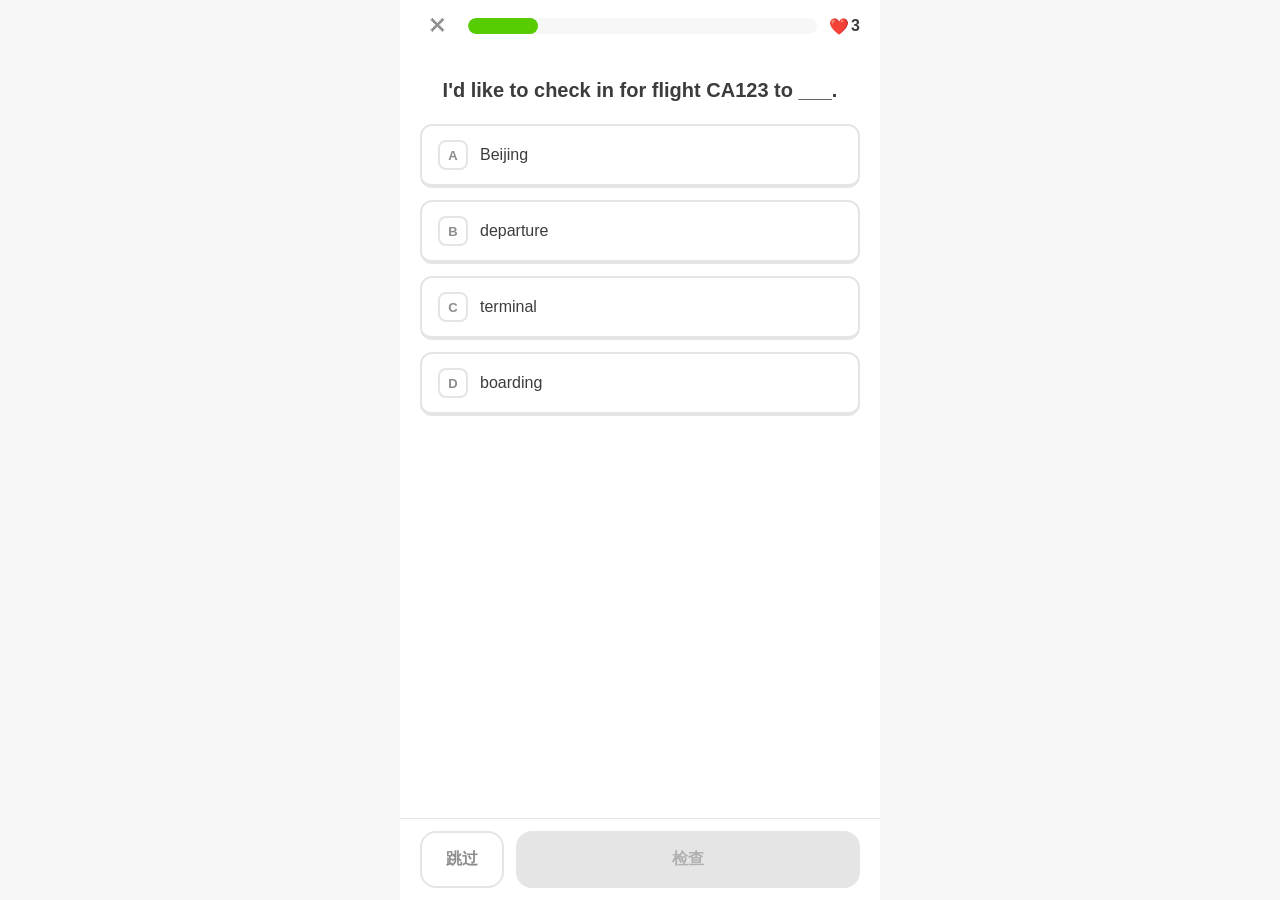
==== commit 06e5bb56: "Add files via upload" ====
--- a/index.html
+++ b/index.html
@@ -1117,6 +1117,168 @@
   line-height: 1.4;
 }
 .ia-tip b { color: var(--green); }
+
+/* ===== 智能纠错解析 — 新增区块 ===== */
+
+/* 错误归因标签 */
+.ia-error-badge {
+  display: flex;
+  align-items: center;
+  gap: 6px;
+  padding: 8px 14px;
+  font-size: 13px;
+  font-weight: 700;
+}
+.ia-badge-icon { font-size: 16px; }
+.ia-badge-label {
+  padding: 2px 10px;
+  border-radius: 12px;
+  font-size: 12px;
+}
+.ia-badge-blue .ia-badge-label { background: #e3f2fd; color: #1565c0; }
+.ia-badge-purple .ia-badge-label { background: #f3e5f5; color: #7b1fa2; }
+.ia-badge-green .ia-badge-label { background: #e8f5e9; color: #2e7d32; }
+.ia-badge-orange .ia-badge-label { background: #fff3e0; color: #e65100; }
+.ia-badge-red .ia-badge-label { background: #ffebee; color: #c62828; }
+.ia-badge-teal .ia-badge-label { background: #e0f2f1; color: #00695c; }
+.ia-badge-pink .ia-badge-label { background: #fce4ec; color: #ad1457; }
+.ia-badge-violet .ia-badge-label { background: #ede7f6; color: #5e35b1; }
+.ia-badge-cyan .ia-badge-label { background: #e0f7fa; color: #00838f; }
+.ia-badge-amber .ia-badge-label { background: #fff8e1; color: #ff8f00; }
+.ia-badge-indigo .ia-badge-label { background: #e8eaf6; color: #283593; }
+.ia-badge-lime .ia-badge-label { background: #f9fbe7; color: #558b2f; }
+.ia-badge-rose .ia-badge-label { background: #fce4ec; color: #be123c; }
+.ia-badge-fuchsia .ia-badge-label { background: #faf5ff; color: #86198f; }
+
+/* 错因分析 */
+.ia-why-wrong {
+  padding: 10px 14px;
+  background: #fff8e1;
+  border-bottom: 1px solid var(--border);
+}
+.ia-why-title {
+  font-size: 13px;
+  font-weight: 800;
+  color: #e65100;
+  margin-bottom: 4px;
+}
+.ia-why-text {
+  font-size: 13px;
+  color: var(--text);
+  line-height: 1.5;
+}
+
+/* 逐项解析 */
+.ia-options-analysis {
+  padding: 10px 14px;
+  background: var(--bg-muted);
+  border-bottom: 1px solid var(--border);
+}
+.ia-options-title {
+  font-size: 13px;
+  font-weight: 800;
+  color: var(--text);
+  margin-bottom: 8px;
+}
+.ia-opt-row {
+  background: var(--bg);
+  border-radius: 8px;
+  padding: 8px 10px;
+  margin-bottom: 6px;
+  border: 1px solid var(--border);
+}
+.ia-opt-row.opt-correct {
+  border-color: var(--green);
+  background: var(--green-light);
+}
+.ia-opt-row.opt-user-wrong {
+  border-color: var(--red);
+  background: var(--red-light);
+}
+.ia-opt-head {
+  display: flex;
+  align-items: center;
+  gap: 8px;
+  margin-bottom: 4px;
+}
+.ia-opt-letter {
+  font-size: 12px;
+  font-weight: 800;
+  color: var(--text-muted);
+  width: 18px;
+  height: 18px;
+  display: flex;
+  align-items: center;
+  justify-content: center;
+  background: var(--bg-muted);
+  border-radius: 50%;
+  flex-shrink: 0;
+}
+.ia-opt-text {
+  font-size: 14px;
+  font-weight: 600;
+  color: var(--text);
+  flex: 1;
+}
+.ia-opt-icon {
+  font-size: 14px;
+  font-weight: 800;
+}
+.opt-correct .ia-opt-icon { color: var(--green); }
+.opt-user-wrong .ia-opt-icon { color: var(--red); }
+.ia-opt-explain {
+  font-size: 12px;
+  color: var(--text-muted);
+  line-height: 1.4;
+  padding-left: 26px;
+}
+
+/* 对比学习 */
+.ia-compare-examples {
+  padding: 10px 14px;
+  background: var(--blue-light);
+  border-top: 1px solid var(--border);
+}
+.ia-compare-ex-title {
+  font-size: 13px;
+  font-weight: 800;
+  color: var(--text);
+  margin-bottom: 8px;
+}
+.ia-compare-ex-item {
+  background: var(--bg);
+  padding: 8px 10px;
+  border-radius: 6px;
+  margin-bottom: 6px;
+}
+.ia-compare-ex-en {
+  font-size: 13px;
+  font-weight: 600;
+  color: var(--text);
+  display: flex;
+  align-items: center;
+  gap: 6px;
+}
+.ia-compare-ex-zh {
+  font-size: 12px;
+  color: var(--text-muted);
+  margin-top: 2px;
+}
+.ia-compare-ex-note {
+  font-size: 11px;
+  color: var(--orange);
+  margin-top: 2px;
+}
+
+/* 学习建议 */
+.ia-study-tip {
+  padding: 10px 14px;
+  background: var(--green-light);
+  border-top: 1px solid var(--border);
+  font-size: 12px;
+  color: var(--text);
+  line-height: 1.4;
+}
 
 /* 答对时也显示简洁注释 */
 .word-annotation.show-correct .ia-word { font-size: 18px; }
@@ -2350,6 +2512,45 @@
 .ia-speak-mini { background: none; border: 1px solid var(--border); border-radius: 50%; width: 22px; height: 22px; cursor: pointer; font-size: 11px; display: inline-flex; align-items: center; justify-content: center; flex-shrink: 0; }
 .ia-tip { padding: 10px 14px; background: var(--bg); font-size: 12px; color: var(--text-muted); border-top: 1px solid var(--border); line-height: 1.4; }
 .ia-tip b { color: var(--green); }
+.ia-error-badge { display: flex; align-items: center; gap: 6px; padding: 8px 14px; font-size: 13px; font-weight: 700; }
+.ia-badge-icon { font-size: 16px; }
+.ia-badge-label { padding: 2px 10px; border-radius: 12px; font-size: 12px; }
+.ia-badge-blue .ia-badge-label { background: rgb(227, 242, 253); color: rgb(21, 101, 192); }
+.ia-badge-purple .ia-badge-label { background: rgb(243, 229, 245); color: rgb(123, 31, 162); }
+.ia-badge-green .ia-badge-label { background: rgb(232, 245, 233); color: rgb(46, 125, 50); }
+.ia-badge-orange .ia-badge-label { background: rgb(255, 243, 224); color: rgb(230, 81, 0); }
+.ia-badge-red .ia-badge-label { background: rgb(255, 235, 238); color: rgb(198, 40, 40); }
+.ia-badge-teal .ia-badge-label { background: rgb(224, 242, 241); color: rgb(0, 105, 92); }
+.ia-badge-pink .ia-badge-label { background: rgb(252, 228, 236); color: rgb(173, 20, 87); }
+.ia-badge-violet .ia-badge-label { background: rgb(237, 231, 246); color: rgb(94, 53, 177); }
+.ia-badge-cyan .ia-badge-label { background: rgb(224, 247, 250); color: rgb(0, 131, 143); }
+.ia-badge-amber .ia-badge-label { background: rgb(255, 248, 225); color: rgb(255, 143, 0); }
+.ia-badge-indigo .ia-badge-label { background: rgb(232, 234, 246); color: rgb(40, 53, 147); }
+.ia-badge-lime .ia-badge-label { background: rgb(249, 251, 231); color: rgb(85, 139, 47); }
+.ia-badge-rose .ia-badge-label { background: rgb(252, 228, 236); color: rgb(190, 18, 60); }
+.ia-badge-fuchsia .ia-badge-label { background: rgb(250, 245, 255); color: rgb(134, 25, 143); }
+.ia-why-wrong { padding: 10px 14px; background: rgb(255, 248, 225); border-bottom: 1px solid var(--border); }
+.ia-why-title { font-size: 13px; font-weight: 800; color: rgb(230, 81, 0); margin-bottom: 4px; }
+.ia-why-text { font-size: 13px; color: var(--text); line-height: 1.5; }
+.ia-options-analysis { padding: 10px 14px; background: var(--bg-muted); border-bottom: 1px solid var(--border); }
+.ia-options-title { font-size: 13px; font-weight: 800; color: var(--text); margin-bottom: 8px; }
+.ia-opt-row { background: var(--bg); border-radius: 8px; padding: 8px 10px; margin-bottom: 6px; border: 1px solid var(--border); }
+.ia-opt-row.opt-correct { border-color: var(--green); background: var(--green-light); }
+.ia-opt-row.opt-user-wrong { border-color: var(--red); background: var(--red-light); }
+.ia-opt-head { display: flex; align-items: center; gap: 8px; margin-bottom: 4px; }
+.ia-opt-letter { font-size: 12px; font-weight: 800; color: var(--text-muted); width: 18px; height: 18px; display: flex; align-items: center; justify-content: center; background: var(--bg-muted); border-radius: 50%; flex-shrink: 0; }
+.ia-opt-text { font-size: 14px; font-weight: 600; color: var(--text); flex: 1 1 0%; }
+.ia-opt-icon { font-size: 14px; font-weight: 800; }
+.opt-correct .ia-opt-icon { color: var(--green); }
+.opt-user-wrong .ia-opt-icon { color: var(--red); }
+.ia-opt-explain { font-size: 12px; color: var(--text-muted); line-height: 1.4; padding-left: 26px; }
+.ia-compare-examples { padding: 10px 14px; background: var(--blue-light); border-top: 1px solid var(--border); }
+.ia-compare-ex-title { font-size: 13px; font-weight: 800; color: var(--text); margin-bottom: 8px; }
+.ia-compare-ex-item { background: var(--bg); padding: 8px 10px; border-radius: 6px; margin-bottom: 6px; }
+.ia-compare-ex-en { font-size: 13px; font-weight: 600; color: var(--text); display: flex; align-items: center; gap: 6px; }
+.ia-compare-ex-zh { font-size: 12px; color: var(--text-muted); margin-top: 2px; }
+.ia-compare-ex-note { font-size: 11px; color: var(--orange); margin-top: 2px; }
+.ia-study-tip { padding: 10px 14px; background: var(--green-light); border-top: 1px solid var(--border); font-size: 12px; color: var(--text); line-height: 1.4; }
 .word-annotation.show-correct .ia-word { font-size: 18px; }
 .word-annotation.show-correct .ia-ex-en { font-size: 13px; }
 .grammar-panel { margin: 0px 20px; animation: 0.3s ease 0s 1 normal none running fadeIn; }
@@ -2898,7 +3099,7 @@
         </div>
       </div>
 
-      <div class="question-area" id="question-area"><div class="question-prompt">I'd like to check in for flight CA123 to ___.</div><div class="option-list"><div class="option-card"><span class="option-letter">A</span><span class="option-text">Beijing</span></div><div class="option-card"><span class="option-letter">B</span><span class="option-text">boarding</span></div><div class="option-card"><span class="option-letter">C</span><span class="option-text">departure</span></div><div class="option-card"><span class="option-letter">D</span><span class="option-text">terminal</span></div></div></div>
+      <div class="question-area" id="question-area"><div class="question-prompt">I'd like to check in for flight CA123 to ___.</div><div class="option-list"><div class="option-card"><span class="option-letter">A</span><span class="option-text">Beijing</span></div><div class="option-card"><span class="option-letter">B</span><span class="option-text">departure</span></div><div class="option-card"><span class="option-letter">C</span><span class="option-text">terminal</span></div><div class="option-card"><span class="option-letter">D</span><span class="option-text">boarding</span></div></div></div>
 
       <!-- 语法解析面板 -->
       <div class="grammar-panel" id="grammar-panel" style="display:none;"></div>
@@ -3093,8 +3294,8 @@
       });
     }
   </script>
-  <script src="[data-uri]"></script>
-  <script src="[data-uri]"></script>
+  <script src="[data-uri]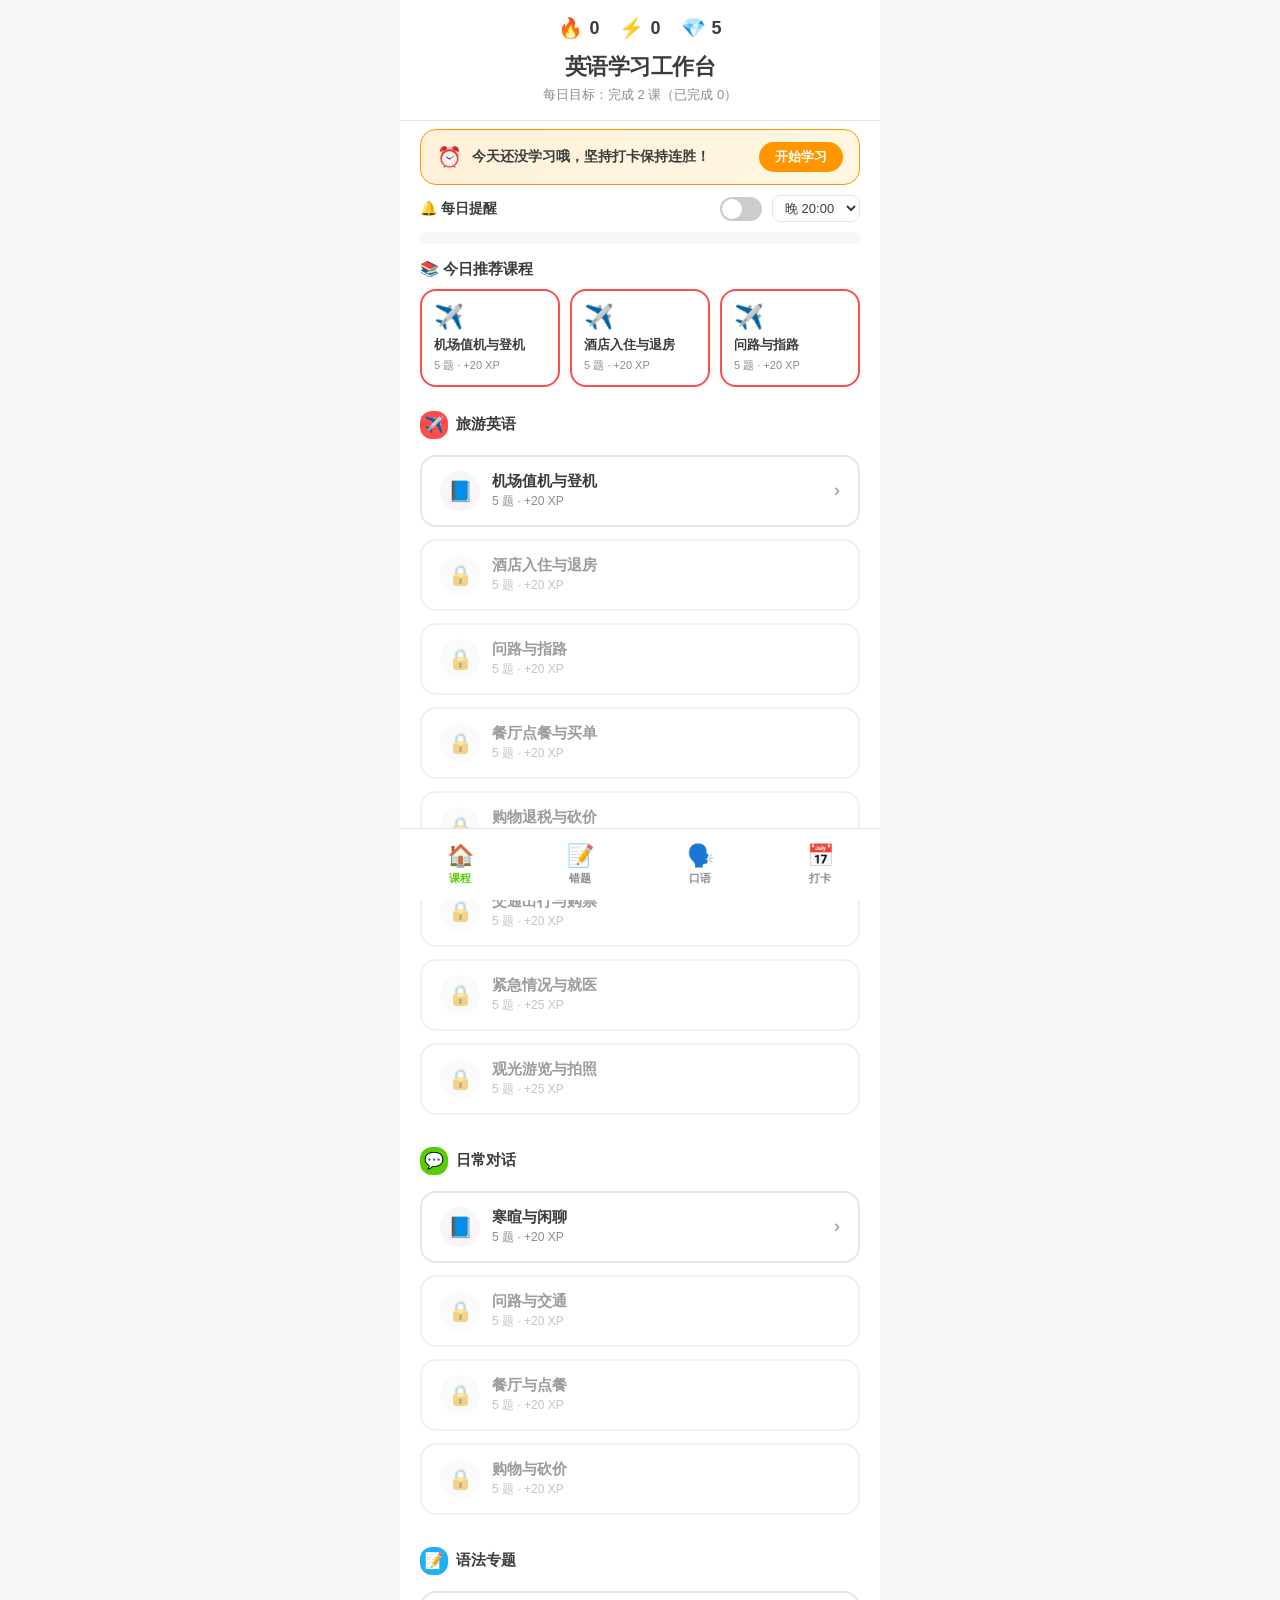
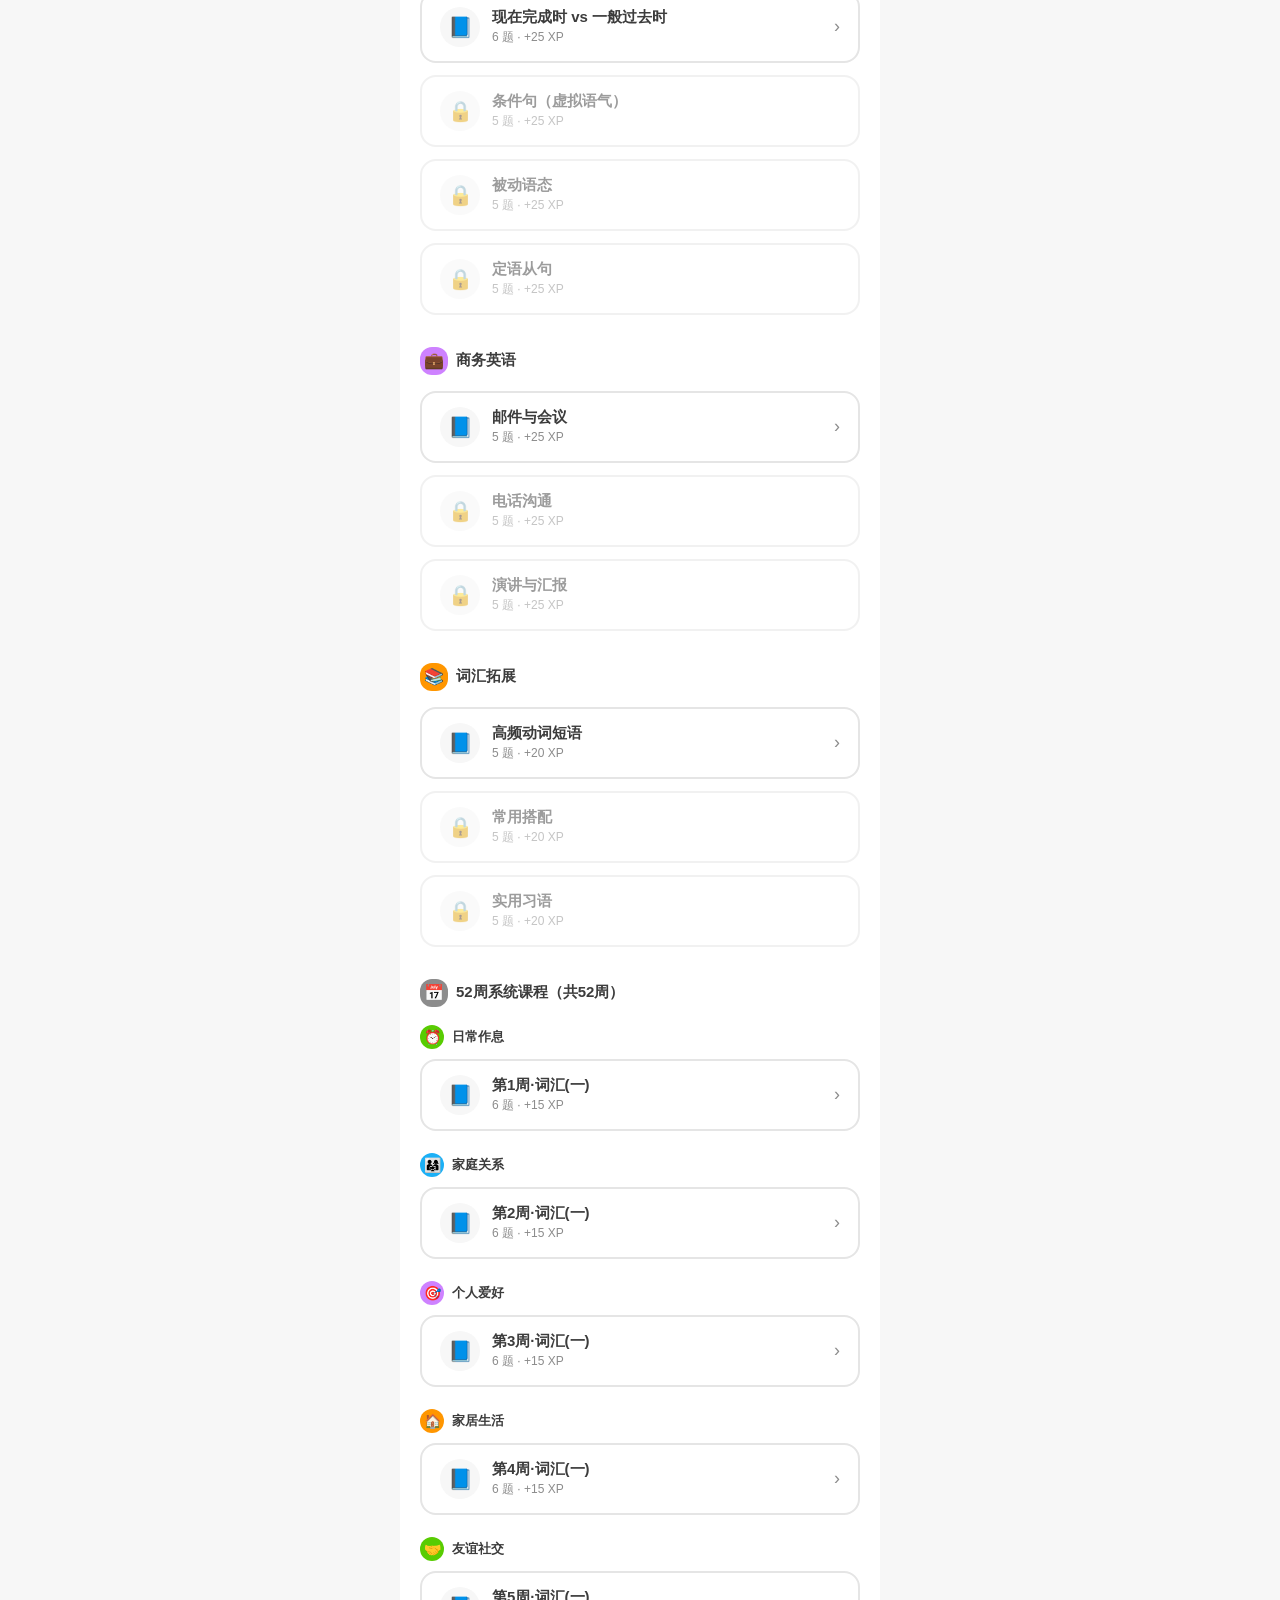
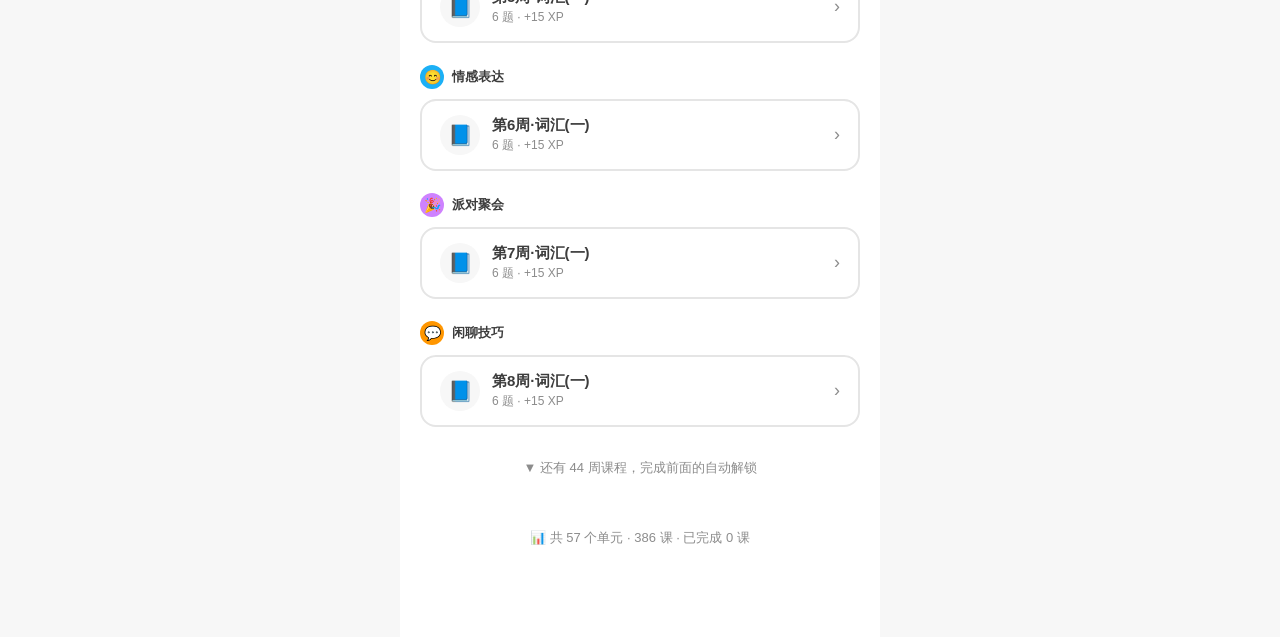
==== commit e55037b6: "Add files via upload" ====
--- a/index.html
+++ b/index.html
@@ -304,6 +304,33 @@
   align-self: center;
 }
 
+/* 提示按钮（审题时不自动显示答案） */
+.hint-wrap {
+  display: flex;
+  flex-direction: column;
+  align-items: center;
+  gap: 6px;
+  margin-top: 4px;
+}
+.hint-toggle-btn {
+  font-size: 13px;
+  color: var(--text-muted);
+  background: none;
+  border: 1px dashed var(--border);
+  border-radius: 20px;
+  padding: 4px 16px;
+  cursor: pointer;
+  transition: all 0.2s;
+}
+.hint-toggle-btn:active {
+  transform: scale(0.96);
+  border-color: var(--blue);
+  color: var(--blue);
+}
+.question-hint.hint-hidden {
+  display: none;
+}
+
 /* 听力题 */
 .listen-box {
   text-align: center;
@@ -1358,13 +1385,13 @@
   display: flex;
   flex-direction: column;
   gap: 10px;
+  contain: layout style;
 }
 .error-item {
   padding: 12px 14px;
   background: var(--bg-muted);
   border-radius: var(--radius-sm);
   border-left: 3px solid var(--border);
-  transition: border-color 0.15s;
 }
 .error-item.due {
   border-left-color: var(--red);
@@ -1392,6 +1419,14 @@
   padding: 40px 20px;
 }
 .error-empty p { margin-top: 8px; font-size: 16px; font-weight: 700; }
+.error-more-hint {
+  text-align: center;
+  padding: 12px;
+  font-size: 12px;
+  color: var(--text-muted);
+  background: var(--bg-muted);
+  border-radius: var(--radius-sm);
+}
 
 /* ===== 口语练习 ===== */
 .speaking-intro {
@@ -1556,756 +1591,7 @@
   }
 }
 </style>
-<style data-trae-edit-ui="true" id="trae-previewer-tools-styles">:root {
-  --trae-layer-image-download: 89990;
-  --trae-layer-browser-inspect-overlay: 90000;
-  --trae-layer-browser-inspect-highlight: 90010;
-  --trae-layer-browser-inspect-action: 90020;
-  --trae-layer-text-selection-action: 90030;
-  --trae-layer-edit-tooltip: 100095;
-}
-:root,
-[data-trae-theme='dark'] {
-  --trae-bg-base-default: #171717;
-  --trae-bg-menu: #222427;
-  --trae-bg-overlay-l1: rgba(255, 255, 255, 0.04);
-  --trae-bg-overlay-l2: rgba(255, 255, 255, 0.08);
-  --trae-bg-overlay-l3: rgba(255, 255, 255, 0.12);
-  --trae-bg-overlay-l4: rgba(255, 255, 255, 0.16);
-  --trae-bg-invert: #f5f9fe;
-  --trae-bg-invert-hover: #e8ecf0;
-  --trae-bg-invert-active: #dce0e4;
-  --trae-bg-invert-disabled: rgba(224, 226, 242, 0.12);
-  --bg-bg-brand-disabled: rgba(75, 63, 227, 0.35);
-  --bg-bg-brand-popup: rgba(106, 111, 255, 0.15);
-  --trae-border-l1: #e0e2f217;
-  --trae-border-l2: rgba(255, 255, 255, 0.12);
-  --trae-border-l3: rgba(255, 255, 255, 0.08);
-  --trae-border-neutral-l3: rgba(229, 229, 229, 0.20);
-  --trae-border-brand: #6a6fff;
-  --trae-text-default: #f5f9fe;
-  --trae-text-default-hover: #f5f9fe;
-  --trae-text-default-active: #f5f9fe;
-  --trae-text-secondary: rgba(245, 249, 254, 0.5);
-  --trae-text-tertiary: rgba(245, 249, 254, 0.4);
-  --trae-text-disabled: #666b75;
-  --trae-text-onaccent: #222427;
-  --trae-icon-default: #f5f9fe;
-  --trae-icon-secondary: rgba(245, 249, 254, 0.5);
-  --trae-icon-brand: #6a6fff;
-  --icon-icon-brand: var(--trae-icon-brand);
-  --trae-icon-onaccent: #222427;
-  --trae-status-success: #22c55e;
-  --trae-status-primary: #3b82f6;
-  --trae-status-primary-default: #387bff;
-  --trae-status-primary-surface-l1: rgba(53, 121, 255, 0.18);
-  --trae-status-success-default: #33c192;
-  --trae-status-success-surface-l1: rgba(0, 165, 110, 0.18);
-  --trae-status-error-default: #f65a5a;
-  --trae-status-error-surface-l1: rgba(246, 70, 70, 0.18);
-  --trae-annotation-marker-bg: #4b3fe3;
-  --trae-annotation-marker-text: #ffffff;
-  --trae-annotation-region-border: var(--trae-status-primary-default);
-  --trae-region-outside-mask-bg: rgba(0, 0, 0, 0.32);
-  --trae-panel-shadow: 0px 6px 24px -1px rgba(0, 0, 0, 0.16);
-  --trae-floating-shadow: 0px 2px 8px 0px rgba(0, 0, 0, 0.2);
-  --trae-shadow-elevation-50: 0 1px 2px -1px rgba(0, 0, 0, 0.45);
-  --text-text-default: var(--trae-text-default);
-  --text-text-onaccent: var(--trae-text-onaccent);
-  --bg-bg-menu: var(--trae-bg-menu);
-  --bg-bg-white: var(--trae-bg-menu);
-  --bg-bg-invert: var(--trae-bg-invert);
-  --bg-bg-invert-disabled: var(--trae-bg-invert-disabled);
-  --bg-bg-overlay-l1: var(--trae-bg-overlay-l1);
-  --bg-bg-overlay-l2: var(--trae-bg-overlay-l2);
-  --bg-bg-overlay-l3: var(--trae-bg-overlay-l3);
-  --border-border-neutral-l1: var(--trae-border-l1);
-  --border-border-brand: var(--trae-border-brand);
-  --border-border-brand-half: rgba(106, 111, 255, 0.4);
-  --status-error-default: var(--trae-status-error-default);
-  --status-error-surface-l1: var(--trae-status-error-surface-l1);
-  --radius-radius-md-12: 12px;
-  --spacers-spacer-0: 0;
-  --spacers-spacer-6: 6px;
-}
-
-[data-trae-theme='light'] {
-  --trae-bg-base-default: #fafafa;
-  --trae-bg-menu: #ffffff;
-  --trae-bg-overlay-l1: rgba(0, 0, 0, 0.04);
-  --trae-bg-overlay-l2: rgba(0, 0, 0, 0.06);
-  --trae-bg-overlay-l3: rgba(0, 0, 0, 0.08);
-  --trae-bg-overlay-l4: rgba(0, 0, 0, 0.12);
-  --trae-bg-invert: #1f2328;
-  --trae-bg-invert-hover: #32383f;
-  --trae-bg-invert-active: #444d56;
-  --trae-bg-invert-disabled: rgba(115, 115, 115, 0.20);
-  --bg-bg-brand-disabled: rgba(75, 63, 227, 0.22);
-  --bg-bg-brand-popup: rgba(170, 183, 255, 0.36);
-  --trae-border-l1: rgba(0, 0, 0, 0.1);
-  --trae-border-l2: rgba(0, 0, 0, 0.12);
-  --trae-border-l3: rgba(0, 0, 0, 0.08);
-  --trae-border-neutral-l3: rgba(115, 115, 115, 0.36);
-  --trae-border-brand: #4b3fe3;
-  --trae-text-default: #1f2328;
-  --trae-text-default-hover: #111214;
-  --trae-text-default-active: #111214;
-  --trae-text-secondary: rgba(31, 35, 40, 0.5);
-  --trae-text-tertiary: rgba(31, 35, 40, 0.4);
-  --trae-text-disabled: #a1a1a1;
-  --trae-text-onaccent: #ffffff;
-  --trae-icon-default: #1f2328;
-  --trae-icon-secondary: rgba(31, 35, 40, 0.5);
-  --trae-icon-brand: #4b3fe3;
-  --icon-icon-brand: var(--trae-icon-brand);
-  --trae-icon-onaccent: #ffffff;
-  --trae-status-success: #22c55e;
-  --trae-status-primary: #3b82f6;
-  --trae-status-primary-default: #2f74ff;
-  --trae-status-primary-surface-l1: rgba(47, 116, 255, 0.12);
-  --trae-status-success-default: #15a877;
-  --trae-status-success-surface-l1: rgba(64, 176, 139, 0.12);
-  --trae-status-error-default: #e8463a;
-  --trae-status-error-surface-l1: rgba(232, 70, 58, 0.12);
-  --trae-annotation-marker-bg: #4b3fe3;
-  --trae-annotation-marker-text: #ffffff;
-  --trae-annotation-region-border: var(--trae-status-primary-default);
-  --trae-region-outside-mask-bg: rgba(0, 0, 0, 0.18);
-  --trae-panel-shadow: 0px 6px 24px -1px rgba(24, 24, 24, 0.06);
-  --trae-floating-shadow: 0px 2px 8px 0px rgba(24, 24, 24, 0.2);
-  --trae-shadow-elevation-50: 0 1px 2px -1px rgba(24, 24, 24, 0.08);
-  --text-text-default: var(--trae-text-default);
-  --text-text-onaccent: var(--trae-text-onaccent);
-  --bg-bg-menu: var(--trae-bg-menu);
-  --bg-bg-white: var(--trae-bg-menu);
-  --bg-bg-invert: var(--trae-bg-invert);
-  --bg-bg-invert-disabled: var(--trae-bg-invert-disabled);
-  --bg-bg-overlay-l1: var(--trae-bg-overlay-l1);
-  --bg-bg-overlay-l2: var(--trae-bg-overlay-l2);
-  --bg-bg-overlay-l3: var(--trae-bg-overlay-l3);
-  --border-border-neutral-l1: var(--trae-border-l1);
-  --border-border-brand: var(--trae-border-brand);
-  --border-border-brand-half: rgba(75, 63, 227, 0.4);
-  --status-error-default: var(--trae-status-error-default);
-  --status-error-surface-l1: var(--trae-status-error-surface-l1);
-  --radius-radius-md-12: 12px;
-  --spacers-spacer-0: 0;
-  --spacers-spacer-6: 6px;
-}
-
-@keyframes trae-spin {
-  to {
-    transform: rotate(360deg);
-  }
-}
-
-@keyframes trae-edit-bar-enter {
-  from {
-    opacity: 0;
-    transform: translateY(-4px) scale(0.98);
-  }
-
-  to {
-    opacity: 1;
-    transform: translateY(0) scale(1);
-  }
-}
-
-@keyframes trae-edit-bar-leave {
-  from {
-    opacity: 1;
-    transform: translateY(0) scale(1);
-  }
-
-  to {
-    opacity: 0;
-    transform: translateY(-4px) scale(0.98);
-  }
-}
-
-@keyframes trae-edit-panel-leave {
-  from {
-    opacity: 1;
-    transform: translateY(0) scale(1);
-  }
-
-  to {
-    opacity: 0;
-    transform: translateY(-4px) scale(0.98);
-  }
-}
-
-.trae-edit-mode-active:not(.trae-edit-mode-dragging) body *:not([data-trae-edit-ui]):not([data-trae-edit-ui] *) {
-  transition: none !important;
-  animation-play-state: paused !important;
-}
-
-.trae-edit-mode-reorder-hit-test [data-trae-edit-ui]:not(.trae-edit-pointer-shield):not(.trae-edit-panel),
-.trae-edit-mode-reorder-hit-test [data-trae-edit-ui]:not(.trae-edit-pointer-shield):not(.trae-edit-panel) * {
-  pointer-events: none !important;
-}
-
-.trae-browser-inspect-overlay {
-  position: fixed;
-  top: 0;
-  left: 0;
-  width: 100%;
-  height: 100%;
-  z-index: var(--trae-layer-browser-inspect-overlay);
-  pointer-events: auto;
-  background: transparent;
-}
-
-.trae-browser-inspect-highlight-box {
-  position: absolute;
-  top: 0;
-  left: 0;
-  z-index: var(--trae-layer-browser-inspect-highlight);
-  display: none;
-}
-
-.trae-browser-inspect-highlight-tag {
-  position: absolute;
-  left: 0px;
-  top: 0px;
-  height: 18px;
-  padding: 0 6px;
-  box-sizing: border-box;
-  border-radius: 4px;
-  background-color: var(--trae-status-success-default);
-  color: var(--trae-text-onaccent);
-  font-size: 12px;
-  font-weight: 400;
-  display: none;
-  align-items: center;
-  z-index: var(--trae-layer-browser-inspect-action);
-}
-
-.trae-browser-inspect-highlight-box-show {
-  display: flex;
-}
-
-.trae-browser-inspect-highlight-tag.trae-browser-inspect-highlight-box-show {
-  display: none;
-}
-
-.trae-browser-inspect-select-button.trae-browser-inspect-highlight-box-show {
-  display: block !important;
-}
-
-.trae-browser-inspect-select-button {
-  position: absolute;
-  top: 0;
-  left: 0;
-  display: none;
-  z-index: var(--trae-layer-browser-inspect-action);
-}
-
-.trae-browser-inspect-select-highlight-box {
-  background: transparent !important;
-}
-
-.trae-browser-inspect-select-highlight-box .trae-browser-inspect-highlight-tag {
-  background-color: var(--trae-status-success-default);
-}
-
-.trae-add-to-chat-card {
-  display: block;
-  overflow: hidden;
-  background: var(--trae-bg-menu);
-  border: 1px solid var(--trae-border-l1);
-  border-radius: 8px;
-  box-shadow: var(--trae-floating-shadow);
-  transition:
-    width 0.25s cubic-bezier(0.4, 0, 0.2, 1),
-    height 0.25s cubic-bezier(0.4, 0, 0.2, 1);
-}
-
-.trae-add-to-chat-content {
-  position: relative;
-  width: max-content;
-}
-
-.trae-fade-exit {
-  opacity: 0;
-  transition: opacity 0.15s ease-out;
-}
-
-.trae-fade-enter {
-  opacity: 1;
-  transition: opacity 0.2s ease-in;
-}
-
-.trae-buttons-view {
-  display: flex;
-  align-items: center;
-  gap: 6px;
-  padding: 4px;
-  background: transparent;
-}
-
-.trae-action-button {
-  display: inline-flex;
-  align-items: center;
-  gap: 4px;
-  padding: 4px 8px;
-  background: transparent;
-  border: none;
-  border-radius: 4px;
-  cursor: pointer;
-  transform: none !important;
-  transition: none !important;
-  animation: none !important;
-}
-
-.trae-action-button:hover {
-  background: var(--trae-bg-overlay-l2);
-}
-
-.trae-action-button:active {
-  background: var(--trae-bg-overlay-l3);
-}
-
-.trae-action-button:focus-visible {
-  outline: 2px solid var(--trae-status-primary);
-  outline-offset: 1px;
-}
-
-.trae-action-button-icon {
-  display: flex;
-  align-items: center;
-  justify-content: center;
-  width: 16px;
-  height: 16px;
-  color: var(--trae-icon-default);
-  flex-shrink: 0;
-}
-
-.trae-action-button-title {
-  font-family: -apple-system, BlinkMacSystemFont, 'Segoe UI', Roboto, sans-serif;
-  font-size: 11px;
-  font-weight: 500;
-  line-height: 16px;
-  color: var(--trae-text-default);
-  white-space: nowrap;
-}
-
-.trae-edit-toolbar-button-active {
-  background: var(--bg-bg-brand-disabled, rgba(75, 63, 227, 0.22)) !important;
-  color: var(--icon-icon-brand, #4b3fe3) !important;
-  font-weight: bold !important;
-}
-
-.trae-edit-toolbar-button-active:hover {
-  background: var(--bg-bg-brand-popup, rgba(170, 183, 255, 0.36)) !important;
-}
-
-.trae-edit-toolbar button[data-action='alignment-dropdown']:hover,
-.trae-edit-toolbar button[data-action='text-align-dropdown']:hover,
-.trae-edit-toolbar button[data-action='font-decrease']:hover,
-.trae-edit-toolbar button[data-action='font-increase']:hover,
-.trae-edit-toolbar button[data-action^='align-']:hover {
-  border-radius: 8px;
-  background: var(--bg-bg-overlay-l1, rgba(115, 115, 115, 0.08)) !important;
-}
-
-.trae-edit-toolbar button[data-action='alignment-dropdown']:active,
-.trae-edit-toolbar button[data-action='text-align-dropdown']:active,
-.trae-edit-toolbar button[data-action='font-decrease']:active,
-.trae-edit-toolbar button[data-action='font-increase']:active,
-.trae-edit-toolbar button[data-action^='align-']:active {
-  border-radius: 8px;
-  background: var(--bg-bg-overlay-l2, rgba(115, 115, 115, 0.12)) !important;
-}
-
-.trae-comment-input {
-  background: transparent;
-  color: var(--trae-text-default);
-  caret-color: var(--trae-text-default);
-}
-
-.trae-comment-input::placeholder {
-  color: var(--trae-text-tertiary);
-}
-
-.trae-point-edit-bar,
-.trae-point-comment-input-bar,
-.trae-comment-only-panel {
-  transform-origin: top center;
-  will-change: opacity, transform;
-}
-
-.trae-edit-panel:not(.trae-edit-panel-leave) {
-  pointer-events: auto !important;
-}
-
-.trae-edit-bar-enter {
-  animation: trae-edit-bar-enter var(--transition-normal, 0.18s cubic-bezier(0.2, 0, 0, 1)) both;
-}
-
-.trae-edit-bar-leave {
-  pointer-events: none;
-  animation: trae-edit-bar-leave var(--transition-fast, 0.14s ease) both;
-}
-
-.trae-edit-panel-leave {
-  pointer-events: none;
-  animation: trae-edit-panel-leave var(--transition-fast, 0.14s ease) both;
-}
-
-.trae-edit-panel [data-trae-tooltip] {
-  position: relative;
-}
-
-.trae-edit-panel [data-trae-tooltip]::after {
-  content: attr(data-trae-tooltip);
-  position: absolute;
-  left: 50%;
-  bottom: calc(100% + 8px);
-  z-index: var(--trae-layer-edit-tooltip);
-  padding: 6px 10px;
-  border-radius: 6px;
-  background: var(--trae-bg-invert, var(--bg-bg-invert));
-  color: var(--trae-text-onaccent, var(--text-text-onaccent));
-  box-shadow: var(--trae-floating-shadow);
-  font-family: -apple-system, BlinkMacSystemFont, 'SF Pro Text', 'PingFang SC', sans-serif;
-  font-size: 11px;
-  font-weight: 500;
-  line-height: 16px;
-  letter-spacing: 0.039px;
-  white-space: nowrap;
-  pointer-events: none;
-  box-sizing: border-box;
-  opacity: 0;
-  transform: translateX(-50%);
-  visibility: hidden;
-}
-
-.trae-edit-panel [data-trae-tooltip]::before {
-  content: '';
-  position: absolute;
-  left: 50%;
-  bottom: calc(100% + 5px);
-  z-index: var(--trae-layer-edit-tooltip);
-  width: 8px;
-  height: 4px;
-  background: var(--trae-bg-invert, var(--bg-bg-invert));
-  clip-path: polygon(0 0, 100% 0, 50% 100%);
-  transform: translateX(-50%);
-  pointer-events: none;
-  opacity: 0;
-  visibility: hidden;
-}
-
-.trae-edit-panel [data-trae-tooltip]:hover::after,
-.trae-edit-panel [data-trae-tooltip]:focus-visible::after,
-.trae-edit-panel [data-trae-tooltip]:hover::before,
-.trae-edit-panel [data-trae-tooltip]:focus-visible::before {
-  opacity: 1;
-  visibility: visible;
-}
-
-.trae-comment-btn {
-  justify-content: center;
-  cursor: pointer;
-  transition: background-color 0.15s ease;
-}
-
-.trae-comment-btn:disabled {
-  cursor: not-allowed;
-}
-
-.trae-comment-btn:focus-visible {
-  outline: 2px solid var(--trae-status-primary);
-  outline-offset: 1px;
-}
-
-.trae-comment-btn-primary {
-  background: var(--trae-bg-invert);
-  color: var(--trae-text-onaccent);
-}
-
-.trae-comment-btn-primary:hover:not(:disabled) {
-  background: var(--trae-bg-invert-hover);
-}
-
-.trae-comment-btn-primary:active:not(:disabled) {
-  background: var(--trae-bg-invert-active);
-}
-
-.trae-comment-btn-primary:disabled {
-  background: var(--trae-bg-invert-disabled);
-  color: var(--trae-text-disabled);
-}
-
-.trae-comment-btn-secondary {
-  background: var(--trae-bg-overlay-l2);
-  color: var(--trae-text-default);
-}
-
-.trae-comment-btn-secondary:hover:not(:disabled) {
-  background: var(--trae-bg-overlay-l3);
-}
-
-.trae-comment-btn-secondary:active:not(:disabled) {
-  background: var(--trae-bg-overlay-l4);
-}
-
-.trae-comment-btn-secondary:disabled {
-  background: var(--trae-bg-overlay-l2);
-  color: var(--trae-text-disabled);
-}
-
-.trae-comment-btn-text {
-  background: transparent;
-  color: var(--trae-text-default);
-}
-
-.trae-comment-btn-text:hover:not(:disabled) {
-  border-radius: 8px;
-  background: var(--bg-bg-overlay-l1, var(--trae-bg-overlay-l1));
-  color: var(--trae-text-default-hover);
-}
-
-.trae-comment-btn-text:active:not(:disabled) {
-  border-radius: 8px;
-  background: var(--trae-bg-overlay-l2);
-  color: var(--trae-text-default-active);
-}
-
-.trae-comment-btn-text:disabled {
-  background: transparent;
-  color: var(--trae-text-disabled);
-}
-
-.trae-marking-btn {
-  justify-content: center;
-}
-
-.trae-marking-btn:hover:not(:disabled) {
-  background: var(--trae-bg-overlay-l1) !important;
-}
-
-.trae-marking-btn-active {
-  background: var(--bg-bg-brand-disabled, rgba(75, 63, 227, 0.22)) !important;
-  color: var(--icon-icon-brand, var(--trae-icon-brand)) !important;
-}
-
-.trae-marking-btn-active:hover {
-  background: var(--bg-bg-brand-popup, rgba(170, 183, 255, 0.36)) !important;
-  color: var(--icon-icon-brand, var(--trae-icon-brand)) !important;
-}
-
-.trae-marking-btn:active:not(:disabled) {
-  background: var(--trae-bg-overlay-l2) !important;
-}
-
-.trae-marking-btn:disabled {
-  color: var(--trae-text-disabled) !important;
-  cursor: not-allowed !important;
-}
-
-.trae-action-button-shortcut {
-  display: flex;
-  align-items: center;
-  gap: 2px;
-  color: var(--trae-icon-secondary);
-  flex-shrink: 0;
-}
-
-.trae-shortcut-container {
-  display: flex;
-  align-items: center;
-  gap: 2px;
-}
-
-.trae-shortcut-key {
-  font-family: -apple-system, BlinkMacSystemFont, 'Segoe UI', Roboto, sans-serif;
-  font-size: 11px;
-  font-weight: 500;
-  line-height: 12px;
-  color: var(--trae-icon-secondary);
-}
-
-.trae-add-to-chat-divider {
-  width: 2px;
-  height: 12px;
-  padding: 0 6px;
-  box-sizing: content-box;
-  background-clip: content-box;
-  background-color: var(--trae-border-l2);
-  flex-shrink: 0;
-}
-
-.trae-editor-view {
-  display: flex;
-  flex-direction: column;
-  width: 320px;
-  padding: 8px;
-  background: transparent;
-}
-
-.trae-editor-text-container {
-  display: flex;
-  align-items: center;
-  padding: 8px;
-  background: var(--trae-bg-overlay-l1);
-  border: 1px solid var(--trae-border-l3);
-  border-radius: 4px;
-  gap: 8px;
-}
-
-.trae-editor-textarea {
-  flex: 1;
-  padding: 0 2px;
-  border: none;
-  background: transparent;
-  font-family: -apple-system, BlinkMacSystemFont, 'Segoe UI', Roboto, sans-serif;
-  font-size: 13px;
-  font-weight: 400;
-  line-height: 20px;
-  color: var(--trae-text-default);
-  resize: none;
-  outline: none;
-  overflow-y: auto;
-  max-height: 140px;
-}
-
-.trae-editor-textarea::placeholder {
-  color: var(--trae-text-tertiary);
-}
-
-.trae-editor-action-bar {
-  display: flex;
-  align-items: center;
-  justify-content: flex-end;
-  gap: 4px;
-  max-height: 0;
-  opacity: 0;
-  overflow: hidden;
-  transition:
-    max-height 0.2s ease-out,
-    opacity 0.2s ease-out,
-    margin-top 0.2s ease-out;
-}
-
-.trae-editor-action-bar-visible {
-  max-height: 32px;
-  opacity: 1;
-  margin-top: 8px;
-}
-
-.trae-editor-cancel-button {
-  display: flex;
-  align-items: center;
-  justify-content: center;
-  height: 24px;
-  padding: 0 4px;
-  background: var(--trae-bg-overlay-l2);
-  border: none;
-  border-radius: 4px;
-  cursor: pointer;
-  transition: background-color 0.15s ease;
-}
-
-.trae-editor-cancel-button:hover {
-  background: var(--trae-bg-overlay-l3);
-}
-
-.trae-editor-cancel-button:active {
-  background: var(--trae-bg-overlay-l3);
-}
-
-.trae-editor-cancel-button:focus-visible {
-  outline: 2px solid var(--trae-status-primary);
-  outline-offset: 1px;
-}
-
-.trae-editor-cancel-text {
-  font-family: -apple-system, BlinkMacSystemFont, 'Segoe UI', Roboto, sans-serif;
-  font-size: 11px;
-  font-weight: 500;
-  line-height: 16px;
-  color: var(--trae-text-default);
-  white-space: nowrap;
-  padding: 0 4px;
-}
-
-.trae-editor-submit-button {
-  display: flex;
-  align-items: center;
-  justify-content: center;
-  height: 24px;
-  padding: 0 8px;
-  background: var(--trae-bg-invert);
-  border: none;
-  border-radius: 4px;
-  cursor: pointer;
-  transition: background-color 0.15s ease;
-}
-
-.trae-editor-submit-button:hover {
-  background: var(--trae-bg-invert-hover);
-}
-
-.trae-editor-submit-button:active {
-  background: var(--trae-bg-invert-active);
-}
-
-.trae-editor-submit-button:focus-visible {
-  outline: 2px solid var(--trae-status-primary);
-  outline-offset: 1px;
-}
-
-.trae-editor-submit-text {
-  font-family: -apple-system, BlinkMacSystemFont, 'Segoe UI', Roboto, sans-serif;
-  font-size: 11px;
-  font-weight: 500;
-  line-height: 16px;
-  color: var(--trae-text-onaccent);
-  white-space: nowrap;
-  padding: 0 4px;
-}
-
-.trae-editor-submit-icon {
-  display: flex;
-  align-items: center;
-  justify-content: center;
-  width: 12px;
-  height: 12px;
-  color: var(--trae-icon-onaccent);
-  flex-shrink: 0;
-}
-
-.trae-success-view {
-  display: flex;
-  align-items: center;
-  justify-content: center;
-  gap: 6px;
-  padding: 0 12px;
-  height: 32px;
-  white-space: nowrap;
-}
-
-.trae-success-icon {
-  display: flex;
-  align-items: center;
-  justify-content: center;
-  width: 16px;
-  height: 16px;
-  color: var(--trae-status-success);
-  flex-shrink: 0;
-}
-
-.trae-success-text {
-  font-family: -apple-system, BlinkMacSystemFont, 'Segoe UI', Roboto, sans-serif;
-  font-size: 12px;
-  font-weight: 400;
-  line-height: 18px;
-  color: var(--trae-text-default);
-  user-select: none;
-}
-</style><style data-trae-pptx-captured-css="true">* { margin: 0px; padding: 0px; box-sizing: border-box; -webkit-tap-highlight-color: transparent; }
+<style data-trae-pptx-captured-css="true">* { margin: 0px; padding: 0px; box-sizing: border-box; -webkit-tap-highlight-color: transparent; }
 :root { --green: #58cc02; --green-dark: #4caf00; --green-light: #d7ffb8; --blue: #1cb0f6; --blue-light: #ddf4ff; --purple: #ce82ff; --purple-light: #f5e6ff; --orange: #ff9600; --orange-light: #fff0d9; --red: #ff4b4b; --red-light: #ffe4e4; --gold: #ffc800; --bg: #ffffff; --bg-muted: #f7f7f7; --text: #3c3c3c; --text-muted: #8c8c8c; --border: #e5e5e5; --shadow: 0 2px 0 rgba(0,0,0,0.08); --radius: 16px; --radius-sm: 12px; --radius-full: 999px; --font: -apple-system, BlinkMacSystemFont, "SF Pro Display", "Helvetica Neue", "PingFang SC", "Noto Sans CJK SC", sans-serif; --safe-top: env(safe-area-inset-top, 0px); --safe-bottom: env(safe-area-inset-bottom, 0px); }
 html, body { height: 100%; font-family: var(--font); color: var(--text); background: var(--bg-muted); overscroll-behavior: none; user-select: none; }
 #app { max-width: 480px; margin: 0px auto; min-height: 100vh; background: var(--bg); position: relative; }
@@ -2343,6 +1629,10 @@
 .question-area { flex: 1 1 0%; padding: 24px 20px; display: flex; flex-direction: column; gap: 20px; overflow-y: auto; }
 .question-prompt { font-size: 20px; font-weight: 800; text-align: center; line-height: 1.4; }
 .question-hint { font-size: 13px; color: var(--text-muted); text-align: center; background: var(--bg-muted); border-radius: var(--radius-sm); padding: 8px 14px; align-self: center; }
+.hint-wrap { display: flex; flex-direction: column; align-items: center; gap: 6px; margin-top: 4px; }
+.hint-toggle-btn { font-size: 13px; color: var(--text-muted); background: none; border: 1px dashed var(--border); border-radius: 20px; padding: 4px 16px; cursor: pointer; transition: 0.2s; }
+.hint-toggle-btn:active { transform: scale(0.96); border-color: var(--blue); color: var(--blue); }
+.question-hint.hint-hidden { display: none; }
 .listen-box { text-align: center; }
 .btn-listen { width: 80px; height: 80px; border-radius: 50%; border: none; background: var(--blue); color: rgb(255, 255, 255); font-size: 36px; cursor: pointer; display: inline-flex; align-items: center; justify-content: center; box-shadow: rgb(24, 153, 214) 0px 4px 0px; transition: transform 0.1s; }
 .btn-listen:active { transform: translateY(2px); box-shadow: rgb(24, 153, 214) 0px 2px 0px; }
@@ -2573,8 +1863,8 @@
 .error-stat-label { font-size: 11px; color: var(--text-muted); }
 .btn-start-review { display: none; margin: 0px 20px 12px; padding: 14px; background: var(--red); color: rgb(255, 255, 255); border: none; border-radius: var(--radius); font-size: 16px; font-weight: 800; font-family: var(--font); cursor: pointer; box-shadow: rgb(197, 48, 48) 0px 4px 0px; align-items: center; justify-content: center; gap: 8px; }
 .btn-start-review:active { transform: translateY(2px); box-shadow: rgb(197, 48, 48) 0px 2px 0px; }
-.error-list { padding: 0px 20px; display: flex; flex-direction: column; gap: 10px; }
-.error-item { padding: 12px 14px; background: var(--bg-muted); border-radius: var(--radius-sm); border-left: 3px solid var(--border); transition: border-color 0.15s; }
+.error-list { padding: 0px 20px; display: flex; flex-direction: column; gap: 10px; contain: layout style; }
+.error-item { padding: 12px 14px; background: var(--bg-muted); border-radius: var(--radius-sm); border-left: 3px solid var(--border); }
 .error-item.due { border-left-color: var(--red); background: var(--red-light); }
 .error-item-header { display: flex; justify-content: space-between; align-items: center; }
 .error-word { font-size: 16px; font-weight: 800; }
@@ -2585,6 +1875,7 @@
 .error-item-meta { display: flex; justify-content: space-between; font-size: 11px; color: var(--text-muted); margin-top: 6px; }
 .error-empty { text-align: center; padding: 40px 20px; }
 .error-empty p { margin-top: 8px; font-size: 16px; font-weight: 700; }
+.error-more-hint { text-align: center; padding: 12px; font-size: 12px; color: var(--text-muted); background: var(--bg-muted); border-radius: var(--radius-sm); }
 .speaking-intro { padding: 12px 20px; text-align: center; }
 .speaking-intro p { font-size: 14px; font-weight: 600; margin-bottom: 4px; }
 .speaking-list { padding: 8px 20px; display: flex; flex-direction: column; gap: 10px; }
@@ -2639,112 +1930,12 @@
 .screen.active#error-screen, .screen.active#speaking-list-screen { padding-bottom: 70px; }
 @media (prefers-color-scheme: dark) {
   :root { --bg: #1a1a2e; --bg-muted: #16213e; --text: #e8e8e8; --text-muted: #8888aa; --border: #2a2a4a; --green-light: #1a3a0a; --blue-light: #0a1a3a; --red-light: #3a0a0a; }
-}
-:root { --trae-layer-image-download: 89990; --trae-layer-browser-inspect-overlay: 90000; --trae-layer-browser-inspect-highlight: 90010; --trae-layer-browser-inspect-action: 90020; --trae-layer-text-selection-action: 90030; --trae-layer-edit-tooltip: 100095; }
-:root, [data-trae-theme="dark"] { --trae-bg-base-default: #171717; --trae-bg-menu: #222427; --trae-bg-overlay-l1: rgba(255, 255, 255, 0.04); --trae-bg-overlay-l2: rgba(255, 255, 255, 0.08); --trae-bg-overlay-l3: rgba(255, 255, 255, 0.12); --trae-bg-overlay-l4: rgba(255, 255, 255, 0.16); --trae-bg-invert: #f5f9fe; --trae-bg-invert-hover: #e8ecf0; --trae-bg-invert-active: #dce0e4; --trae-bg-invert-disabled: rgba(224, 226, 242, 0.12); --bg-bg-brand-disabled: rgba(75, 63, 227, 0.35); --bg-bg-brand-popup: rgba(106, 111, 255, 0.15); --trae-border-l1: #e0e2f217; --trae-border-l2: rgba(255, 255, 255, 0.12); --trae-border-l3: rgba(255, 255, 255, 0.08); --trae-border-neutral-l3: rgba(229, 229, 229, 0.20); --trae-border-brand: #6a6fff; --trae-text-default: #f5f9fe; --trae-text-default-hover: #f5f9fe; --trae-text-default-active: #f5f9fe; --trae-text-secondary: rgba(245, 249, 254, 0.5); --trae-text-tertiary: rgba(245, 249, 254, 0.4); --trae-text-disabled: #666b75; --trae-text-onaccent: #222427; --trae-icon-default: #f5f9fe; --trae-icon-secondary: rgba(245, 249, 254, 0.5); --trae-icon-brand: #6a6fff; --icon-icon-brand: var(--trae-icon-brand); --trae-icon-onaccent: #222427; --trae-status-success: #22c55e; --trae-status-primary: #3b82f6; --trae-status-primary-default: #387bff; --trae-status-primary-surface-l1: rgba(53, 121, 255, 0.18); --trae-status-success-default: #33c192; --trae-status-success-surface-l1: rgba(0, 165, 110, 0.18); --trae-status-error-default: #f65a5a; --trae-status-error-surface-l1: rgba(246, 70, 70, 0.18); --trae-annotation-marker-bg: #4b3fe3; --trae-annotation-marker-text: #ffffff; --trae-annotation-region-border: var(--trae-status-primary-default); --trae-region-outside-mask-bg: rgba(0, 0, 0, 0.32); --trae-panel-shadow: 0px 6px 24px -1px rgba(0, 0, 0, 0.16); --trae-floating-shadow: 0px 2px 8px 0px rgba(0, 0, 0, 0.2); --trae-shadow-elevation-50: 0 1px 2px -1px rgba(0, 0, 0, 0.45); --text-text-default: var(--trae-text-default); --text-text-onaccent: var(--trae-text-onaccent); --bg-bg-menu: var(--trae-bg-menu); --bg-bg-white: var(--trae-bg-menu); --bg-bg-invert: var(--trae-bg-invert); --bg-bg-invert-disabled: var(--trae-bg-invert-disabled); --bg-bg-overlay-l1: var(--trae-bg-overlay-l1); --bg-bg-overlay-l2: var(--trae-bg-overlay-l2); --bg-bg-overlay-l3: var(--trae-bg-overlay-l3); --border-border-neutral-l1: var(--trae-border-l1); --border-border-brand: var(--trae-border-brand); --border-border-brand-half: rgba(106, 111, 255, 0.4); --status-error-default: var(--trae-status-error-default); --status-error-surface-l1: var(--trae-status-error-surface-l1); --radius-radius-md-12: 12px; --spacers-spacer-0: 0; --spacers-spacer-6: 6px; }
-[data-trae-theme="light"] { --trae-bg-base-default: #fafafa; --trae-bg-menu: #ffffff; --trae-bg-overlay-l1: rgba(0, 0, 0, 0.04); --trae-bg-overlay-l2: rgba(0, 0, 0, 0.06); --trae-bg-overlay-l3: rgba(0, 0, 0, 0.08); --trae-bg-overlay-l4: rgba(0, 0, 0, 0.12); --trae-bg-invert: #1f2328; --trae-bg-invert-hover: #32383f; --trae-bg-invert-active: #444d56; --trae-bg-invert-disabled: rgba(115, 115, 115, 0.20); --bg-bg-brand-disabled: rgba(75, 63, 227, 0.22); --bg-bg-brand-popup: rgba(170, 183, 255, 0.36); --trae-border-l1: rgba(0, 0, 0, 0.1); --trae-border-l2: rgba(0, 0, 0, 0.12); --trae-border-l3: rgba(0, 0, 0, 0.08); --trae-border-neutral-l3: rgba(115, 115, 115, 0.36); --trae-border-brand: #4b3fe3; --trae-text-default: #1f2328; --trae-text-default-hover: #111214; --trae-text-default-active: #111214; --trae-text-secondary: rgba(31, 35, 40, 0.5); --trae-text-tertiary: rgba(31, 35, 40, 0.4); --trae-text-disabled: #a1a1a1; --trae-text-onaccent: #ffffff; --trae-icon-default: #1f2328; --trae-icon-secondary: rgba(31, 35, 40, 0.5); --trae-icon-brand: #4b3fe3; --icon-icon-brand: var(--trae-icon-brand); --trae-icon-onaccent: #ffffff; --trae-status-success: #22c55e; --trae-status-primary: #3b82f6; --trae-status-primary-default: #2f74ff; --trae-status-primary-surface-l1: rgba(47, 116, 255, 0.12); --trae-status-success-default: #15a877; --trae-status-success-surface-l1: rgba(64, 176, 139, 0.12); --trae-status-error-default: #e8463a; --trae-status-error-surface-l1: rgba(232, 70, 58, 0.12); --trae-annotation-marker-bg: #4b3fe3; --trae-annotation-marker-text: #ffffff; --trae-annotation-region-border: var(--trae-status-primary-default); --trae-region-outside-mask-bg: rgba(0, 0, 0, 0.18); --trae-panel-shadow: 0px 6px 24px -1px rgba(24, 24, 24, 0.06); --trae-floating-shadow: 0px 2px 8px 0px rgba(24, 24, 24, 0.2); --trae-shadow-elevation-50: 0 1px 2px -1px rgba(24, 24, 24, 0.08); --text-text-default: var(--trae-text-default); --text-text-onaccent: var(--trae-text-onaccent); --bg-bg-menu: var(--trae-bg-menu); --bg-bg-white: var(--trae-bg-menu); --bg-bg-invert: var(--trae-bg-invert); --bg-bg-invert-disabled: var(--trae-bg-invert-disabled); --bg-bg-overlay-l1: var(--trae-bg-overlay-l1); --bg-bg-overlay-l2: var(--trae-bg-overlay-l2); --bg-bg-overlay-l3: var(--trae-bg-overlay-l3); --border-border-neutral-l1: var(--trae-border-l1); --border-border-brand: var(--trae-border-brand); --border-border-brand-half: rgba(75, 63, 227, 0.4); --status-error-default: var(--trae-status-error-default); --status-error-surface-l1: var(--trae-status-error-surface-l1); --radius-radius-md-12: 12px; --spacers-spacer-0: 0; --spacers-spacer-6: 6px; }
-@keyframes trae-spin { 
-  100% { transform: rotate(360deg); }
-}
-@keyframes trae-edit-bar-enter { 
-  0% { opacity: 0; transform: translateY(-4px) scale(0.98); }
-  100% { opacity: 1; transform: translateY(0px) scale(1); }
-}
-@keyframes trae-edit-bar-leave { 
-  0% { opacity: 1; transform: translateY(0px) scale(1); }
-  100% { opacity: 0; transform: translateY(-4px) scale(0.98); }
-}
-@keyframes trae-edit-panel-leave { 
-  0% { opacity: 1; transform: translateY(0px) scale(1); }
-  100% { opacity: 0; transform: translateY(-4px) scale(0.98); }
-}
-.trae-edit-mode-active:not(.trae-edit-mode-dragging) body :not([data-trae-edit-ui]):not([data-trae-edit-ui] *) { transition: none !important; animation-play-state: paused !important; }
-.trae-edit-mode-reorder-hit-test [data-trae-edit-ui]:not(.trae-edit-pointer-shield):not(.trae-edit-panel), .trae-edit-mode-reorder-hit-test [data-trae-edit-ui]:not(.trae-edit-pointer-shield):not(.trae-edit-panel) * { pointer-events: none !important; }
-.trae-browser-inspect-overlay { position: fixed; top: 0px; left: 0px; width: 100%; height: 100%; z-index: var(--trae-layer-browser-inspect-overlay); pointer-events: auto; background: transparent; }
-.trae-browser-inspect-highlight-box { position: absolute; top: 0px; left: 0px; z-index: var(--trae-layer-browser-inspect-highlight); display: none; }
-.trae-browser-inspect-highlight-tag { position: absolute; left: 0px; top: 0px; height: 18px; padding: 0px 6px; box-sizing: border-box; border-radius: 4px; background-color: var(--trae-status-success-default); color: var(--trae-text-onaccent); font-size: 12px; font-weight: 400; display: none; align-items: center; z-index: var(--trae-layer-browser-inspect-action); }
-.trae-browser-inspect-highlight-box-show { display: flex; }
-.trae-browser-inspect-highlight-tag.trae-browser-inspect-highlight-box-show { display: none; }
-.trae-browser-inspect-select-button.trae-browser-inspect-highlight-box-show { display: block !important; }
-.trae-browser-inspect-select-button { position: absolute; top: 0px; left: 0px; display: none; z-index: var(--trae-layer-browser-inspect-action); }
-.trae-browser-inspect-select-highlight-box { background: transparent !important; }
-.trae-browser-inspect-select-highlight-box .trae-browser-inspect-highlight-tag { background-color: var(--trae-status-success-default); }
-.trae-add-to-chat-card { display: block; overflow: hidden; background: var(--trae-bg-menu); border: 1px solid var(--trae-border-l1); border-radius: 8px; box-shadow: var(--trae-floating-shadow); transition: width 0.25s cubic-bezier(0.4, 0, 0.2, 1), height 0.25s cubic-bezier(0.4, 0, 0.2, 1); }
-.trae-add-to-chat-content { position: relative; width: max-content; }
-.trae-fade-exit { opacity: 0; transition: opacity 0.15s ease-out; }
-.trae-fade-enter { opacity: 1; transition: opacity 0.2s ease-in; }
-.trae-buttons-view { display: flex; align-items: center; gap: 6px; padding: 4px; background: transparent; }
-.trae-action-button { display: inline-flex; align-items: center; gap: 4px; padding: 4px 8px; background: transparent; border: none; border-radius: 4px; cursor: pointer; transform: none !important; transition: none !important; animation: auto ease 0s 1 normal none running none !important; }
-.trae-action-button:hover { background: var(--trae-bg-overlay-l2); }
-.trae-action-button:active { background: var(--trae-bg-overlay-l3); }
-.trae-action-button:focus-visible { outline: 2px solid var(--trae-status-primary); outline-offset: 1px; }
-.trae-action-button-icon { display: flex; align-items: center; justify-content: center; width: 16px; height: 16px; color: var(--trae-icon-default); flex-shrink: 0; }
-.trae-action-button-title { font-family: -apple-system, BlinkMacSystemFont, "Segoe UI", Roboto, sans-serif; font-size: 11px; font-weight: 500; line-height: 16px; color: var(--trae-text-default); white-space: nowrap; }
-.trae-edit-toolbar-button-active { background: var(--bg-bg-brand-disabled, rgba(75, 63, 227, 0.22)) !important; color: var(--icon-icon-brand, #4b3fe3) !important; font-weight: bold !important; }
-.trae-edit-toolbar-button-active:hover { background: var(--bg-bg-brand-popup, rgba(170, 183, 255, 0.36)) !important; }
-.trae-edit-toolbar button[data-action="alignment-dropdown"]:hover, .trae-edit-toolbar button[data-action="text-align-dropdown"]:hover, .trae-edit-toolbar button[data-action="font-decrease"]:hover, .trae-edit-toolbar button[data-action="font-increase"]:hover, .trae-edit-toolbar button[data-action^="align-"]:hover { border-radius: 8px; background: var(--bg-bg-overlay-l1, rgba(115, 115, 115, 0.08)) !important; }
-.trae-edit-toolbar button[data-action="alignment-dropdown"]:active, .trae-edit-toolbar button[data-action="text-align-dropdown"]:active, .trae-edit-toolbar button[data-action="font-decrease"]:active, .trae-edit-toolbar button[data-action="font-increase"]:active, .trae-edit-toolbar button[data-action^="align-"]:active { border-radius: 8px; background: var(--bg-bg-overlay-l2, rgba(115, 115, 115, 0.12)) !important; }
-.trae-comment-input { background: transparent; color: var(--trae-text-default); caret-color: var(--trae-text-default); }
-.trae-comment-input::placeholder { color: var(--trae-text-tertiary); }
-.trae-point-edit-bar, .trae-point-comment-input-bar, .trae-comment-only-panel { transform-origin: center top; will-change: opacity, transform; }
-.trae-edit-panel:not(.trae-edit-panel-leave) { pointer-events: auto !important; }
-.trae-edit-bar-enter { animation: trae-edit-bar-enter var(--transition-normal, 0.18s cubic-bezier(0.2, 0, 0, 1)) both; }
-.trae-edit-bar-leave { pointer-events: none; animation: trae-edit-bar-leave var(--transition-fast, 0.14s ease) both; }
-.trae-edit-panel-leave { pointer-events: none; animation: trae-edit-panel-leave var(--transition-fast, 0.14s ease) both; }
-.trae-edit-panel [data-trae-tooltip] { position: relative; }
-.trae-edit-panel [data-trae-tooltip]::after { content: attr(data-trae-tooltip); position: absolute; left: 50%; bottom: calc(100% + 8px); z-index: var(--trae-layer-edit-tooltip); padding: 6px 10px; border-radius: 6px; background: var(--trae-bg-invert, var(--bg-bg-invert)); color: var(--trae-text-onaccent, var(--text-text-onaccent)); box-shadow: var(--trae-floating-shadow); font-family: -apple-system, BlinkMacSystemFont, "SF Pro Text", "PingFang SC", sans-serif; font-size: 11px; font-weight: 500; line-height: 16px; letter-spacing: 0.039px; white-space: nowrap; pointer-events: none; box-sizing: border-box; opacity: 0; transform: translateX(-50%); visibility: hidden; }
-.trae-edit-panel [data-trae-tooltip]::before { content: ""; position: absolute; left: 50%; bottom: calc(100% + 5px); z-index: var(--trae-layer-edit-tooltip); width: 8px; height: 4px; background: var(--trae-bg-invert, var(--bg-bg-invert)); clip-path: polygon(0px 0px, 100% 0px, 50% 100%); transform: translateX(-50%); pointer-events: none; opacity: 0; visibility: hidden; }
-.trae-edit-panel [data-trae-tooltip]:hover::after, .trae-edit-panel [data-trae-tooltip]:focus-visible::after, .trae-edit-panel [data-trae-tooltip]:hover::before, .trae-edit-panel [data-trae-tooltip]:focus-visible::before { opacity: 1; visibility: visible; }
-.trae-comment-btn { justify-content: center; cursor: pointer; transition: background-color 0.15s; }
-.trae-comment-btn:disabled { cursor: not-allowed; }
-.trae-comment-btn:focus-visible { outline: 2px solid var(--trae-status-primary); outline-offset: 1px; }
-.trae-comment-btn-primary { background: var(--trae-bg-invert); color: var(--trae-text-onaccent); }
-.trae-comment-btn-primary:hover:not(:disabled) { background: var(--trae-bg-invert-hover); }
-.trae-comment-btn-primary:active:not(:disabled) { background: var(--trae-bg-invert-active); }
-.trae-comment-btn-primary:disabled { background: var(--trae-bg-invert-disabled); color: var(--trae-text-disabled); }
-.trae-comment-btn-secondary { background: var(--trae-bg-overlay-l2); color: var(--trae-text-default); }
-.trae-comment-btn-secondary:hover:not(:disabled) { background: var(--trae-bg-overlay-l3); }
-.trae-comment-btn-secondary:active:not(:disabled) { background: var(--trae-bg-overlay-l4); }
-.trae-comment-btn-secondary:disabled { background: var(--trae-bg-overlay-l2); color: var(--trae-text-disabled); }
-.trae-comment-btn-text { background: transparent; color: var(--trae-text-default); }
-.trae-comment-btn-text:hover:not(:disabled) { border-radius: 8px; background: var(--bg-bg-overlay-l1, var(--trae-bg-overlay-l1)); color: var(--trae-text-default-hover); }
-.trae-comment-btn-text:active:not(:disabled) { border-radius: 8px; background: var(--trae-bg-overlay-l2); color: var(--trae-text-default-active); }
-.trae-comment-btn-text:disabled { background: transparent; color: var(--trae-text-disabled); }
-.trae-marking-btn { justify-content: center; }
-.trae-marking-btn:hover:not(:disabled) { background: var(--trae-bg-overlay-l1) !important; }
-.trae-marking-btn-active { background: var(--bg-bg-brand-disabled, rgba(75, 63, 227, 0.22)) !important; color: var(--icon-icon-brand, var(--trae-icon-brand)) !important; }
-.trae-marking-btn-active:hover { background: var(--bg-bg-brand-popup, rgba(170, 183, 255, 0.36)) !important; color: var(--icon-icon-brand, var(--trae-icon-brand)) !important; }
-.trae-marking-btn:active:not(:disabled) { background: var(--trae-bg-overlay-l2) !important; }
-.trae-marking-btn:disabled { color: var(--trae-text-disabled) !important; cursor: not-allowed !important; }
-.trae-action-button-shortcut { display: flex; align-items: center; gap: 2px; color: var(--trae-icon-secondary); flex-shrink: 0; }
-.trae-shortcut-container { display: flex; align-items: center; gap: 2px; }
-.trae-shortcut-key { font-family: -apple-system, BlinkMacSystemFont, "Segoe UI", Roboto, sans-serif; font-size: 11px; font-weight: 500; line-height: 12px; color: var(--trae-icon-secondary); }
-.trae-add-to-chat-divider { width: 2px; height: 12px; padding: 0px 6px; box-sizing: content-box; background-clip: content-box; background-color: var(--trae-border-l2); flex-shrink: 0; }
-.trae-editor-view { display: flex; flex-direction: column; width: 320px; padding: 8px; background: transparent; }
-.trae-editor-text-container { display: flex; align-items: center; padding: 8px; background: var(--trae-bg-overlay-l1); border: 1px solid var(--trae-border-l3); border-radius: 4px; gap: 8px; }
-.trae-editor-textarea { flex: 1 1 0%; padding: 0px 2px; border: none; background: transparent; font-family: -apple-system, BlinkMacSystemFont, "Segoe UI", Roboto, sans-serif; font-size: 13px; font-weight: 400; line-height: 20px; color: var(--trae-text-default); resize: none; outline: none; overflow-y: auto; max-height: 140px; }
-.trae-editor-textarea::placeholder { color: var(--trae-text-tertiary); }
-.trae-editor-action-bar { display: flex; align-items: center; justify-content: flex-end; gap: 4px; max-height: 0px; opacity: 0; overflow: hidden; transition: max-height 0.2s ease-out, opacity 0.2s ease-out, margin-top 0.2s ease-out; }
-.trae-editor-action-bar-visible { max-height: 32px; opacity: 1; margin-top: 8px; }
-.trae-editor-cancel-button { display: flex; align-items: center; justify-content: center; height: 24px; padding: 0px 4px; background: var(--trae-bg-overlay-l2); border: none; border-radius: 4px; cursor: pointer; transition: background-color 0.15s; }
-.trae-editor-cancel-button:hover { background: var(--trae-bg-overlay-l3); }
-.trae-editor-cancel-button:active { background: var(--trae-bg-overlay-l3); }
-.trae-editor-cancel-button:focus-visible { outline: 2px solid var(--trae-status-primary); outline-offset: 1px; }
-.trae-editor-cancel-text { font-family: -apple-system, BlinkMacSystemFont, "Segoe UI", Roboto, sans-serif; font-size: 11px; font-weight: 500; line-height: 16px; color: var(--trae-text-default); white-space: nowrap; padding: 0px 4px; }
-.trae-editor-submit-button { display: flex; align-items: center; justify-content: center; height: 24px; padding: 0px 8px; background: var(--trae-bg-invert); border: none; border-radius: 4px; cursor: pointer; transition: background-color 0.15s; }
-.trae-editor-submit-button:hover { background: var(--trae-bg-invert-hover); }
-.trae-editor-submit-button:active { background: var(--trae-bg-invert-active); }
-.trae-editor-submit-button:focus-visible { outline: 2px solid var(--trae-status-primary); outline-offset: 1px; }
-.trae-editor-submit-text { font-family: -apple-system, BlinkMacSystemFont, "Segoe UI", Roboto, sans-serif; font-size: 11px; font-weight: 500; line-height: 16px; color: var(--trae-text-onaccent); white-space: nowrap; padding: 0px 4px; }
-.trae-editor-submit-icon { display: flex; align-items: center; justify-content: center; width: 12px; height: 12px; color: var(--trae-icon-onaccent); flex-shrink: 0; }
-.trae-success-view { display: flex; align-items: center; justify-content: center; gap: 6px; padding: 0px 12px; height: 32px; white-space: nowrap; }
-.trae-success-icon { display: flex; align-items: center; justify-content: center; width: 16px; height: 16px; color: var(--trae-status-success); flex-shrink: 0; }
-.trae-success-text { font-family: -apple-system, BlinkMacSystemFont, "Segoe UI", Roboto, sans-serif; font-size: 12px; font-weight: 400; line-height: 18px; color: var(--trae-text-default); user-select: none; }</style></head>
+}</style></head>
 <body>
   <div id="app">
 
     <!-- ============ 首页 ============ -->
-    <div id="home-screen" class="screen">
+    <div id="home-screen" class="screen active">
       <header class="app-header">
         <div class="header-stats">
           <div class="stat-item">
@@ -3087,11 +2278,11 @@
     </div>
 
     <!-- ============ 练习页 ============ -->
-    <div id="lesson-screen" class="screen active">
+    <div id="lesson-screen" class="screen">
       <div class="lesson-header">
         <button class="btn-close" id="btn-exit-lesson">✕</button>
         <div class="lesson-progress-bar">
-          <div class="lesson-progress-fill" id="lesson-progress-fill" style="width: 20%;"></div>
+          <div class="lesson-progress-fill" id="lesson-progress-fill"></div>
         </div>
         <div class="lesson-hearts">
           <span>❤️</span>
@@ -3099,7 +2290,9 @@
         </div>
       </div>
 
-      <div class="question-area" id="question-area"><div class="question-prompt">I'd like to check in for flight CA123 to ___.</div><div class="option-list"><div class="option-card"><span class="option-letter">A</span><span class="option-text">Beijing</span></div><div class="option-card"><span class="option-letter">B</span><span class="option-text">departure</span></div><div class="option-card"><span class="option-letter">C</span><span class="option-text">terminal</span></div><div class="option-card"><span class="option-letter">D</span><span class="option-text">boarding</span></div></div></div>
+      <div class="question-area" id="question-area">
+        <!-- 题目内容由 JS 动态生成 -->
+      </div>
 
       <!-- 语法解析面板 -->
       <div class="grammar-panel" id="grammar-panel" style="display:none;"></div>
@@ -3164,7 +2357,7 @@
       <button class="btn-start-review" id="btn-start-review">
         🔄 开始复习到期错题
       </button>
-      <div class="error-list" id="error-list"><div class="error-empty"><span style="font-size:48px;">🎉</span><p>错题本为空！</p><p style="color:var(--text-muted);font-size:13px;">做错的题目会自动收集到这里</p></div></div>
+      <div class="error-list" id="error-list"></div>
     </div>
 
     <!-- ============ 口语练习列表页 ============ -->
@@ -3263,8 +2456,8 @@
     </div>
 
     <!-- ============ 底部导航栏 ============ -->
-    <nav class="bottom-nav" id="bottom-nav" style="display: none;">
-      <button class="nav-btn" data-screen="home-screen" id="nav-home">
+    <nav class="bottom-nav" id="bottom-nav">
+      <button class="nav-btn active" data-screen="home-screen" id="nav-home">
         <span class="nav-icon">🏠</span>
         <span class="nav-label">课程</span>
       </button>
@@ -3295,9 +2488,7 @@
     }
   </script>
   <script src="[data-uri]"></script>
-  <script src="[data-uri]"></script>
-
-
-<div data-trae-edit-ui="true" class="trae-image-download-btn" title="Download image" style="position: fixed; display: none; align-items: center; justify-content: center; width: 28px; height: 28px; border-radius: 6px; background: var(--trae-bg-menu, #222427); border: 1px solid var(--trae-border-l2, rgba(255,255,255,0.12)); box-shadow: var(--trae-floating-shadow, 0px 2px 8px 0px rgba(0,0,0,0.2)); color: var(--trae-icon-default, #f5f9fe); cursor: pointer; z-index: 89990; transition: background 0.15s; pointer-events: auto;"><svg width="16" height="16" viewBox="0 0 16 16" fill="none" xmlns="http://www.w3.org/2000/svg">
-      <path d="M8 2v8m0 0L5 7m3 3l3-3M3 12h10" stroke="currentColor" stroke-width="1.5" stroke-linecap="round" stroke-linejoin="round"></path>
-    </svg></div></body></html>+  <script src="[data-uri]